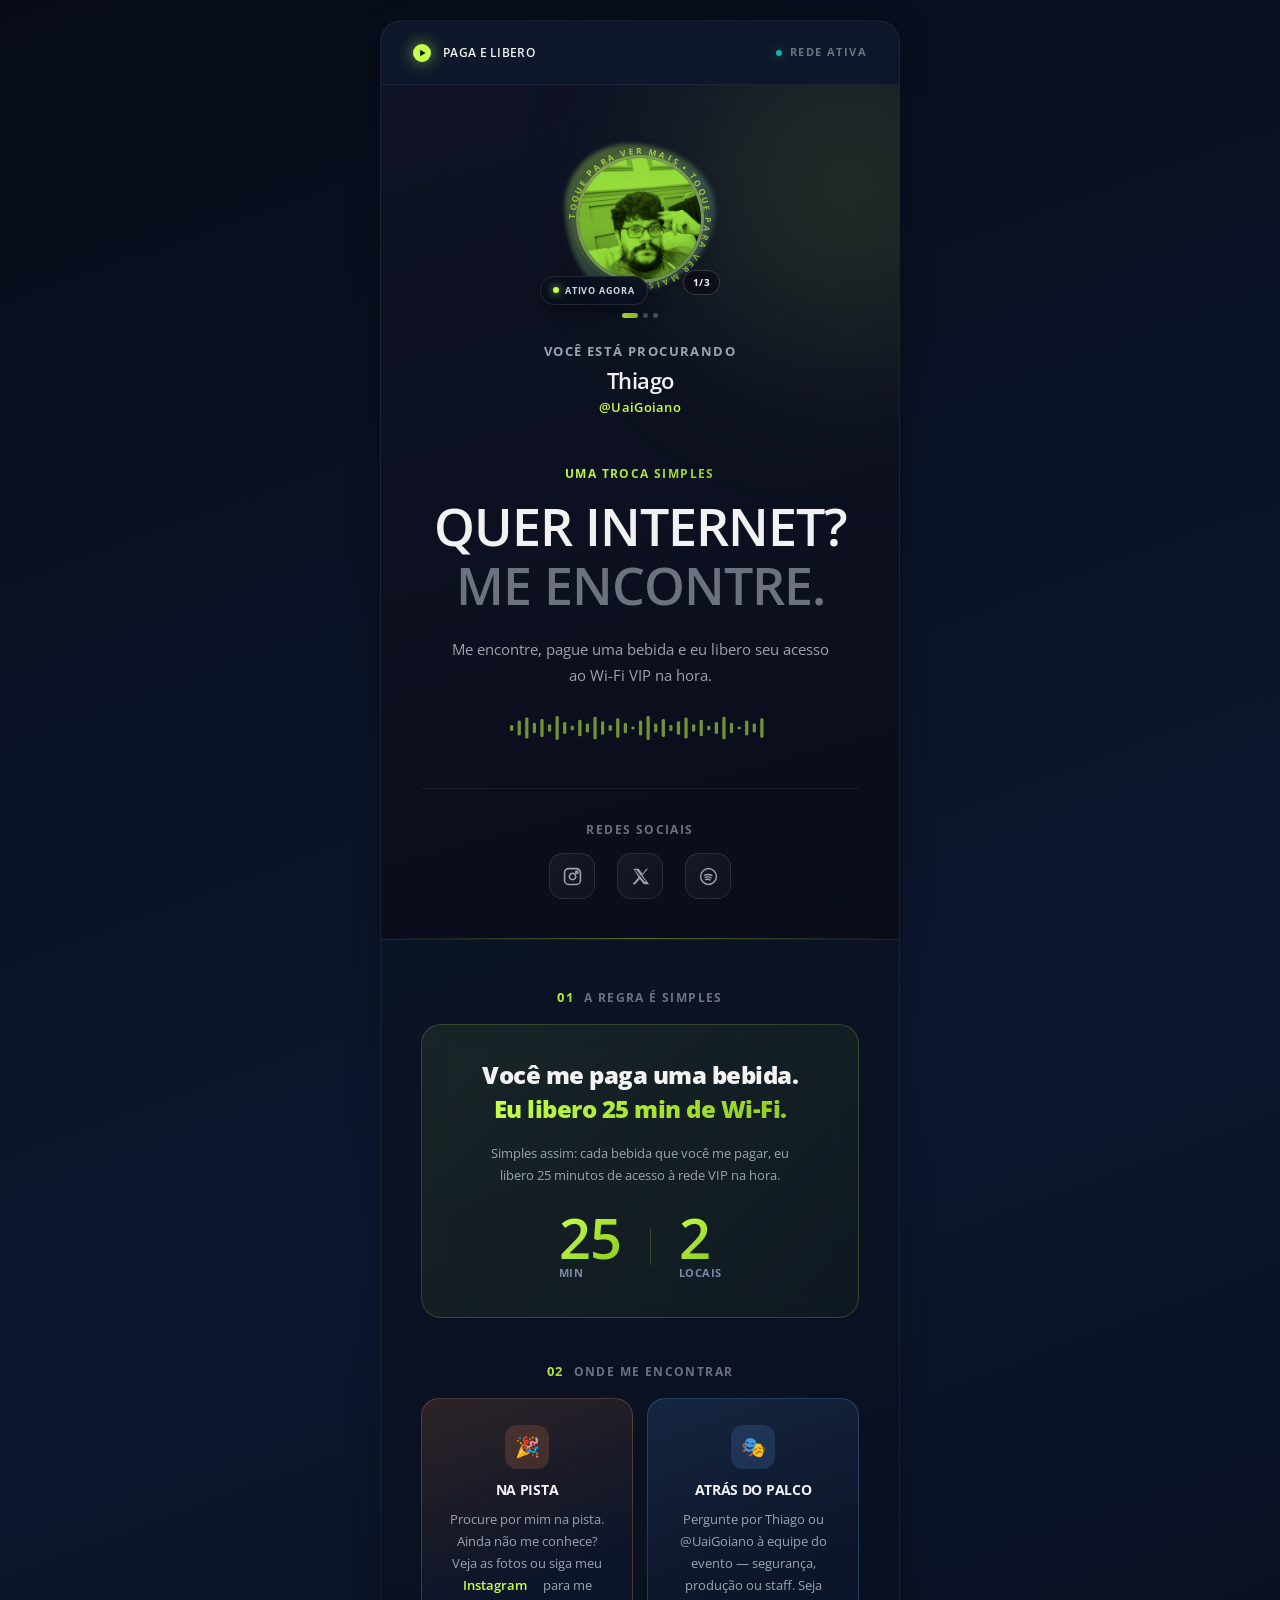
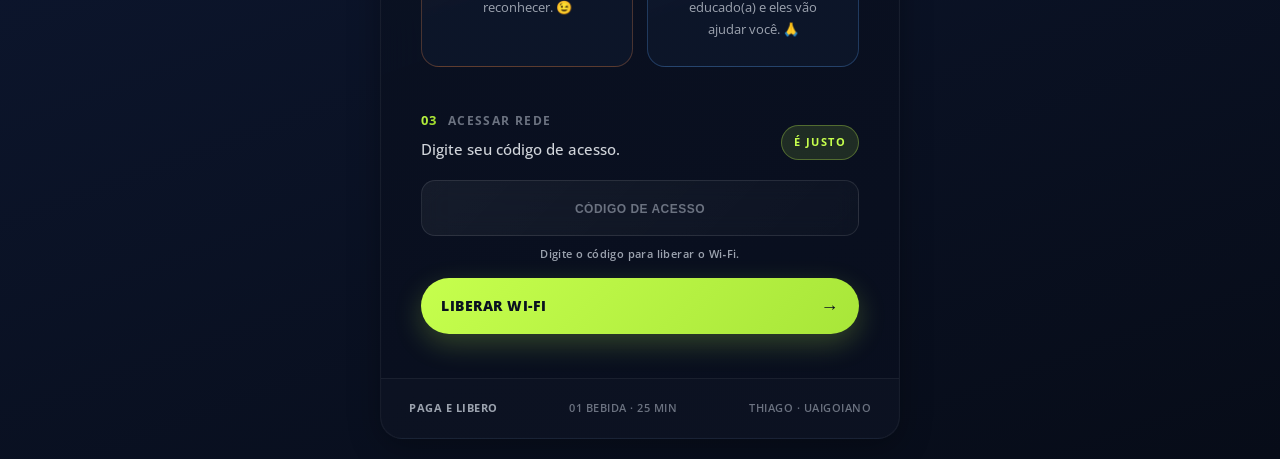
==== index.html @ 1529e458 "Initial DrinkForNet Wi-Fi release Portable captive portal landing page for public reuse." ====
<!DOCTYPE html>
<html lang="pt-BR">

<head>
    <meta charset="UTF-8">

    <meta
        name="viewport"
        content="width=device-width, initial-scale=1.0"
    >

    <meta
        name="theme-color"
        content="#080808"
    >

    <meta
        name="description"
        content="Página para encontrar Thiago, liberar Wi-Fi VIP e ver fotos e redes sociais."
    >

    <link rel="preconnect" href="https://api.fontshare.com">
    <link rel="preconnect" href="https://fonts.googleapis.com">

    <title>Wi-Fi VIP — Thiago</title>

    <link
        rel="stylesheet"
        href="style.css"
    >
</head>


<body>

    <main class="page">

        <section class="card">


            <!-- =================================================
                 TOP BAR
            ================================================== -->

            <header class="topbar">

                <div class="brand">

                    <svg class="brand-mark" viewBox="0 0 20 20" aria-hidden="true">
                        <circle cx="10" cy="10" r="10"></circle>
                        <path d="M8 6.5 L14 10 L8 13.5 Z"></path>
                    </svg>

                    <span>PAGA E LIBERO</span>

                </div>


                <div class="network-status">

                    <span class="status-dot"></span>

                    REDE ATIVA

                </div>

            </header>



            <!-- =================================================
                 HERO
            ================================================== -->

            <section class="hero">


                <!-- PROFILE -->

                <div class="profile">

                    <div class="profile-photo-wrap">

                        <div class="profile-avatar">

                            <div class="avatar-blob" aria-hidden="true"></div>

                            <svg class="spin-badge" viewBox="0 0 140 140" aria-hidden="true">
                                <defs>
                                    <path id="spinBadgePath" d="M 70,70 m -58,0 a 58,58 0 1,1 116,0 a 58,58 0 1,1 -116,0"></path>
                                </defs>
                                <text>
                                    <textPath href="#spinBadgePath" startOffset="0%">
                                        TOQUE PARA VER MAIS • TOQUE PARA VER MAIS •
                                    </textPath>
                                </text>
                            </svg>

                            <div class="live-badge">
                                <span class="live-dot"></span>
                                ATIVO AGORA
                            </div>

                            <button
                                type="button"
                                class="profile-button"
                                id="openGallery"
                                aria-label="Abrir fotos de Thiago"
                            >

                                <img
                                    src="minha-foto.jpg"
                                    alt="Thiago"
                                    class="profile-photo"
                                    width="128"
                                    height="128"
                                    fetchpriority="high"
                                    decoding="async"
                                >

                                <span class="photo-hint">+</span>

                            </button>

                            <span class="photo-badge" id="photoCounter">1/3</span>

                        </div>

                        <div class="photo-dots" id="photoDots"></div>

                    </div>

                    <div class="profile-info">

                        <div class="profile-eyebrow">
                            VOCÊ ESTÁ PROCURANDO
                        </div>

                        <div class="profile-name">
                            Thiago
                        </div>

                        <div class="profile-nickname">
                            @UaiGoiano
                        </div>

                    </div>

                </div>



                <!-- HERO LABEL -->

                <div class="hero-label">
                    UMA TROCA SIMPLES
                </div>



                <!-- HERO TITLE -->

                <h1>

                    Quer internet?

                    <span>Me encontre.</span>

                </h1>



                <!-- DESCRIPTION -->

                <p class="hero-description">

                    Me encontre, pague uma bebida
                    e eu libero seu acesso ao Wi-Fi VIP
                    na hora.

                </p>

                <!-- WAVEFORM -->

                <svg class="waveform" viewBox="0 0 240 32" preserveAspectRatio="none" aria-hidden="true">
                    <rect x="0" y="12" width="3" height="8" rx="1.5"></rect>
                    <rect x="7" y="6" width="3" height="20" rx="1.5"></rect>
                    <rect x="14" y="2" width="3" height="28" rx="1.5"></rect>
                    <rect x="21" y="9" width="3" height="14" rx="1.5"></rect>
                    <rect x="28" y="4" width="3" height="24" rx="1.5"></rect>
                    <rect x="35" y="11" width="3" height="10" rx="1.5"></rect>
                    <rect x="42" y="0" width="3" height="32" rx="1.5"></rect>
                    <rect x="49" y="8" width="3" height="16" rx="1.5"></rect>
                    <rect x="56" y="13" width="3" height="6" rx="1.5"></rect>
                    <rect x="63" y="5" width="3" height="22" rx="1.5"></rect>
                    <rect x="70" y="10" width="3" height="12" rx="1.5"></rect>
                    <rect x="77" y="1" width="3" height="30" rx="1.5"></rect>
                    <rect x="84" y="7" width="3" height="18" rx="1.5"></rect>
                    <rect x="91" y="12" width="3" height="8" rx="1.5"></rect>
                    <rect x="98" y="3" width="3" height="26" rx="1.5"></rect>
                    <rect x="105" y="9" width="3" height="14" rx="1.5"></rect>
                    <rect x="112" y="14" width="3" height="4" rx="1.5"></rect>
                    <rect x="119" y="6" width="3" height="20" rx="1.5"></rect>
                    <rect x="126" y="0" width="3" height="32" rx="1.5"></rect>
                    <rect x="133" y="10" width="3" height="12" rx="1.5"></rect>
                    <rect x="140" y="4" width="3" height="24" rx="1.5"></rect>
                    <rect x="147" y="12" width="3" height="8" rx="1.5"></rect>
                    <rect x="154" y="7" width="3" height="18" rx="1.5"></rect>
                    <rect x="161" y="2" width="3" height="28" rx="1.5"></rect>
                    <rect x="168" y="11" width="3" height="10" rx="1.5"></rect>
                    <rect x="175" y="5" width="3" height="22" rx="1.5"></rect>
                    <rect x="182" y="13" width="3" height="6" rx="1.5"></rect>
                    <rect x="189" y="8" width="3" height="16" rx="1.5"></rect>
                    <rect x="196" y="1" width="3" height="30" rx="1.5"></rect>
                    <rect x="203" y="9" width="3" height="14" rx="1.5"></rect>
                    <rect x="210" y="14" width="3" height="4" rx="1.5"></rect>
                    <rect x="217" y="6" width="3" height="20" rx="1.5"></rect>
                    <rect x="224" y="10" width="3" height="12" rx="1.5"></rect>
                    <rect x="231" y="3" width="3" height="26" rx="1.5"></rect>
                </svg>



                <!-- SOCIAL -->

                <div class="social-area">

                    <div class="social-title">
                        REDES SOCIAIS
                    </div>

                    <div class="social-links">

                        <!-- INSTAGRAM -->

                        <a
                            href="https://instagram.com/uaigoiano"
                            class="social-link"
                            target="_blank"
                            rel="noopener noreferrer"
                            aria-label="Siga-me no Instagram"
                        >

                            <svg class="social-icon instagram-icon" viewBox="0 0 24 24" fill="none" stroke="currentColor" stroke-width="2" stroke-linecap="round" stroke-linejoin="round">
                                <rect x="2" y="2" width="20" height="20" rx="5" ry="5"></rect>
                                <path d="M16 11.37A4 4 0 1 1 12.63 8 4 4 0 0 1 16 11.37z"></path>
                                <circle cx="17.5" cy="6.5" r="1.5"></circle>
                            </svg>

                        </a>

                        <!-- X / TWITTER -->

                        <a
                            href="https://x.com/uaigoiano"
                            class="social-link"
                            target="_blank"
                            rel="noopener noreferrer"
                            aria-label="Siga-me no X"
                        >

                            <svg class="social-icon x-icon" viewBox="0 0 24 24" fill="currentColor">
                                <path d="M18.244 2.25h3.308l-7.227 8.26 8.502 11.24h-6.627l-5.1-6.694-5.867 6.694h-3.306l7.73-8.835L2.882 2.25h6.791l4.789 6.335 5.082-6.335zM17.169 18.75h1.829L6.736 3.944H4.771l12.398 14.806z"></path>
                            </svg>

                        </a>

                        <!-- SPOTIFY -->

                        <a
                            href="https://open.spotify.com/user/mfdokoziencx1cd55rnlstufv?si=697fcc00c507499a"
                            class="social-link"
                            target="_blank"
                            rel="noopener noreferrer"
                            aria-label="Siga-me no Spotify"
                        >

                            <svg class="social-icon spotify-icon" viewBox="0 0 24 24" fill="none" stroke="currentColor" stroke-width="1.8" stroke-linecap="round">
                                <circle cx="12" cy="12" r="10"></circle>
                                <path d="M7.2 10.2c3-1 6.8-.9 9.1.4"></path>
                                <path d="M7.7 13.1c2.5-.8 5.6-.7 7.5.5"></path>
                                <path d="M8.3 15.9c1.9-.6 4.1-.5 5.7.4"></path>
                            </svg>

                        </a>

                    </div>

                </div>

            </section>



            <!-- =================================================
                 ACCESS CONTENT
            ================================================== -->

            <section class="content">


                <!-- =================================================
                     ACCESS PROMISE
                ================================================== -->

                <div class="section-block">

                    <div class="section-heading centered">
                        <span>01</span>
                        A REGRA É SIMPLES
                    </div>

                    <div class="access-promise">

                        <div class="access-copy-values">

                            <strong>
                                Você me paga uma bebida.
                            </strong>

                            <strong class="accent-text">
                                Eu libero 25 min de Wi-Fi.
                            </strong>

                        </div>

                        <p>
                            Simples assim: cada bebida que você
                            me pagar, eu libero 25 minutos de
                            acesso à rede VIP na hora.
                        </p>

                        <div class="access-stats">

                            <div class="access-time-chip">

                                <strong>
                                    25
                                </strong>

                                <span>
                                    MIN
                                </span>

                            </div>

                            <div class="access-stats-divider"></div>

                            <div class="access-time-chip">

                                <strong>
                                    2
                                </strong>

                                <span>
                                    LOCAIS
                                </span>

                            </div>

                        </div>

                    </div>

                </div>



                <!-- =================================================
                     LOCATION
                ================================================== -->

                <div class="section-block">

                    <div class="section-heading centered">
                        <span>02</span>
                        ONDE ME ENCONTRAR
                    </div>

                    <div class="locations">

                        <div class="location">

                            <div class="location-icon">
                                🎉
                            </div>

                            <div class="location-content">

                                <div class="location-title">
                                    NA PISTA
                                </div>

                                <div class="location-description">
                                    Procure por mim na pista. Ainda não me conhece? Veja as fotos ou siga meu <a href="https://instagram.com/uaigoiano" target="_blank" rel="noopener noreferrer" class="location-link">Instagram</a> para me reconhecer. 😉
                                </div>

                            </div>

                        </div>


                        <div class="location">

                            <div class="location-icon">
                                🎭
                            </div>

                            <div class="location-content">

                                <div class="location-title">
                                    ATRÁS DO PALCO
                                </div>

                                <div class="location-description">
                                    Pergunte por Thiago ou @UaiGoiano à equipe do evento — segurança, produção ou staff. Seja educado(a) e eles vão ajudar você. 🙏
                                </div>

                            </div>

                        </div>

                    </div>

                </div>



                <!-- =================================================
                     VOUCHER
                ================================================== -->

                <div class="voucher-section">


                    <div class="voucher-top">

                        <div>

                            <div class="section-heading">

                                <span>03</span>

                                ACESSAR REDE

                            </div>

                            <div class="voucher-title">
                                Digite seu código de acesso.
                            </div>

                        </div>


                        <span class="voucher-tag">
                            É JUSTO
                        </span>

                    </div>



                    <form
                        method="POST"
                        action="$authaction"
                        id="voucherForm"
                    >

                        <input
                            type="hidden"
                            name="tok"
                            value="$tok"
                        >

                        <input
                            type="hidden"
                            name="redir"
                            value="$redir"
                        >

                        <label
                            class="sr-only"
                            for="voucher"
                        >
                            Código de acesso
                        </label>

                        <input
                            type="text"
                            name="voucher"
                            id="voucher"
                            placeholder="CÓDIGO DE ACESSO"
                            required
                            autocomplete="off"
                            autocapitalize="characters"
                            spellcheck="false"
                            inputmode="text"
                            aria-describedby="voucherHelp"
                            aria-invalid="false"
                        >

                        <p
                            id="voucherHelp"
                            class="form-help"
                            aria-live="polite"
                        >
                            Digite o código para liberar o Wi‑Fi.
                        </p>

                        <button
                            type="submit"
                            id="submitButton"
                        >

                            <span>
                                LIBERAR WI-FI
                            </span>

                            <span class="button-arrow">
                                →
                            </span>

                        </button>

                    </form>

                </div>

            </section>



            <!-- =================================================
                 FOOTER
            ================================================== -->

            <footer class="footer">

                <span>
                    PAGA E LIBERO
                </span>

                <span>
                    01 BEBIDA · 25 MIN
                </span>

                <span>
                    THIAGO · UAIGOIANO
                </span>

            </footer>

        </section>

    </main>



    <!-- =====================================================
         GALLERY
    ====================================================== -->

    <div
        class="gallery"
        id="gallery"
        aria-hidden="true"
        aria-modal="true"
        role="dialog"
        aria-labelledby="galleryCaption"
    >

        <div
            class="gallery-backdrop"
            id="galleryBackdrop"
        ></div>


        <div class="gallery-content">

            <div class="gallery-glow" aria-hidden="true"></div>

            <button
                type="button"
                class="gallery-close"
                id="closeGallery"
                aria-label="Fechar galeria"
            >
                <svg viewBox="0 0 24 24" fill="none" stroke="currentColor" stroke-width="2" stroke-linecap="round">
                    <path d="M6 6 L18 18 M18 6 L6 18"></path>
                </svg>
            </button>


            <div
                class="gallery-counter"
                id="galleryCounter"
            >
                01 / 03
            </div>


            <img
                src="minha-foto.jpg"
                alt="Thiago"
                class="gallery-image"
                id="galleryImage"
                width="480"
                height="640"
                loading="lazy"
                decoding="async"
            >


            <button
                type="button"
                class="gallery-prev"
                id="galleryPrev"
                aria-label="Foto anterior"
            >
                <svg viewBox="0 0 24 24" fill="none" stroke="currentColor" stroke-width="2.2" stroke-linecap="round" stroke-linejoin="round">
                    <path d="M15 6 L9 12 L15 18"></path>
                </svg>
            </button>


            <button
                type="button"
                class="gallery-next"
                id="galleryNext"
                aria-label="Próxima foto"
            >
                <svg viewBox="0 0 24 24" fill="none" stroke="currentColor" stroke-width="2.2" stroke-linecap="round" stroke-linejoin="round">
                    <path d="M9 6 L15 12 L9 18"></path>
                </svg>
            </button>


            <div
                class="gallery-dots"
                id="galleryDots"
            ></div>


            <div class="gallery-caption" id="galleryCaption">
                É esse cara que você está procurando.
            </div>

        </div>

    </div>



    <script src="script.js"></script>

</body>

</html>
---- style.css ----
@import url('https://api.fontshare.com/v2/css?f[]=clash-display@400,500,600,700&display=swap');
@import url('https://fonts.googleapis.com/css2?family=Open+Sans:wght@400;500;600;700;800&display=swap');

/* =========================================================
   RESET & IMPORTS
========================================================= */

* {
    box-sizing: border-box;
    margin: 0;
    padding: 0;
}

html {
    background: #0a1120;
}

:focus-visible {
    outline: 2px solid #c6ff4d;
    outline-offset: 3px;
}

body {
    min-height: 100vh;
    padding: 20px;

    background:
        linear-gradient(
            135deg,
            #0a1120 0%,
            #111f3d 50%,
            #0a1120 100%
        );

    color: #f2f2f2;
    font-family: 'Open Sans', -apple-system, BlinkMacSystemFont, 'Segoe UI', sans-serif;
    font-size: 16px;
    line-height: 1.5;

    -webkit-font-smoothing: antialiased;
    -moz-osx-font-smoothing: grayscale;
    text-rendering: optimizeLegibility;
}


/* =========================================================
   PAGE LAYOUT
========================================================= */

.page {
    width: 100%;
    max-width: 520px;
    margin: 0 auto;
}

/* =========================================================
   CARD CONTAINER
========================================================= */

.card {
    position: relative;
    width: 100%;
    overflow: hidden;

    background: 
        linear-gradient(
            135deg,
            rgba(16, 26, 48, 0.85) 0%,
            rgba(11, 18, 36, 0.92) 100%
        );

    backdrop-filter: blur(20px);
    -webkit-backdrop-filter: blur(20px);

    border: 1px solid rgba(255, 255, 255, 0.08);
    border-radius: 24px;

    box-shadow:
        0 8px 32px rgba(0, 0, 0, 0.3),
        0 0 1px rgba(255, 255, 255, 0.1) inset;

    transition: all 0.4s cubic-bezier(0.165, 0.84, 0.44, 1);
}

.card:hover {
    border-color: rgba(255, 255, 255, 0.12);
    box-shadow:
        0 12px 48px rgba(0, 0, 0, 0.4),
        0 0 1px rgba(255, 255, 255, 0.15) inset;
}


/* =========================================================
   TOP BAR / HEADER
========================================================= */

.topbar {
    height: 64px;
    display: flex;
    align-items: center;
    justify-content: space-between;
    padding: 0 32px;

    border-bottom: 1px solid rgba(255, 255, 255, 0.06);
    background: rgba(255, 255, 255, 0.01);

    backdrop-filter: blur(10px);
}

.brand {
    display: flex;
    align-items: center;
    gap: 12px;

    color: #f2f2f2;
    font-size: 12px;
    font-weight: 700;
    letter-spacing: 0.5px;
    text-transform: uppercase;
}

.brand-mark {
    width: 18px;
    height: 18px;
    flex-shrink: 0;

    filter: drop-shadow(0 0 8px rgba(198, 255, 77, 0.6));

    animation: pulse-glow 2.5s ease-in-out infinite;
}

.brand-mark circle {
    fill: #c6ff4d;
}

.brand-mark path {
    fill: #0a1120;
}

@keyframes pulse-glow {
    0%, 100% { 
        filter: drop-shadow(0 0 6px rgba(198, 255, 77, 0.5));
    }
    50% { 
        filter: drop-shadow(0 0 12px rgba(198, 255, 77, 0.85));
    }
}

.network-status {
    display: flex;
    align-items: center;
    gap: 8px;

    color: #6b7280;
    font-size: 11px;
    font-weight: 600;
    letter-spacing: 0.5px;
    text-transform: uppercase;

    transition: color 0.3s ease;
}

.network-status:hover {
    color: #c6ff4d;
}

.status-dot {
    width: 6px;
    height: 6px;
    border-radius: 50%;

    background: linear-gradient(135deg, #10b981, #06b6d4);
    
    box-shadow: 0 0 12px rgba(16, 185, 129, 0.6);

    animation: status-pulse 1.5s ease-in-out infinite;
}

@keyframes status-pulse {
    0%, 100% { 
        transform: scale(1);
        opacity: 1;
    }
    50% { 
        transform: scale(1.2);
        opacity: 0.8;
    }
}


/* =========================================================
   HERO SECTION
========================================================= */

.hero {
    position: relative;
    display: flex;
    flex-direction: column;
    align-items: center;
    text-align: center;
    padding: 56px 40px 40px;
    overflow: hidden;

    border-bottom: 1px solid rgba(255, 255, 255, 0.06);
    background: 
        linear-gradient(
            165deg,
            rgba(20, 20, 35, 0.4) 0%,
            rgba(10, 10, 20, 0.6) 100%
        );
}

.hero::before {
    content: "";
    position: absolute;
    width: 400px;
    height: 400px;
    right: -150px;
    top: -100px;

    border-radius: 50%;
    background: 
        radial-gradient(
            circle,
            rgba(198, 255, 77, 0.15),
            transparent
        );

    filter: blur(80px);
    pointer-events: none;
    animation: float 8s ease-in-out infinite;
}

@keyframes float {
    0%, 100% { transform: translateY(0px); }
    50% { transform: translateY(30px); }
}

.hero::after {
    content: "";
    position: absolute;
    left: 0;
    right: 0;
    bottom: 0;
    height: 1px;

    background:
        linear-gradient(
            90deg,
            transparent,
            rgba(198, 255, 77, 0.4),
            transparent
        );
}


/* =========================================================
   PROFILE SECTION
========================================================= */

.profile {
    position: relative;
    z-index: 2;
    display: flex;
    flex-direction: column;
    align-items: center;
    justify-content: center;
    text-align: center;
    gap: 18px;
    margin-bottom: 40px;
}

.profile-photo-wrap {
    display: flex;
    flex-direction: column;
    align-items: center;
    gap: 12px;
}

.profile-button {
    position: relative;
    width: 128px;
    height: 128px;
    flex-shrink: 0;
    padding: 0;
    border: 0;
    border-radius: 50%;
    background: linear-gradient(135deg, rgba(255, 255, 255, 0.1), rgba(255, 255, 255, 0.05));
    cursor: pointer;
    overflow: hidden;

    transition: all 0.3s cubic-bezier(0.165, 0.84, 0.44, 1);
    backdrop-filter: blur(10px);
    border: 3px solid rgba(198, 255, 77, 0.35);
    box-shadow:
        0 0 0 4px rgba(198, 255, 77, 0.08),
        0 8px 24px rgba(0, 0, 0, 0.35);
}

.profile-button:hover {
    border-color: rgba(198, 255, 77, 0.7);
    box-shadow:
        0 0 0 4px rgba(198, 255, 77, 0.14),
        0 16px 40px rgba(198, 255, 77, 0.25);
    transform: translateY(-4px);
}

.profile-button:hover .photo-hint {
    opacity: 1;
    transform: scale(1.2);
}

.profile-photo {
    display: block;
    width: 100%;
    height: 100%;
    object-fit: cover;
    border-radius: 50%;

    filter: grayscale(1) sepia(0.55) hue-rotate(45deg) saturate(4.5) brightness(0.82) contrast(1.12);
    transition: filter 0.4s ease;
}

.profile-button:hover .profile-photo {
    filter: grayscale(1) sepia(0.55) hue-rotate(45deg) saturate(5.5) brightness(0.7) contrast(1.15);
}

.photo-hint {
    position: absolute;
    inset: 0;
    display: flex;
    align-items: center;
    justify-content: center;
    background: rgba(0, 0, 0, 0.5);
    color: #c6ff4d;
    font-size: 40px;
    font-weight: 200;
    opacity: 0;
    transition: all 0.3s cubic-bezier(0.165, 0.84, 0.44, 1);
    backdrop-filter: blur(4px);
    border-radius: 50%;
    z-index: 2;
}

.profile-avatar {
    position: relative;
    display: inline-flex;
}

.photo-badge {
    position: absolute;
    bottom: 2px;
    right: -2px;
    z-index: 3;

    padding: 4px 9px;
    border-radius: 999px;
    border: 1px solid rgba(255, 255, 255, 0.18);

    background: rgba(10, 10, 20, 0.72);
    backdrop-filter: blur(6px);

    color: #f2f2f2;
    font-size: 10px;
    font-weight: 700;
    letter-spacing: 0.3px;

    transition: all 0.3s cubic-bezier(0.165, 0.84, 0.44, 1);
}

.profile-button:hover .photo-badge {
    border-color: rgba(198, 255, 77, 0.6);
    background: rgba(198, 255, 77, 0.28);
}

.photo-dots {
    display: flex;
    gap: 5px;
    align-items: center;
    justify-content: center;
}

.photo-dot {
    width: 5px;
    height: 5px;
    border-radius: 50%;
    background: rgba(255, 255, 255, 0.25);
    transition: all 0.2s ease;
}

.photo-dot.active {
    width: 16px;
    background: linear-gradient(135deg, #c6ff4d, #8fcc1f);
    border-radius: 3px;
}

.profile-info {
    display: flex;
    flex-direction: column;
    align-items: center;
    gap: 5px;
}

.profile-eyebrow {
    color: #9ca3af;
    font-size: 13px;
    font-weight: 800;
    letter-spacing: 1.2px;
    text-transform: uppercase;
    text-wrap: balance;
}

.profile-name {
    color: #f2f2f2;
    font-size: 22px;
    font-weight: 800;
    letter-spacing: -0.5px;
    line-height: 1.2;
}

.profile-nickname {
    color: #c6ff4d;
    font-size: 13px;
    font-weight: 600;
    letter-spacing: 0.3px;
}


/* =========================================================
   HERO TYPOGRAPHY
========================================================= */

.hero-label {
    position: relative;
    z-index: 2;
    margin-bottom: 14px;

    background: linear-gradient(135deg, #c6ff4d, #8fcc1f);
    -webkit-background-clip: text;
    -webkit-text-fill-color: transparent;
    background-clip: text;

    font-size: 12px;
    font-weight: 700;
    letter-spacing: 1px;
    text-transform: uppercase;
}

h1 {
    position: relative;
    z-index: 2;
    max-width: 100%;

    margin-bottom: 20px;

    color: #f2f2f2;
    text-align: center;

    font-size: clamp(40px, 9vw, 52px);
    font-weight: 900;
    line-height: 1.05;
    letter-spacing: -1.5px;

    text-wrap: balance;
}

h1 span {
    display: block;
    color: #6b7280;
    
    margin-top: 8px;
    
    transition: color 0.4s ease;
}

h1:hover span {
    color: #c6ff4d;
}

.hero-description {
    position: relative;
    z-index: 2;
    max-width: 360px;
    margin: 0 auto;

    color: #9ca3af;
    text-align: center;

    font-size: 15px;
    font-weight: 400;
    line-height: 1.7;
    
    transition: color 0.3s ease;
}

.hero-description:hover {
    color: #d1d5db;
}


/* =========================================================
   SOCIAL SECTION
========================================================= */

.social-area {
    position: relative;
    z-index: 2;
    width: 100%;
    margin-top: 36px;
    padding-top: 28px;
    border-top: 1px solid rgba(255, 255, 255, 0.06);
    text-align: center;
}

.social-title {
    margin-bottom: 14px;
    color: #6b7280;
    font-size: 12px;
    font-weight: 600;
    letter-spacing: 1px;
    text-transform: uppercase;
}

.social-links {
    display: flex;
    align-items: center;
    justify-content: center;
    gap: 22px;
}

.social-link {
    width: 46px;
    height: 46px;
    flex-shrink: 0;
    display: flex;
    align-items: center;
    justify-content: center;

    border: 1px solid rgba(255, 255, 255, 0.1);
    border-radius: 50%;

    background: 
        linear-gradient(
            135deg,
            rgba(255, 255, 255, 0.05),
            rgba(255, 255, 255, 0.02)
        );

    backdrop-filter: blur(10px);

    color: #9ca3af;
    text-decoration: none;

    transition: all 0.3s cubic-bezier(0.165, 0.84, 0.44, 1);

    position: relative;
    overflow: hidden;
}

.social-link::before {
    content: "";
    position: absolute;
    inset: 0;
    background: linear-gradient(135deg, rgba(198, 255, 77, 0.2), rgba(143, 204, 31, 0.1));
    opacity: 0;
    transition: opacity 0.3s ease;
}

.social-link:hover {
    border-color: rgba(198, 255, 77, 0.5);
    transform: translateY(-4px);
    box-shadow: 0 10px 22px rgba(198, 255, 77, 0.25);
    color: #f2f2f2;
}

.social-link:hover::before {
    opacity: 1;
}

.social-icon,
.instagram-icon,
.x-icon,
.spotify-icon {
    width: 19px;
    height: 19px;
    display: flex;
    align-items: center;
    justify-content: center;
    flex-shrink: 0;
    z-index: 1;

    transition: transform 0.3s cubic-bezier(0.165, 0.84, 0.44, 1);
}

.social-link:hover .social-icon,
.social-link:hover .instagram-icon,
.social-link:hover .x-icon,
.social-link:hover .spotify-icon {
    transform: scale(1.15);
}

.social-text {
    display: none;
}

.social-arrow {
    display: none;
}


/* =========================================================
   CONTENT
========================================================= */

.content {
    padding: 40px 40px 36px;
    contain: content;
}

.section-block {
    max-width: 440px;
    margin: 0 auto 36px;
}

.section-block:last-child {
    margin-bottom: 0;
}

/* =========================================================
   ACCESS PROMISE
========================================================= */

.access-promise {
    position: relative;
    display: flex;
    flex-direction: column;
    align-items: center;
    text-align: center;
    gap: 14px;

    padding: 32px 28px;

    border: 1px solid rgba(198, 255, 77, 0.2);
    border-radius: 16px;

    background: 
        linear-gradient(
            135deg,
            rgba(198, 255, 77, 0.08) 0%,
            rgba(143, 204, 31, 0.04) 100%
        );

    backdrop-filter: blur(10px);

    box-shadow:
        0 0 1px rgba(198, 255, 77, 0.3) inset,
        0 8px 24px rgba(198, 255, 77, 0.1);

    transition: all 0.4s ease;
}

.access-promise:hover {
    border-color: rgba(198, 255, 77, 0.4);
    background: 
        linear-gradient(
            135deg,
            rgba(198, 255, 77, 0.12) 0%,
            rgba(143, 204, 31, 0.06) 100%
        );
    box-shadow:
        0 0 1px rgba(198, 255, 77, 0.5) inset,
        0 12px 40px rgba(198, 255, 77, 0.15);
}

.access-copy-values {
    display: flex;
    flex-direction: column;
    align-items: center;
    gap: 6px;
}

.access-copy-values strong {
    color: #f2f2f2;
    font-size: 24px;
    font-weight: 900;
    line-height: 1.2;
    letter-spacing: -0.5px;
    text-wrap: balance;
}

.access-copy-values .accent-text {
    background: linear-gradient(135deg, #c6ff4d, #8fcc1f);
    -webkit-background-clip: text;
    -webkit-text-fill-color: transparent;
    background-clip: text;
}

.access-promise > p {
    max-width: 300px;
    margin: 0 auto;
    color: #9ca3af;
    font-size: 13px;
    line-height: 1.7;
}

.access-time-chip {
    display: inline-flex;
    align-items: baseline;
    gap: 8px;
    margin-top: 4px;
    padding: 10px 20px;

    border: 1px solid rgba(198, 255, 77, 0.25);
    border-radius: 999px;

    background:
        linear-gradient(
            135deg,
            rgba(198, 255, 77, 0.14),
            rgba(143, 204, 31, 0.08)
        );
}

.access-time-chip strong {
    color: #f2f2f2;
    font-size: 22px;
    font-weight: 900;
    line-height: 1;
    letter-spacing: -0.5px;
}

.access-time-chip span {
    color: #c6ff4d;
    font-size: 11px;
    font-weight: 700;
    letter-spacing: 0.5px;
    text-transform: uppercase;
}


/* =========================================================
   SECTION HEADING
========================================================= */

.section-heading {
    display: flex;
    align-items: center;
    gap: 10px;
    margin-bottom: 16px;

    color: #6b7280;
    font-size: 12px;
    font-weight: 600;
    letter-spacing: 1px;
    text-transform: uppercase;
}

.section-heading.centered {
    justify-content: center;
}

.section-heading span {
    background: linear-gradient(135deg, #c6ff4d, #8fcc1f);
    -webkit-background-clip: text;
    -webkit-text-fill-color: transparent;
    background-clip: text;

    font-size: 13px;
    font-weight: 700;
}

/* =========================================================
   LOCATIONS
========================================================= */

.locations {
    display: grid;
    grid-template-columns: repeat(2, minmax(0, 1fr));
    gap: 12px;
    margin-bottom: 36px;
}

.location {
    position: relative;
    display: flex;
    flex-direction: column;
    align-items: center;
    text-align: center;
    gap: 6px;
    min-height: 180px;
    padding: 24px 20px;

    border: 1px solid rgba(255, 255, 255, 0.1);
    border-radius: 16px;

    background: 
        linear-gradient(
            135deg,
            rgba(255, 255, 255, 0.05),
            rgba(255, 255, 255, 0.02)
        );

    backdrop-filter: blur(10px);

    transition: all 0.3s cubic-bezier(0.165, 0.84, 0.44, 1);

    overflow: hidden;
}

.location::before {
    content: "";
    position: absolute;
    inset: 0;
    background: linear-gradient(135deg, rgba(198, 255, 77, 0.1), transparent);
    opacity: 0;
    transition: opacity 0.3s ease;
}

.location:hover {
    border-color: rgba(198, 255, 77, 0.4);
    background: 
        linear-gradient(
            135deg,
            rgba(198, 255, 77, 0.12),
            rgba(143, 204, 31, 0.05)
        );
    transform: translateY(-4px);
    box-shadow: 0 12px 32px rgba(198, 255, 77, 0.15);
}

.location:hover::before {
    opacity: 1;
}

.location-content {
    display: flex;
    flex-direction: column;
    align-items: center;
    gap: 8px;
}

.location-icon {
    width: 44px;
    height: 44px;
    display: flex;
    align-items: center;
    justify-content: center;

    border-radius: 12px;
    background: rgba(198, 255, 77, 0.12);

    color: #c6ff4d;
    font-size: 20px;

    transition: transform 0.3s ease;
}

.location:hover .location-icon {
    transform: scale(1.12);
}

.location-title {
    color: #f2f2f2;
    font-size: 14px;
    font-weight: 700;
    letter-spacing: -0.3px;
}

.location-description {
    color: #9ca3af;
    font-size: 13px;
    line-height: 1.7;
    max-width: 100%;
    text-align: center;
    text-wrap: pretty;
}

.location-link {
    color: #c6ff4d;
    text-decoration: none;
    font-weight: 600;
    position: relative;
    transition: all 0.3s ease;
    
    background: linear-gradient(135deg, transparent, transparent);
    background-size: 0% 2px;
    background-position: 0 100%;
    background-repeat: no-repeat;
}

.location-link:hover {
    color: #8fcc1f;
    background-size: 100% 2px;
    background-image: linear-gradient(135deg, #c6ff4d, #8fcc1f);
}

.location-link::after {
    content: " ↗";
    opacity: 0;
    transition: opacity 0.3s ease;
    font-size: 10px;
    margin-left: 2px;
}

.location-link:hover::after {
    opacity: 1;
}


/* =========================================================
   VOUCHER SECTION
========================================================= */

.voucher-section {
    max-width: 440px;
    margin: 0 auto;
    padding-top: 0;
}

.voucher-top {
    display: flex;
    align-items: flex-end;
    justify-content: space-between;
    gap: 16px;
    margin-bottom: 16px;
}

.voucher-top .section-heading {
    margin-bottom: 8px;
}

.voucher-title {
    color: #d1d5db;
    font-size: 15px;
    font-weight: 500;
    line-height: 1.4;
}

.voucher-tag {
    flex-shrink: 0;
    padding: 8px 12px;
    border: 1px solid rgba(198, 255, 77, 0.3);
    border-radius: 8px;

    background: 
        linear-gradient(
            135deg,
            rgba(198, 255, 77, 0.1),
            rgba(143, 204, 31, 0.05)
        );

    color: #c6ff4d;
    font-size: 11px;
    font-weight: 700;
    letter-spacing: 1px;
    text-transform: uppercase;

    transition: all 0.3s ease;
}

.voucher-tag:hover {
    border-color: rgba(198, 255, 77, 0.6);
    background: 
        linear-gradient(
            135deg,
            rgba(198, 255, 77, 0.2),
            rgba(143, 204, 31, 0.1)
        );
}

form {
    display: grid;
    grid-template-columns: 1fr;
    gap: 12px;
}

.form-help {
    min-height: 18px;
    margin: -4px 0 0;
    color: #9ca3af;
    font-size: 11px;
    font-weight: 600;
    letter-spacing: 0.4px;
    text-align: center;
    transition: color 0.2s ease;
}

.sr-only {
    position: absolute;
    width: 1px;
    height: 1px;
    padding: 0;
    margin: -1px;
    overflow: hidden;
    clip: rect(0, 0, 0, 0);
    white-space: nowrap;
    border: 0;
}

.form-help.error {
    color: #ff9f8f;
}

input[type="text"] {
    width: 100%;
    height: 56px;
    padding: 0 18px;

    border: 1px solid rgba(255, 255, 255, 0.1);
    border-radius: 12px;

    outline: none;

    background: 
        linear-gradient(
            135deg,
            rgba(255, 255, 255, 0.05),
            rgba(255, 255, 255, 0.02)
        );

    backdrop-filter: blur(10px);

    color: #f2f2f2;
    font-family: 'Inter', sans-serif;
    font-size: 15px;
    font-weight: 600;
    text-align: center;
    letter-spacing: 2px;
    text-transform: uppercase;

    transition: all 0.3s ease;
}

input[type="text"]::placeholder {
    color: #6b7280;
    font-size: 12px;
    font-weight: 600;
    letter-spacing: 0.5px;
}

input[type="text"]:focus {
    border-color: rgba(198, 255, 77, 0.6);
    background: 
        linear-gradient(
            135deg,
            rgba(198, 255, 77, 0.1),
            rgba(143, 204, 31, 0.05)
        );
    box-shadow: 
        0 0 20px rgba(198, 255, 77, 0.2),
        inset 0 0 1px rgba(198, 255, 77, 0.3);
}

input[type="text"][aria-invalid="true"] {
    border-color: rgba(255, 159, 143, 0.8);
    box-shadow: 0 0 0 4px rgba(255, 159, 143, 0.15);
}

button[type="submit"] {
    width: 100%;
    height: 56px;
    display: flex;
    align-items: center;
    justify-content: space-between;
    padding: 0 20px;

    border: 0;
    border-radius: 12px;

    background: 
        linear-gradient(
            135deg,
            #c6ff4d 0%,
            #8fcc1f 100%
        );

    color: #fff;
    font-family: 'Inter', sans-serif;
    font-size: 14px;
    font-weight: 700;
    letter-spacing: 0.5px;
    text-transform: uppercase;

    cursor: pointer;

    transition: all 0.3s cubic-bezier(0.165, 0.84, 0.44, 1);

    position: relative;
    overflow: hidden;

    box-shadow: 
        0 8px 24px rgba(198, 255, 77, 0.4),
        0 0 1px rgba(255, 255, 255, 0.2) inset;
}

button[type="submit"]::before {
    content: "";
    position: absolute;
    inset: 0;
    background: linear-gradient(
        135deg,
        transparent,
        rgba(255, 255, 255, 0.2),
        transparent
    );
    opacity: 0;
    transition: opacity 0.4s ease;
}

button[type="submit"]:hover {
    transform: translateY(-2px);
    box-shadow: 
        0 12px 40px rgba(198, 255, 77, 0.5),
        0 0 1px rgba(255, 255, 255, 0.3) inset;
}

button[type="submit"]:hover::before {
    opacity: 1;
    animation: shimmer 0.6s ease-in-out;
}

@keyframes shimmer {
    0% { transform: translateX(-100%); }
    100% { transform: translateX(100%); }
}

button[type="submit"]:active {
    transform: translateY(0px) scale(0.98);
}

button[type="submit"]:disabled {
    cursor: wait;
    opacity: 0.65;
    transform: none;
}

button[type="submit"].loading {
    cursor: wait;
}

.button-arrow {
    font-size: 18px;
    font-weight: 400;
    transition: transform 0.3s ease;
}

button[type="submit"]:hover .button-arrow {
    transform: translateX(4px);
}


/* =========================================================
   FOOTER
========================================================= */

.footer {
    min-height: 52px;
    display: flex;
    align-items: center;
    justify-content: space-between;
    gap: 10px;
    padding: 0 28px;
    flex-wrap: wrap;

    border-top: 1px solid rgba(255, 255, 255, 0.06);
    background: rgba(255, 255, 255, 0.01);

    color: #6b7280;
    font-size: 11px;
    font-weight: 600;
    letter-spacing: 0.5px;
    text-transform: uppercase;

    transition: all 0.3s ease;
}

.footer span:first-child {
    color: #9ca3af;
    font-weight: 700;
}

.footer:hover {
    color: #c6ff4d;
}

.footer span:first-child:hover {
    color: #f2f2f2;
}


/* =========================================================
   GALLERY MODAL
========================================================= */

.gallery {
    position: fixed;
    inset: 0;
    z-index: 1000;
    display: none;
    align-items: center;
    justify-content: center;
    padding: 20px;
}

.gallery.active {
    display: flex;
}

.gallery-backdrop {
    position: absolute;
    inset: 0;

    background: rgba(10, 10, 20, 0.85);
    backdrop-filter: blur(20px);
    -webkit-backdrop-filter: blur(20px);

    animation: fade-in 0.3s ease;
}

@keyframes fade-in {
    from { opacity: 0; }
    to { opacity: 1; }
}

.gallery-content {
    position: relative;
    z-index: 2;
    width: 100%;
    max-width: 480px;
    display: flex;
    align-items: center;
    justify-content: center;
    flex-direction: column;

    animation: slide-up 0.4s cubic-bezier(0.165, 0.84, 0.44, 1);
}

@keyframes slide-up {
    from {
        opacity: 0;
        transform: translateY(20px);
    }
    to {
        opacity: 1;
        transform: translateY(0);
    }
}

.gallery-image {
    position: relative;
    display: block;
    width: auto;
    max-width: 90vw;
    max-height: 75vh;
    object-fit: contain;

    border-radius: 20px;
    border: 1px solid rgba(198, 255, 77, 0.35);

    box-shadow:
        0 20px 60px rgba(0, 0, 0, 0.5),
        0 0 1px rgba(198, 255, 77, 0.5) inset;

    backdrop-filter: blur(10px);
    animation: zoom-in 0.4s cubic-bezier(0.165, 0.84, 0.44, 1);
}

.gallery-glow {
    position: absolute;
    top: 50%;
    left: 50%;
    width: 320px;
    height: 320px;
    transform: translate(-50%, -50%);
    z-index: -1;

    background: radial-gradient(circle, rgba(198, 255, 77, 0.25), transparent 70%);
    filter: blur(40px);
    pointer-events: none;
}

@keyframes zoom-in {
    from { transform: scale(0.95); opacity: 0; }
    to { transform: scale(1); opacity: 1; }
}

.gallery-close {
    position: absolute;
    top: -56px;
    right: 0;
    width: 44px;
    height: 44px;
    display: flex;
    align-items: center;
    justify-content: center;

    border: 1px solid rgba(198, 255, 77, 0.3);
    border-radius: 50%;

    background: rgba(10, 10, 20, 0.7);
    backdrop-filter: blur(10px);

    color: #f2f2f2;
    cursor: pointer;

    transition: all 0.3s cubic-bezier(0.165, 0.84, 0.44, 1);
}

.gallery-close svg {
    width: 18px;
    height: 18px;
}

.gallery-close:hover {
    border-color: #c6ff4d;
    background: #c6ff4d;
    color: #0a1120;
    transform: rotate(90deg);
}

.gallery-counter {
    position: absolute;
    top: -50px;
    left: 0;

    padding: 6px 14px;
    border-radius: 999px;
    border: 1px solid rgba(198, 255, 77, 0.25);
    background: rgba(198, 255, 77, 0.08);

    color: #c6ff4d;
    font-family: 'Open Sans', sans-serif;
    font-size: 11px;
    font-weight: 700;
    letter-spacing: 1px;
}

.gallery-prev,
.gallery-next {
    position: absolute;
    top: 50%;
    width: 48px;
    height: 48px;
    display: flex;
    align-items: center;
    justify-content: center;
    margin-top: -24px;

    border: 1px solid rgba(198, 255, 77, 0.35);
    border-radius: 50%;

    background: rgba(10, 10, 20, 0.75);
    backdrop-filter: blur(10px);

    color: #f2f2f2;
    cursor: pointer;

    transition: all 0.3s cubic-bezier(0.165, 0.84, 0.44, 1);
}

.gallery-prev svg,
.gallery-next svg {
    width: 20px;
    height: 20px;
}

.gallery-prev:hover,
.gallery-next:hover {
    border-color: #c6ff4d;
    background: #c6ff4d;
    color: #0a1120;
    transform: translateY(-50%) scale(1.08);
}

.gallery-prev:hover {
    transform: translateY(-50%) scale(1.08) translateX(-2px);
}

.gallery-next:hover {
    transform: translateY(-50%) scale(1.08) translateX(2px);
}

.gallery-prev {
    left: -60px;
}

.gallery-next {
    right: -60px;
}

.gallery-dots {
    display: flex;
    gap: 8px;
    margin-top: 24px;
}

.gallery-dot {
    width: 8px;
    height: 8px;
    padding: 0;
    border: 1px solid rgba(198, 255, 77, 0.3);
    border-radius: 50%;
    background: transparent;
    cursor: pointer;

    transition: all 0.3s ease;
}

.gallery-dot:hover {
    border-color: rgba(198, 255, 77, 0.6);
    background: rgba(198, 255, 77, 0.2);
}

.gallery-dot.active {
    width: 22px;
    border-radius: 4px;
    border-color: #c6ff4d;
    background: linear-gradient(135deg, #c6ff4d, #8fcc1f);
    box-shadow: 0 0 12px rgba(198, 255, 77, 0.6);
}

.gallery-caption {
    margin-top: 16px;
    color: #9ca3af;
    font-family: 'Open Sans', sans-serif;
    font-size: 13px;
    font-weight: 600;
    text-align: center;
}


/* =========================================================
   RESPONSIVE DESIGN - TABLET
========================================================= */

@media (max-width: 540px) {
    body {
        padding: 14px;
    }

    .topbar {
        height: 56px;
        padding: 0 24px;
    }

    .brand {
        font-size: 11px;
        gap: 10px;
    }

    .hero {
        padding: 40px 28px 32px;
    }

    .content {
        padding: 32px 28px 32px;
    }

    h1 {
        font-size: clamp(36px, 9vw, 48px);
        margin-bottom: 16px;
    }

    h1 span {
        margin-top: 6px;
    }

    .hero-description {
        font-size: 14px;
    }

    .profile {
        gap: 14px;
        margin-bottom: 32px;
    }

    .profile-photo {
        width: 104px;
        height: 104px;
    }

    .profile-button {
        width: 104px;
        height: 104px;
    }

    .profile-name {
        font-size: 18px;
    }

    .profile-nickname {
        font-size: 12px;
    }

    .social-links {
        gap: 16px;
    }

    .social-link {
        width: 42px;
        height: 42px;
    }

    .access-promise {
        gap: 12px;
        padding: 24px 20px;
    }

    .access-copy-values strong {
        font-size: 20px;
    }

    .access-time-chip strong {
        font-size: 19px;
    }

    .locations {
        gap: 10px;
    }

    .location {
        padding: 20px 16px;
        min-height: 160px;
    }

    .location-title {
        font-size: 13px;
    }

    .location-description {
        font-size: 12px;
    }

    .voucher-title {
        font-size: 14px;
    }

    input[type="text"] {
        height: 52px;
        font-size: 14px;
    }

    button[type="submit"] {
        height: 52px;
        font-size: 13px;
    }

    .footer {
        padding: 0 24px;
        font-size: 10px;
    }
}

/* =========================================================
   RESPONSIVE DESIGN - MOBILE
========================================================= */

@media (max-width: 430px) {
    body {
        padding: 10px;
    }

    .topbar {
        height: 52px;
        padding: 0 18px;
    }

    .brand {
        font-size: 10px;
        gap: 8px;
    }

    .brand-mark {
        width: 6px;
        height: 6px;
    }

    .hero {
        padding: 32px 20px 24px;
    }

    .content {
        padding: 24px 20px 24px;
    }

    h1 {
        font-size: clamp(32px, 8vw, 42px);
        margin-bottom: 14px;
        letter-spacing: -1.2px;
    }

    .hero-description {
        font-size: 13px;
    }

    .profile {
        gap: 12px;
        margin-bottom: 28px;
    }

    .profile-photo {
        width: 88px;
        height: 88px;
    }

    .profile-button {
        width: 88px;
        height: 88px;
    }

    .profile-name {
        font-size: 16px;
    }

    .profile-nickname {
        font-size: 11px;
    }

    .social-title {
        font-size: 10px;
    }

    .social-links {
        gap: 12px;
    }

    .social-link {
        width: 38px;
        height: 38px;
    }

    .social-icon,
    .instagram-icon,
    .x-icon,
    .spotify-icon {
        width: 16px;
        height: 16px;
    }

    .access-promise {
        gap: 10px;
        padding: 20px 16px;
    }

    .access-copy-values strong {
        font-size: 18px;
    }

    .access-promise > p {
        font-size: 12px;
    }

    .access-time-chip {
        padding: 8px 16px;
    }

    .access-time-chip strong {
        font-size: 17px;
    }

    .access-time-chip span {
        font-size: 10px;
    }

    .section-block {
        margin-bottom: 28px;
    }

    .section-heading {
        font-size: 11px;
        margin-bottom: 12px;
    }

    .locations {
        gap: 8px;
        grid-template-columns: 1fr;
    }

    .location {
        padding: 18px 14px;
        gap: 8px;
        min-height: 0;
    }

    .location-icon {
        width: 36px;
        height: 36px;
        font-size: 16px;
    }

    .location-title {
        font-size: 12px;
    }

    .location-description {
        font-size: 11px;
    }

    .voucher-top {
        gap: 12px;
        margin-bottom: 14px;
    }

    .voucher-title {
        font-size: 13px;
    }

    .voucher-tag {
        padding: 6px 10px;
        font-size: 10px;
    }

    input[type="text"] {
        height: 48px;
        font-size: 13px;
        padding: 0 14px;
        letter-spacing: 1.8px;
    }

    input[type="text"]::placeholder {
        font-size: 10px;
    }

    button[type="submit"] {
        height: 48px;
        font-size: 12px;
        padding: 0 14px;
    }

    .button-arrow {
        font-size: 16px;
    }

    .footer {
        padding: 0 18px;
        font-size: 9px;
        min-height: 48px;
        justify-content: center;
        padding-top: 10px;
        padding-bottom: 10px;
        text-align: center;
    }

    .gallery-prev {
        left: 8px;
    }

    .gallery-next {
        right: 8px;
    }

    .gallery-image {
        max-width: 85vw;
        max-height: 70vh;
    }

    .gallery-close {
        width: 40px;
        height: 40px;
        font-size: 24px;
    }
}

/* =========================================================
   RESPONSIVE DESIGN - SMALL MOBILE
========================================================= */

@media (prefers-reduced-motion: reduce) {
    *, *::before, *::after {
        animation-duration: 0.01ms !important;
        animation-iteration-count: 1 !important;
        transition-duration: 0.01ms !important;
        scroll-behavior: auto !important;
    }
}

@media (max-width: 360px) {
    body {
        padding: 8px;
    }

    .topbar {
        height: 48px;
        padding: 0 14px;
    }

    .brand {
        font-size: 9px;
    }

    .hero {
        padding: 28px 16px 20px;
    }

    .content {
        padding: 20px 16px 20px;
    }

    h1 {
        font-size: clamp(28px, 7vw, 36px);
        margin-bottom: 12px;
    }

    .hero-description {
        font-size: 12px;
        max-width: 100%;
    }

    .profile {
        gap: 10px;
        margin-bottom: 24px;
    }

    .profile-photo {
        width: 76px;
        height: 76px;
    }

    .profile-button {
        width: 76px;
        height: 76px;
    }

    .profile-name {
        font-size: 14px;
    }

    .profile-eyebrow,
    .social-text {
        display: none;
    }

    .social-links {
        gap: 8px;
    }

    .social-link {
        width: 34px;
        height: 34px;
    }

    .access-promise {
        gap: 8px;
        padding: 16px 12px;
    }

    .access-copy-values strong {
        font-size: 16px;
    }

    .access-time-chip strong {
        font-size: 15px;
    }

    .location {
        padding: 16px 12px;
        min-height: 0;
    }

    input[type="text"] {
        height: 44px;
        font-size: 12px;
    }

    button[type="submit"] {
        height: 44px;
        font-size: 11px;
    }

    .footer {
        font-size: 8px;
        padding: 0 12px;
    }
}

/* =========================================================
   VARIANT OVERRIDES — "SOUNDBOX"
   Baseado na referencia Figma enviada: navy profundo,
   lima vibrante, Clash Display + Open Sans, numeros grandes,
   badge circular giratorio, tiles coloridas por categoria.
========================================================= */

html { background: #070c18; }

body {
    background:
        linear-gradient(
            160deg,
            #070c18 0%,
            #0d1730 55%,
            #070c18 100%
        );
}

.card {
    background:
        linear-gradient(
            160deg,
            rgba(13, 22, 42, 0.92) 0%,
            rgba(9, 15, 30, 0.96) 100%
        );
    border-radius: 22px;
    border-color: rgba(255, 255, 255, 0.06);
}

h1,
.profile-name,
.voucher-title,
.access-copy-values strong,
.access-time-chip strong,
.location-title {
    font-family: 'Clash Display', 'Open Sans', sans-serif;
}

h1 {
    font-weight: 600;
    text-transform: uppercase;
    letter-spacing: -1px;
    line-height: 0.98;
}

.profile-name {
    font-weight: 600;
}

.brand {
    font-family: 'Clash Display', 'Open Sans', sans-serif;
    font-weight: 600;
    letter-spacing: 0.3px;
}

.hero-label,
.profile-eyebrow,
.section-heading,
.social-title,
.voucher-tag,
.network-status {
    font-family: 'Open Sans', sans-serif;
    font-weight: 700;
    letter-spacing: 1.4px;
}

/* Badge circular giratorio ao redor da foto */
.profile-avatar {
    padding: 14px;
}

.spin-badge {
    position: absolute;
    top: 0;
    left: 0;
    width: 100%;
    height: 100%;
    pointer-events: none;
    animation: spin-badge-rotate 14s linear infinite;
}

.spin-badge text {
    fill: rgba(198, 255, 77, 0.75);
    font-family: 'Open Sans', sans-serif;
    font-size: 7.6px;
    font-weight: 700;
    letter-spacing: 2.4px;
    text-transform: uppercase;
}

@keyframes spin-badge-rotate {
    from { transform: rotate(0deg); }
    to { transform: rotate(360deg); }
}

/* Cartao "01" vira bloco de estatistica: numero enorme */
.access-promise {
    border-radius: 20px;
    border-color: rgba(198, 255, 77, 0.18);
    box-shadow: none;
}

.access-promise:hover {
    box-shadow: none;
    border-color: rgba(198, 255, 77, 0.32);
}

.access-time-chip {
    flex-direction: column;
    gap: 0;
    padding: 0;
    border: none;
    background: none;
    margin-top: 8px;
}

.access-time-chip strong {
    font-size: 56px;
    font-weight: 600;
    line-height: 0.9;
    background: linear-gradient(135deg, #c6ff4d, #8fcc1f);
    -webkit-background-clip: text;
    -webkit-text-fill-color: transparent;
    background-clip: text;
}

.access-time-chip span {
    margin-top: 2px;
    color: #7c8aa8;
    font-family: 'Open Sans', sans-serif;
    font-weight: 700;
}

/* Tiles coloridas por categoria, ecoando o grid de generos */
.locations {
    gap: 12px;
}

.location {
    border-radius: 18px;
}

.location:nth-child(1) .location-icon {
    background: rgba(255, 145, 77, 0.16);
    color: #ff914d;
}

.location:nth-child(2) .location-icon {
    background: rgba(94, 169, 255, 0.16);
    color: #5ea9ff;
}

.location-icon {
    border-radius: 12px;
}

/* Botao CTA: pilula lima com texto escuro, no estilo "JOIN" / "SUBSCRIBE" */
button[type="submit"] {
    border-radius: 999px;
    background: linear-gradient(135deg, #c6ff4d, #a8e639);
    color: #0a1120;
    font-family: 'Open Sans', sans-serif;
    font-weight: 800;
    box-shadow: 0 10px 28px rgba(198, 255, 77, 0.22);
}

.voucher-tag {
    border-radius: 999px;
    background: rgba(198, 255, 77, 0.12);
    border-color: rgba(198, 255, 77, 0.3);
    color: #c6ff4d;
}

input[type="text"] {
    border-radius: 14px;
}

.social-link {
    border-radius: 14px;
}

.photo-badge {
    font-family: 'Open Sans', sans-serif;
}


/* =========================================================
   BLOB ORGÂNICO ATRÁS DA FOTO
========================================================= */

.avatar-blob {
    position: absolute;
    top: 50%;
    left: 50%;
    width: 150px;
    height: 150px;
    transform: translate(-50%, -50%) rotate(0deg);
    z-index: -1;

    background:
        linear-gradient(
            135deg,
            rgba(198, 255, 77, 0.35),
            rgba(94, 169, 255, 0.25)
        );

    border-radius: 42% 58% 63% 37% / 41% 44% 56% 59%;
    filter: blur(2px);

    animation: blob-morph 9s ease-in-out infinite;
}

@keyframes blob-morph {
    0%, 100% {
        border-radius: 42% 58% 63% 37% / 41% 44% 56% 59%;
        transform: translate(-50%, -50%) rotate(0deg);
    }
    50% {
        border-radius: 63% 37% 42% 58% / 56% 59% 41% 44%;
        transform: translate(-50%, -50%) rotate(12deg);
    }
}


/* =========================================================
   BADGE "ATIVO AGORA" FLUTUANTE
========================================================= */

.live-badge {
    position: absolute;
    bottom: -8px;
    left: -22px;
    z-index: 4;

    display: flex;
    align-items: center;
    gap: 6px;

    padding: 7px 12px;
    border-radius: 999px;
    border: 1px solid rgba(255, 255, 255, 0.1);

    background: rgba(9, 15, 30, 0.92);
    backdrop-filter: blur(10px);

    box-shadow: 0 8px 20px rgba(0, 0, 0, 0.4);

    color: #d1d5db;
    font-family: 'Open Sans', sans-serif;
    font-size: 9px;
    font-weight: 700;
    letter-spacing: 0.8px;
    white-space: nowrap;
}

.live-dot {
    width: 6px;
    height: 6px;
    border-radius: 50%;
    background: #c6ff4d;
    box-shadow: 0 0 8px rgba(198, 255, 77, 0.9);
    animation: status-pulse 1.5s ease-in-out infinite;
}

@media (max-width: 430px) {
    .live-badge {
        left: -14px;
        padding: 6px 10px;
        font-size: 8px;
    }
}


/* =========================================================
   WAVEFORM DECORATIVO
========================================================= */

.waveform {
    position: relative;
    z-index: 2;
    width: 100%;
    max-width: 260px;
    height: 24px;
    margin: 22px auto 0;
    opacity: 0.55;
}

.waveform rect {
    fill: #c6ff4d;
    animation: waveform-pulse 1.8s ease-in-out infinite;
}

.waveform rect:nth-child(3n) { animation-delay: 0.1s; }
.waveform rect:nth-child(4n) { animation-delay: 0.2s; }
.waveform rect:nth-child(5n) { animation-delay: 0.3s; }
.waveform rect:nth-child(7n) { animation-delay: 0.45s; }

@keyframes waveform-pulse {
    0%, 100% { transform: scaleY(0.7); }
    50% { transform: scaleY(1); }
}


/* =========================================================
   BLOCO DE ESTATÍSTICAS DUPLO
========================================================= */

.access-stats {
    display: flex;
    align-items: center;
    justify-content: center;
    gap: 24px;
    margin-top: 4px;
}

.access-stats-divider {
    width: 1px;
    height: 36px;
    background: rgba(198, 255, 77, 0.2);
}

.access-stats .access-time-chip {
    margin-top: 0;
}


/* =========================================================
   CARDS DE LOCAL — TILES COLORIDAS ESTILO GRID DE GÊNEROS
========================================================= */

.location:nth-child(1) {
    background:
        linear-gradient(
            160deg,
            rgba(255, 145, 77, 0.14) 0%,
            rgba(13, 22, 42, 0.92) 65%
        );
    border-color: rgba(255, 145, 77, 0.25);
}

.location:nth-child(1):hover {
    border-color: rgba(255, 145, 77, 0.5);
    box-shadow: 0 12px 32px rgba(255, 145, 77, 0.15);
}

.location:nth-child(2) {
    background:
        linear-gradient(
            160deg,
            rgba(94, 169, 255, 0.14) 0%,
            rgba(13, 22, 42, 0.92) 65%
        );
    border-color: rgba(94, 169, 255, 0.25);
}

.location:nth-child(2):hover {
    border-color: rgba(94, 169, 255, 0.5);
    box-shadow: 0 12px 32px rgba(94, 169, 255, 0.15);
}


/* =========================================================
   MAIS RESPIRO — espaçamento ampliado entre blocos,
   sem remover nenhum elemento
========================================================= */

.profile {
    gap: 24px;
    margin-bottom: 48px;
}

.profile-photo-wrap {
    gap: 16px;
}

.hero-label {
    margin-bottom: 18px;
}

h1 {
    margin-bottom: 26px;
}

.hero-description {
    max-width: 380px;
}

.waveform {
    margin: 28px auto 4px;
}

.social-area {
    margin-top: 44px;
    padding-top: 32px;
}

.content {
    padding: 48px 40px 44px;
}

.section-block {
    margin-bottom: 44px;
}

.access-promise {
    gap: 18px;
    padding: 36px 30px;
}

.access-stats {
    gap: 28px;
    margin-top: 8px;
}

.locations {
    gap: 14px;
}

.location {
    padding: 26px 22px;
    gap: 10px;
}

.voucher-top {
    margin-bottom: 20px;
}

form {
    gap: 14px;
}

.footer {
    min-height: 60px;
}

@media (max-width: 540px) {
    .profile {
        gap: 18px;
        margin-bottom: 38px;
    }

    .content {
        padding: 38px 28px 38px;
    }

    .section-block {
        margin-bottom: 38px;
    }
}

@media (max-width: 430px) {
    .profile {
        gap: 15px;
        margin-bottom: 32px;
    }

    .content {
        padding: 30px 20px 30px;
    }

    .section-block {
        margin-bottom: 32px;
    }
}
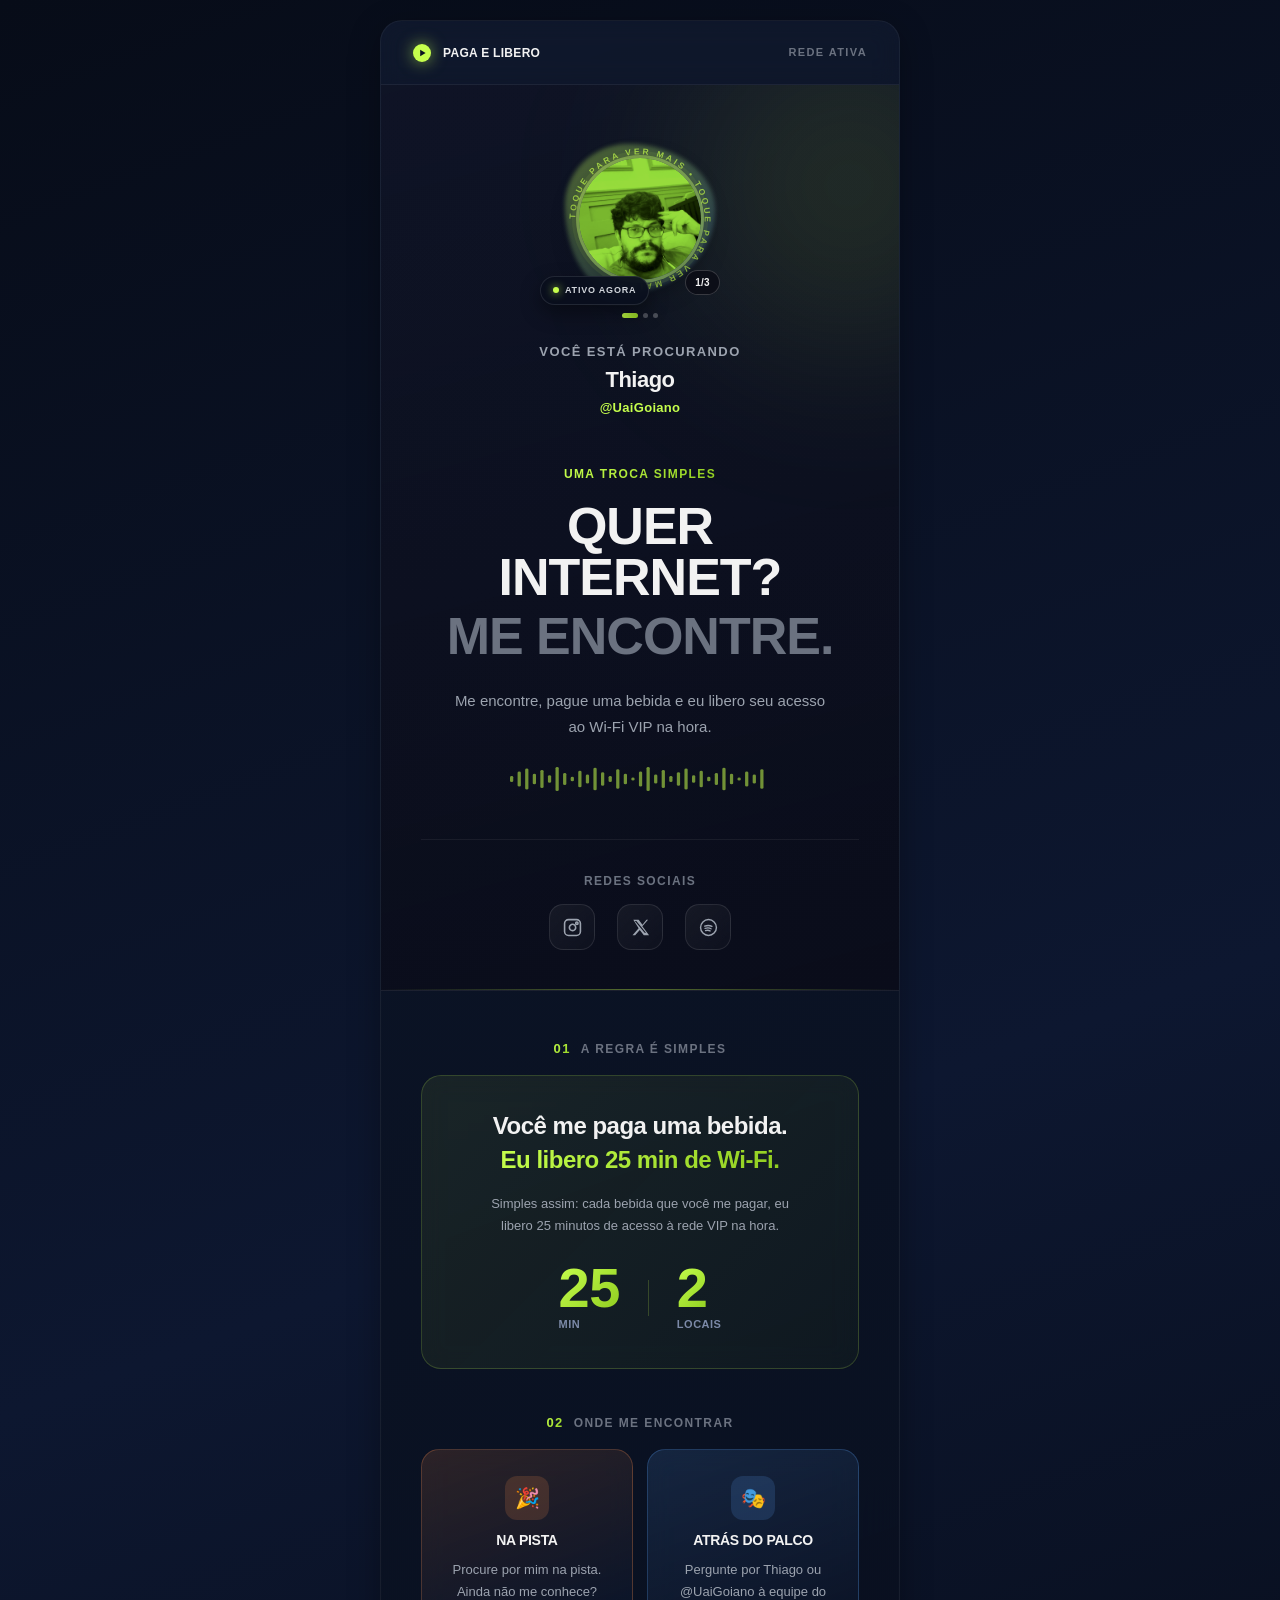
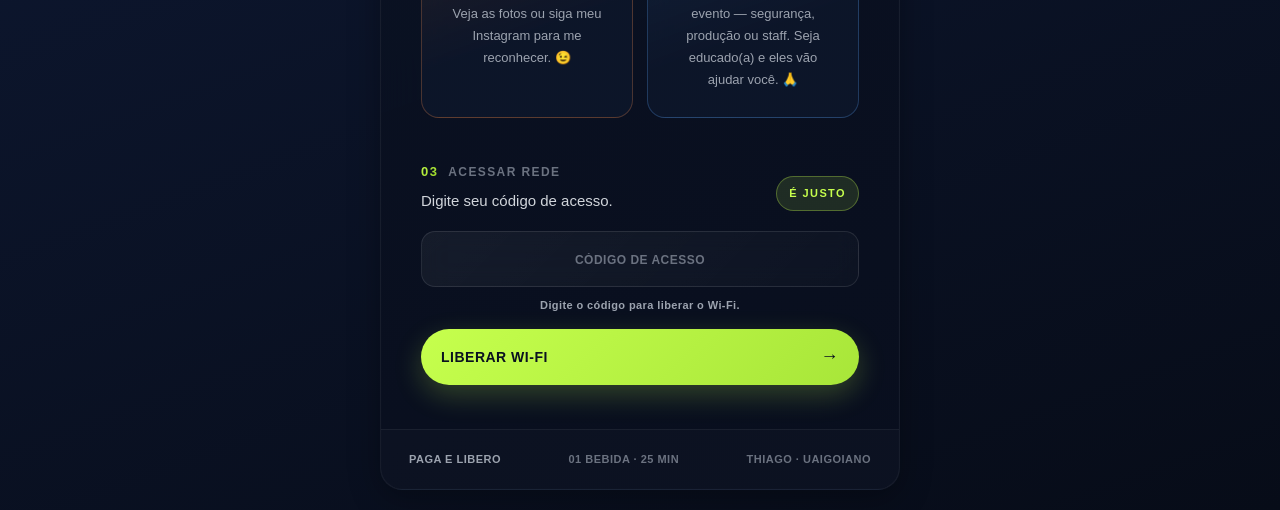
==== commit 40c24951: "Make DrinkForNet Wi-Fi reusable" ====
--- a/index.html
+++ b/index.html
@@ -651,6 +651,7 @@
 
 
 
+    <script src="config.js"></script>
     <script src="script.js"></script>
 
 </body>
--- a/style.css
+++ b/style.css
@@ -1,8 +1,5 @@
-@import url('https://api.fontshare.com/v2/css?f[]=clash-display@400,500,600,700&display=swap');
-@import url('https://fonts.googleapis.com/css2?family=Open+Sans:wght@400;500;600;700;800&display=swap');
-
-/* =========================================================
-   RESET & IMPORTS
+/* =========================================================
+   RESET
 ========================================================= */
 
 * {
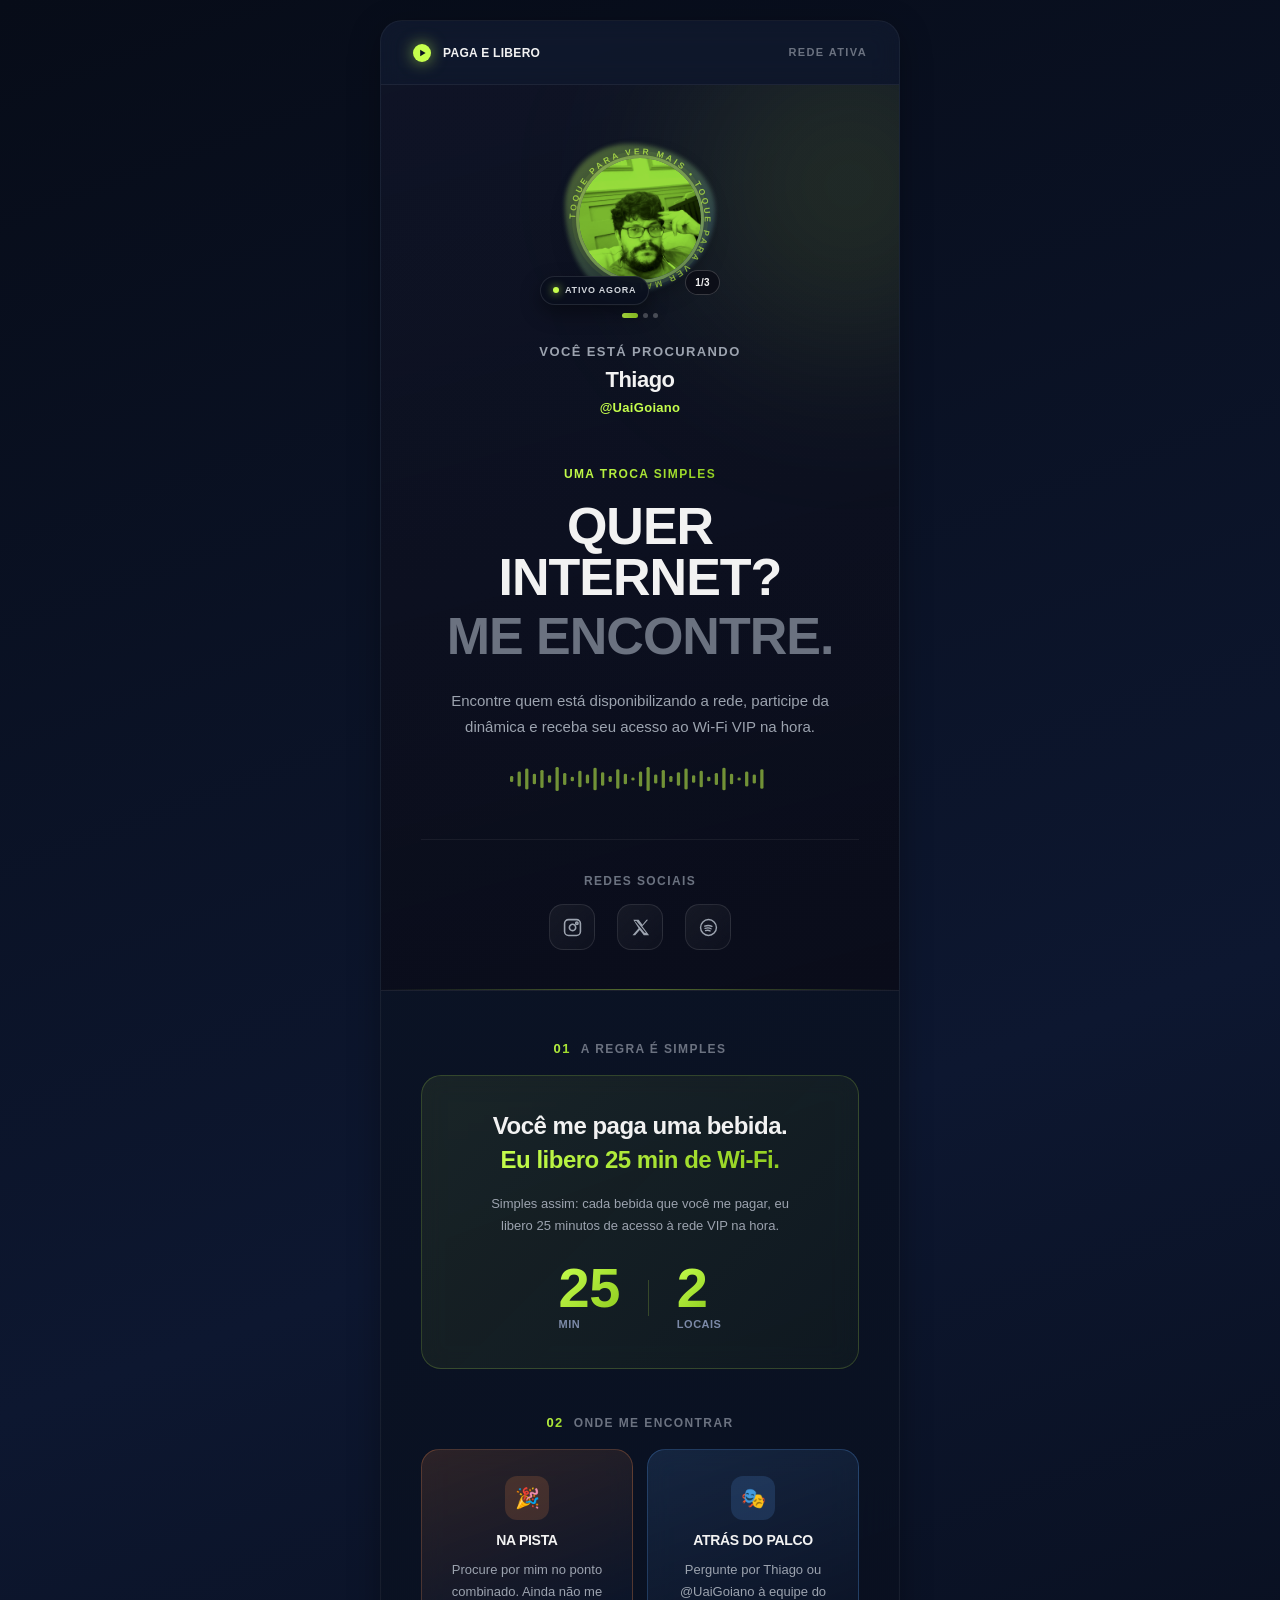
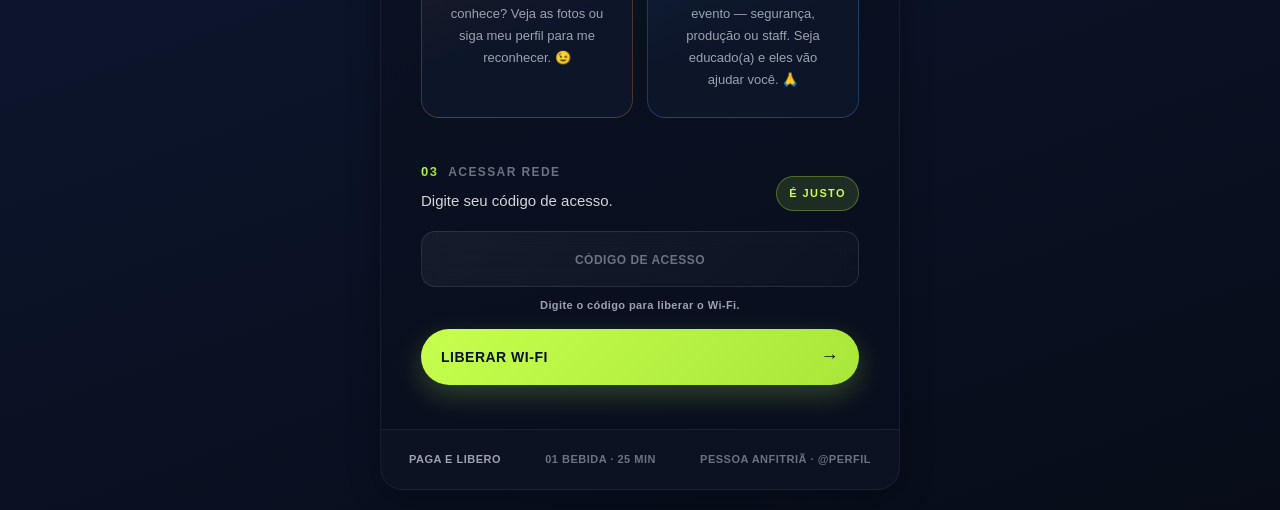
==== commit 9402d09c: "Generalize landing page host content" ====
--- a/index.html
+++ b/index.html
@@ -16,13 +16,13 @@
 
     <meta
         name="description"
-        content="Página para encontrar Thiago, liberar Wi-Fi VIP e ver fotos e redes sociais."
+        content="Página para encontrar quem disponibiliza a rede, liberar Wi-Fi VIP e ver fotos e redes sociais."
     >
 
     <link rel="preconnect" href="https://api.fontshare.com">
     <link rel="preconnect" href="https://fonts.googleapis.com">
 
-    <title>Wi-Fi VIP — Thiago</title>
+    <title>Wi-Fi VIP — Pessoa anfitriã</title>
 
     <link
         rel="stylesheet"
@@ -105,12 +105,12 @@
                                 type="button"
                                 class="profile-button"
                                 id="openGallery"
-                                aria-label="Abrir fotos de Thiago"
+                                aria-label="Abrir fotos de quem disponibiliza a rede"
                             >
 
                                 <img
                                     src="minha-foto.jpg"
-                                    alt="Thiago"
+                                    alt="Pessoa anfitriã"
                                     class="profile-photo"
                                     width="128"
                                     height="128"
@@ -137,11 +137,11 @@
                         </div>
 
                         <div class="profile-name">
-                            Thiago
+                            Pessoa anfitriã
                         </div>
 
                         <div class="profile-nickname">
-                            @UaiGoiano
+                            @perfil
                         </div>
 
                     </div>
@@ -392,7 +392,7 @@
                                 </div>
 
                                 <div class="location-description">
-                                    Procure por mim na pista. Ainda não me conhece? Veja as fotos ou siga meu <a href="https://instagram.com/uaigoiano" target="_blank" rel="noopener noreferrer" class="location-link">Instagram</a> para me reconhecer. 😉
+                                    Procure por mim no ponto combinado. Ainda não me conhece? Veja as fotos ou siga meu perfil para me reconhecer. 😉
                                 </div>
 
                             </div>
@@ -413,7 +413,7 @@
                                 </div>
 
                                 <div class="location-description">
-                                    Pergunte por Thiago ou @UaiGoiano à equipe do evento — segurança, produção ou staff. Seja educado(a) e eles vão ajudar você. 🙏
+                                    Pergunte por quem disponibiliza a rede à equipe do evento — segurança, produção ou staff. Seja educado(a) e eles vão ajudar você. 🙏
                                 </div>
 
                             </div>
@@ -545,7 +545,7 @@
                 </span>
 
                 <span>
-                    THIAGO · UAIGOIANO
+                    PESSOA ANFITRIÃ · @PERFIL
                 </span>
 
             </footer>
@@ -601,7 +601,7 @@
 
             <img
                 src="minha-foto.jpg"
-                alt="Thiago"
+                alt="Pessoa anfitriã"
                 class="gallery-image"
                 id="galleryImage"
                 width="480"
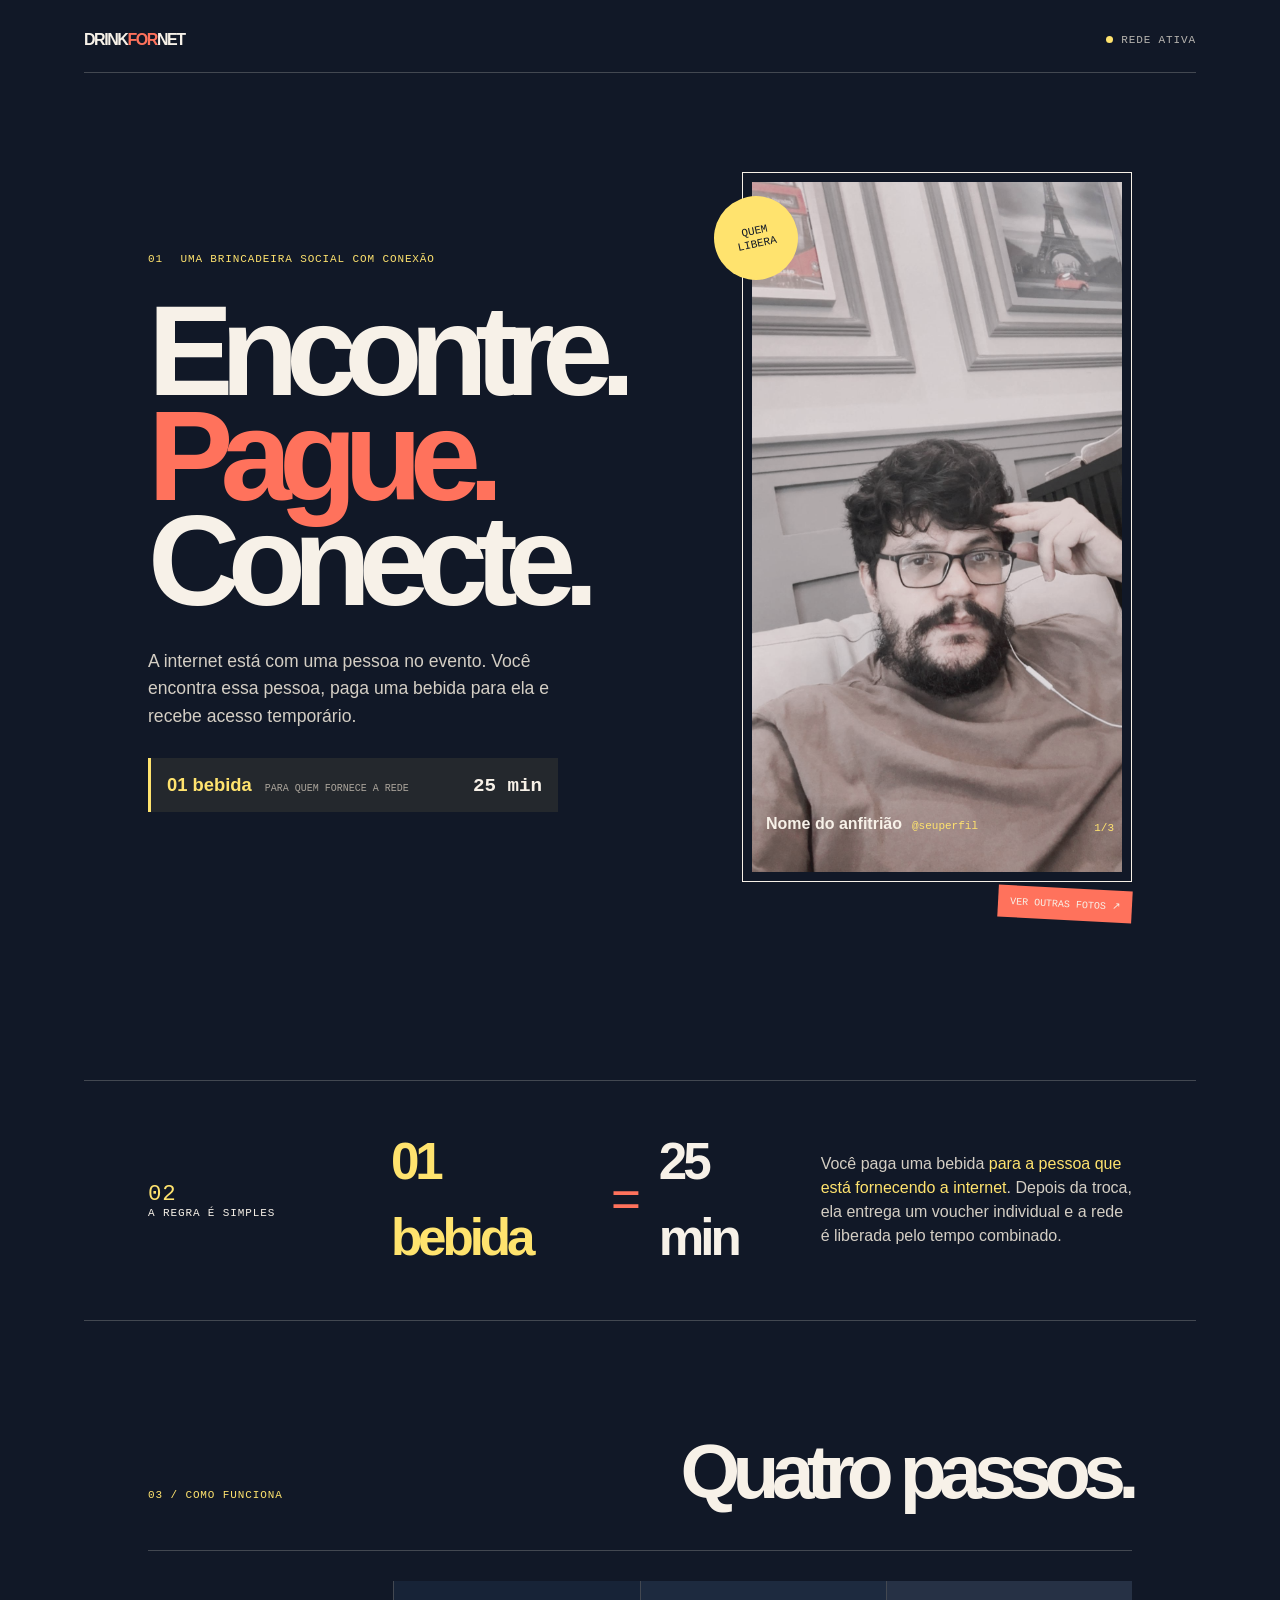
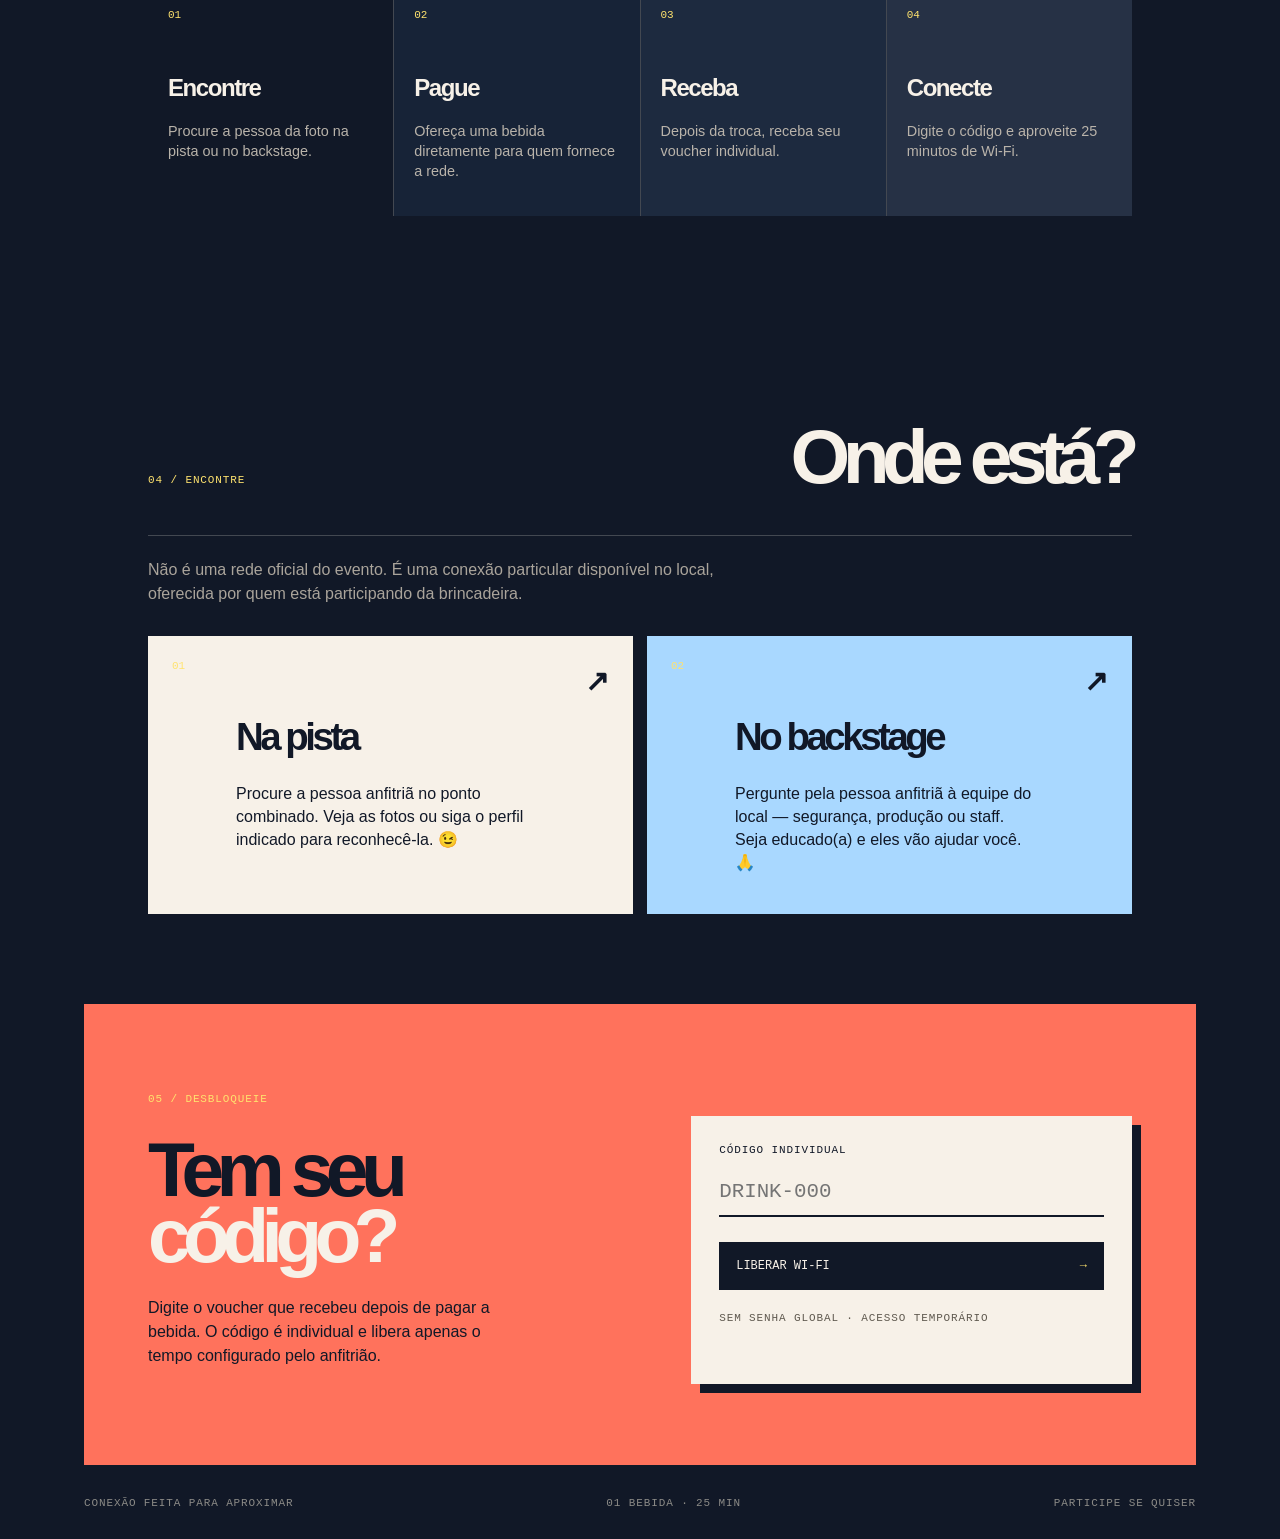
==== commit 5d614e3e: "Replace interface with responsive social Wi-Fi design" ====
--- a/index.html
+++ b/index.html
@@ -1,659 +1,113 @@
-<!DOCTYPE html>
+<!doctype html>
 <html lang="pt-BR">
-
 <head>
     <meta charset="UTF-8">
+    <meta name="viewport" content="width=device-width, initial-scale=1">
+    <meta name="theme-color" content="#111827">
+    <meta name="description" content="Página para encontrar quem disponibiliza a rede, participar da dinâmica e liberar Wi-Fi VIP.">
+    <title>Wi-Fi VIP — Pessoa anfitriã</title>
+    <link rel="stylesheet" href="style.css">
+</head>
+<body>
+    <main class="shell">
+        <header class="topbar">
+            <a class="logo" href="index.html" aria-label="DrinkForNet início">DRINK<span>FOR</span>NET</a>
+            <span class="network-status"><i></i><span>REDE ATIVA</span></span>
+        </header>
 
-    <meta
-        name="viewport"
-        content="width=device-width, initial-scale=1.0"
-    >
-
-    <meta
-        name="theme-color"
-        content="#080808"
-    >
-
-    <meta
-        name="description"
-        content="Página para encontrar quem disponibiliza a rede, liberar Wi-Fi VIP e ver fotos e redes sociais."
-    >
-
-    <link rel="preconnect" href="https://api.fontshare.com">
-    <link rel="preconnect" href="https://fonts.googleapis.com">
-
-    <title>Wi-Fi VIP — Pessoa anfitriã</title>
-
-    <link
-        rel="stylesheet"
-        href="style.css"
-    >
-</head>
-
-
-<body>
-
-    <main class="page">
-
-        <section class="card">
-
-
-            <!-- =================================================
-                 TOP BAR
-            ================================================== -->
-
-            <header class="topbar">
-
-                <div class="brand">
-
-                    <svg class="brand-mark" viewBox="0 0 20 20" aria-hidden="true">
-                        <circle cx="10" cy="10" r="10"></circle>
-                        <path d="M8 6.5 L14 10 L8 13.5 Z"></path>
-                    </svg>
-
-                    <span>PAGA E LIBERO</span>
-
+        <section class="hero">
+            <div class="hero-text">
+                <p class="kicker"><span>01</span> UMA BRINCADEIRA SOCIAL COM CONEXÃO</p>
+                <h1>Encontre.<br><span>Pague.</span><br>Conecte.</h1>
+                <p class="hero-description">A internet está com uma pessoa no evento. Você encontra essa pessoa, paga uma bebida para ela e recebe acesso temporário.</p>
+                <div class="quick-rule">
+                    <strong class="drink-rule">01 bebida</strong>
+                    <span>para quem fornece a rede</span>
+                    <strong class="access-rule">25 min</strong>
                 </div>
-
-
-                <div class="network-status">
-
-                    <span class="status-dot"></span>
-
-                    REDE ATIVA
-
+            </div>
+            <div class="portrait">
+                <div class="portrait-tag">QUEM<br>LIBERA</div>
+                <button class="portrait-button" id="openGallery" type="button" aria-label="Abrir fotos de quem disponibiliza a rede">
+                    <img id="profilePhoto" src="minha-foto.jpg" alt="Pessoa anfitriã" width="520" height="690" fetchpriority="high">
+                </button>
+                <div class="nameplate">
+                    <strong class="profile-name">Pessoa anfitriã</strong>
+                    <span class="profile-nickname">@perfil</span>
                 </div>
-
-            </header>
-
-
-
-            <!-- =================================================
-                 HERO
-            ================================================== -->
-
-            <section class="hero">
-
-
-                <!-- PROFILE -->
-
-                <div class="profile">
-
-                    <div class="profile-photo-wrap">
-
-                        <div class="profile-avatar">
-
-                            <div class="avatar-blob" aria-hidden="true"></div>
-
-                            <svg class="spin-badge" viewBox="0 0 140 140" aria-hidden="true">
-                                <defs>
-                                    <path id="spinBadgePath" d="M 70,70 m -58,0 a 58,58 0 1,1 116,0 a 58,58 0 1,1 -116,0"></path>
-                                </defs>
-                                <text>
-                                    <textPath href="#spinBadgePath" startOffset="0%">
-                                        TOQUE PARA VER MAIS • TOQUE PARA VER MAIS •
-                                    </textPath>
-                                </text>
-                            </svg>
-
-                            <div class="live-badge">
-                                <span class="live-dot"></span>
-                                ATIVO AGORA
-                            </div>
-
-                            <button
-                                type="button"
-                                class="profile-button"
-                                id="openGallery"
-                                aria-label="Abrir fotos de quem disponibiliza a rede"
-                            >
-
-                                <img
-                                    src="minha-foto.jpg"
-                                    alt="Pessoa anfitriã"
-                                    class="profile-photo"
-                                    width="128"
-                                    height="128"
-                                    fetchpriority="high"
-                                    decoding="async"
-                                >
-
-                                <span class="photo-hint">+</span>
-
-                            </button>
-
-                            <span class="photo-badge" id="photoCounter">1/3</span>
-
-                        </div>
-
-                        <div class="photo-dots" id="photoDots"></div>
-
-                    </div>
-
-                    <div class="profile-info">
-
-                        <div class="profile-eyebrow">
-                            VOCÊ ESTÁ PROCURANDO
-                        </div>
-
-                        <div class="profile-name">
-                            Pessoa anfitriã
-                        </div>
-
-                        <div class="profile-nickname">
-                            @perfil
-                        </div>
-
-                    </div>
-
-                </div>
-
-
-
-                <!-- HERO LABEL -->
-
-                <div class="hero-label">
-                    UMA TROCA SIMPLES
-                </div>
-
-
-
-                <!-- HERO TITLE -->
-
-                <h1>
-
-                    Quer internet?
-
-                    <span>Me encontre.</span>
-
-                </h1>
-
-
-
-                <!-- DESCRIPTION -->
-
-                <p class="hero-description">
-
-                    Me encontre, pague uma bebida
-                    e eu libero seu acesso ao Wi-Fi VIP
-                    na hora.
-
-                </p>
-
-                <!-- WAVEFORM -->
-
-                <svg class="waveform" viewBox="0 0 240 32" preserveAspectRatio="none" aria-hidden="true">
-                    <rect x="0" y="12" width="3" height="8" rx="1.5"></rect>
-                    <rect x="7" y="6" width="3" height="20" rx="1.5"></rect>
-                    <rect x="14" y="2" width="3" height="28" rx="1.5"></rect>
-                    <rect x="21" y="9" width="3" height="14" rx="1.5"></rect>
-                    <rect x="28" y="4" width="3" height="24" rx="1.5"></rect>
-                    <rect x="35" y="11" width="3" height="10" rx="1.5"></rect>
-                    <rect x="42" y="0" width="3" height="32" rx="1.5"></rect>
-                    <rect x="49" y="8" width="3" height="16" rx="1.5"></rect>
-                    <rect x="56" y="13" width="3" height="6" rx="1.5"></rect>
-                    <rect x="63" y="5" width="3" height="22" rx="1.5"></rect>
-                    <rect x="70" y="10" width="3" height="12" rx="1.5"></rect>
-                    <rect x="77" y="1" width="3" height="30" rx="1.5"></rect>
-                    <rect x="84" y="7" width="3" height="18" rx="1.5"></rect>
-                    <rect x="91" y="12" width="3" height="8" rx="1.5"></rect>
-                    <rect x="98" y="3" width="3" height="26" rx="1.5"></rect>
-                    <rect x="105" y="9" width="3" height="14" rx="1.5"></rect>
-                    <rect x="112" y="14" width="3" height="4" rx="1.5"></rect>
-                    <rect x="119" y="6" width="3" height="20" rx="1.5"></rect>
-                    <rect x="126" y="0" width="3" height="32" rx="1.5"></rect>
-                    <rect x="133" y="10" width="3" height="12" rx="1.5"></rect>
-                    <rect x="140" y="4" width="3" height="24" rx="1.5"></rect>
-                    <rect x="147" y="12" width="3" height="8" rx="1.5"></rect>
-                    <rect x="154" y="7" width="3" height="18" rx="1.5"></rect>
-                    <rect x="161" y="2" width="3" height="28" rx="1.5"></rect>
-                    <rect x="168" y="11" width="3" height="10" rx="1.5"></rect>
-                    <rect x="175" y="5" width="3" height="22" rx="1.5"></rect>
-                    <rect x="182" y="13" width="3" height="6" rx="1.5"></rect>
-                    <rect x="189" y="8" width="3" height="16" rx="1.5"></rect>
-                    <rect x="196" y="1" width="3" height="30" rx="1.5"></rect>
-                    <rect x="203" y="9" width="3" height="14" rx="1.5"></rect>
-                    <rect x="210" y="14" width="3" height="4" rx="1.5"></rect>
-                    <rect x="217" y="6" width="3" height="20" rx="1.5"></rect>
-                    <rect x="224" y="10" width="3" height="12" rx="1.5"></rect>
-                    <rect x="231" y="3" width="3" height="26" rx="1.5"></rect>
-                </svg>
-
-
-
-                <!-- SOCIAL -->
-
-                <div class="social-area">
-
-                    <div class="social-title">
-                        REDES SOCIAIS
-                    </div>
-
-                    <div class="social-links">
-
-                        <!-- INSTAGRAM -->
-
-                        <a
-                            href="https://instagram.com/uaigoiano"
-                            class="social-link"
-                            target="_blank"
-                            rel="noopener noreferrer"
-                            aria-label="Siga-me no Instagram"
-                        >
-
-                            <svg class="social-icon instagram-icon" viewBox="0 0 24 24" fill="none" stroke="currentColor" stroke-width="2" stroke-linecap="round" stroke-linejoin="round">
-                                <rect x="2" y="2" width="20" height="20" rx="5" ry="5"></rect>
-                                <path d="M16 11.37A4 4 0 1 1 12.63 8 4 4 0 0 1 16 11.37z"></path>
-                                <circle cx="17.5" cy="6.5" r="1.5"></circle>
-                            </svg>
-
-                        </a>
-
-                        <!-- X / TWITTER -->
-
-                        <a
-                            href="https://x.com/uaigoiano"
-                            class="social-link"
-                            target="_blank"
-                            rel="noopener noreferrer"
-                            aria-label="Siga-me no X"
-                        >
-
-                            <svg class="social-icon x-icon" viewBox="0 0 24 24" fill="currentColor">
-                                <path d="M18.244 2.25h3.308l-7.227 8.26 8.502 11.24h-6.627l-5.1-6.694-5.867 6.694h-3.306l7.73-8.835L2.882 2.25h6.791l4.789 6.335 5.082-6.335zM17.169 18.75h1.829L6.736 3.944H4.771l12.398 14.806z"></path>
-                            </svg>
-
-                        </a>
-
-                        <!-- SPOTIFY -->
-
-                        <a
-                            href="https://open.spotify.com/user/mfdokoziencx1cd55rnlstufv?si=697fcc00c507499a"
-                            class="social-link"
-                            target="_blank"
-                            rel="noopener noreferrer"
-                            aria-label="Siga-me no Spotify"
-                        >
-
-                            <svg class="social-icon spotify-icon" viewBox="0 0 24 24" fill="none" stroke="currentColor" stroke-width="1.8" stroke-linecap="round">
-                                <circle cx="12" cy="12" r="10"></circle>
-                                <path d="M7.2 10.2c3-1 6.8-.9 9.1.4"></path>
-                                <path d="M7.7 13.1c2.5-.8 5.6-.7 7.5.5"></path>
-                                <path d="M8.3 15.9c1.9-.6 4.1-.5 5.7.4"></path>
-                            </svg>
-
-                        </a>
-
-                    </div>
-
-                </div>
-
-            </section>
-
-
-
-            <!-- =================================================
-                 ACCESS CONTENT
-            ================================================== -->
-
-            <section class="content">
-
-
-                <!-- =================================================
-                     ACCESS PROMISE
-                ================================================== -->
-
-                <div class="section-block">
-
-                    <div class="section-heading centered">
-                        <span>01</span>
-                        A REGRA É SIMPLES
-                    </div>
-
-                    <div class="access-promise">
-
-                        <div class="access-copy-values">
-
-                            <strong>
-                                Você me paga uma bebida.
-                            </strong>
-
-                            <strong class="accent-text">
-                                Eu libero 25 min de Wi-Fi.
-                            </strong>
-
-                        </div>
-
-                        <p>
-                            Simples assim: cada bebida que você
-                            me pagar, eu libero 25 minutos de
-                            acesso à rede VIP na hora.
-                        </p>
-
-                        <div class="access-stats">
-
-                            <div class="access-time-chip">
-
-                                <strong>
-                                    25
-                                </strong>
-
-                                <span>
-                                    MIN
-                                </span>
-
-                            </div>
-
-                            <div class="access-stats-divider"></div>
-
-                            <div class="access-time-chip">
-
-                                <strong>
-                                    2
-                                </strong>
-
-                                <span>
-                                    LOCAIS
-                                </span>
-
-                            </div>
-
-                        </div>
-
-                    </div>
-
-                </div>
-
-
-
-                <!-- =================================================
-                     LOCATION
-                ================================================== -->
-
-                <div class="section-block">
-
-                    <div class="section-heading centered">
-                        <span>02</span>
-                        ONDE ME ENCONTRAR
-                    </div>
-
-                    <div class="locations">
-
-                        <div class="location">
-
-                            <div class="location-icon">
-                                🎉
-                            </div>
-
-                            <div class="location-content">
-
-                                <div class="location-title">
-                                    NA PISTA
-                                </div>
-
-                                <div class="location-description">
-                                    Procure por mim no ponto combinado. Ainda não me conhece? Veja as fotos ou siga meu perfil para me reconhecer. 😉
-                                </div>
-
-                            </div>
-
-                        </div>
-
-
-                        <div class="location">
-
-                            <div class="location-icon">
-                                🎭
-                            </div>
-
-                            <div class="location-content">
-
-                                <div class="location-title">
-                                    ATRÁS DO PALCO
-                                </div>
-
-                                <div class="location-description">
-                                    Pergunte por quem disponibiliza a rede à equipe do evento — segurança, produção ou staff. Seja educado(a) e eles vão ajudar você. 🙏
-                                </div>
-
-                            </div>
-
-                        </div>
-
-                    </div>
-
-                </div>
-
-
-
-                <!-- =================================================
-                     VOUCHER
-                ================================================== -->
-
-                <div class="voucher-section">
-
-
-                    <div class="voucher-top">
-
-                        <div>
-
-                            <div class="section-heading">
-
-                                <span>03</span>
-
-                                ACESSAR REDE
-
-                            </div>
-
-                            <div class="voucher-title">
-                                Digite seu código de acesso.
-                            </div>
-
-                        </div>
-
-
-                        <span class="voucher-tag">
-                            É JUSTO
-                        </span>
-
-                    </div>
-
-
-
-                    <form
-                        method="POST"
-                        action="$authaction"
-                        id="voucherForm"
-                    >
-
-                        <input
-                            type="hidden"
-                            name="tok"
-                            value="$tok"
-                        >
-
-                        <input
-                            type="hidden"
-                            name="redir"
-                            value="$redir"
-                        >
-
-                        <label
-                            class="sr-only"
-                            for="voucher"
-                        >
-                            Código de acesso
-                        </label>
-
-                        <input
-                            type="text"
-                            name="voucher"
-                            id="voucher"
-                            placeholder="CÓDIGO DE ACESSO"
-                            required
-                            autocomplete="off"
-                            autocapitalize="characters"
-                            spellcheck="false"
-                            inputmode="text"
-                            aria-describedby="voucherHelp"
-                            aria-invalid="false"
-                        >
-
-                        <p
-                            id="voucherHelp"
-                            class="form-help"
-                            aria-live="polite"
-                        >
-                            Digite o código para liberar o Wi‑Fi.
-                        </p>
-
-                        <button
-                            type="submit"
-                            id="submitButton"
-                        >
-
-                            <span>
-                                LIBERAR WI-FI
-                            </span>
-
-                            <span class="button-arrow">
-                                →
-                            </span>
-
-                        </button>
-
-                    </form>
-
-                </div>
-
-            </section>
-
-
-
-            <!-- =================================================
-                 FOOTER
-            ================================================== -->
-
-            <footer class="footer">
-
-                <span>
-                    PAGA E LIBERO
-                </span>
-
-                <span>
-                    01 BEBIDA · 25 MIN
-                </span>
-
-                <span>
-                    PESSOA ANFITRIÃ · @PERFIL
-                </span>
-
-            </footer>
-
+                <span class="photo-counter" id="photoCounter">1/3</span>
+                <button class="gallery-trigger" type="button" aria-label="Ver outras fotos" id="galleryHint">VER OUTRAS FOTOS ↗</button>
+            </div>
+            <nav class="social-links" aria-label="Redes sociais da pessoa anfitriã">
+                <a class="social-link" href="" target="_blank" rel="noopener noreferrer" aria-label="Instagram">
+                    <svg viewBox="0 0 24 24" aria-hidden="true"><rect x="3" y="3" width="18" height="18" rx="5"></rect><circle cx="12" cy="12" r="4"></circle><circle cx="17.5" cy="6.5" r="1"></circle></svg><span>Instagram</span>
+                </a>
+                <a class="social-link" href="" target="_blank" rel="noopener noreferrer" aria-label="X">
+                    <svg viewBox="0 0 24 24" aria-hidden="true"><path d="M5 4 19 20M19 4 5 20"></path></svg><span>X</span>
+                </a>
+                <a class="social-link" href="" target="_blank" rel="noopener noreferrer" aria-label="Spotify">
+                    <svg viewBox="0 0 24 24" aria-hidden="true"><circle cx="12" cy="12" r="9"></circle><path d="M7 10.2c3.4-1 6.8-.7 10 .8M7.5 13.2c2.8-.7 5.6-.4 8.2.8M8.5 16c2.2-.4 4.3-.2 6.2.6"></path></svg><span>Spotify</span>
+                </a>
+            </nav>
         </section>
 
+        <section class="rule">
+            <div class="rule-label"><span>02</span><br>A REGRA É SIMPLES</div>
+            <div class="rule-main"><strong class="drink-rule">01 bebida</strong><span>=</span><strong><span class="access-minutes">25</span> min</strong></div>
+            <p>Você paga uma bebida <em>para a pessoa que está fornecendo a internet</em>. Depois da troca, ela entrega um voucher individual e a rede é liberada pelo tempo combinado.</p>
+        </section>
+
+        <section class="how-it-works">
+            <div class="section-head"><span>03 / COMO FUNCIONA</span><h2>Quatro passos.</h2></div>
+            <div class="steps">
+                <article><b>01</b><h3>Encontre</h3><p>Procure a pessoa da foto na pista ou no backstage.</p></article>
+                <article><b>02</b><h3>Pague</h3><p>Ofereça uma bebida diretamente para quem fornece a rede.</p></article>
+                <article><b>03</b><h3>Receba</h3><p>Depois da troca, receba seu voucher individual.</p></article>
+                <article><b>04</b><h3>Conecte</h3><p>Digite o código e aproveite <span class="access-minutes">25</span> minutos de Wi-Fi.</p></article>
+            </div>
+        </section>
+
+        <section class="find">
+            <div class="section-head"><span>04 / ENCONTRE</span><h2>Onde está?</h2></div>
+            <p class="find-intro">Não é uma rede oficial do evento. É uma conexão particular disponível no local, oferecida por quem está participando da brincadeira.</p>
+            <div class="places">
+                <article class="place"><span class="place-number">01</span><div><h3>Na pista</h3><p class="location-on-floor">Procure a pessoa entre a galera. Use a foto e o perfil para reconhecer.</p></div><b>↗</b></article>
+                <article class="place place-alt"><span class="place-number">02</span><div><h3>No backstage</h3><p class="location-backstage">Pergunte à produção, ao staff ou à segurança pela pessoa anfitriã da rede.</p></div><b>↗</b></article>
+            </div>
+        </section>
+
+        <section class="voucher">
+            <div class="voucher-intro"><span>05 / DESBLOQUEIE</span><h2>Tem seu<br><em>código?</em></h2><p>Digite o voucher que recebeu depois de pagar a bebida. O código é individual e libera apenas o tempo configurado pelo anfitrião.</p></div>
+            <form method="POST" action="$authaction" id="voucherForm" aria-label="Liberar acesso Wi-Fi">
+                <input type="hidden" name="tok" value="$tok">
+                <input type="hidden" name="redir" value="$redir">
+                <label for="voucher">Código individual</label>
+                <input type="text" name="voucher" id="voucher" placeholder="DRINK-000" required autocomplete="one-time-code" autocapitalize="characters" spellcheck="false" aria-describedby="voucherHelp" aria-invalid="false">
+                <button type="submit" id="submitButton">LIBERAR WI-FI <span aria-hidden="true">→</span></button>
+                <small id="voucherHelp">Sem senha global · acesso temporário</small>
+                <p class="voucher-state" id="voucherState" role="status" aria-live="polite"></p>
+            </form>
+        </section>
+
+        <footer><span>conexão feita para aproximar</span><span class="footer-offer">01 BEBIDA · 25 MIN</span><span>participe se quiser</span></footer>
     </main>
 
-
-
-    <!-- =====================================================
-         GALLERY
-    ====================================================== -->
-
-    <div
-        class="gallery"
-        id="gallery"
-        aria-hidden="true"
-        aria-modal="true"
-        role="dialog"
-        aria-labelledby="galleryCaption"
-    >
-
-        <div
-            class="gallery-backdrop"
-            id="galleryBackdrop"
-        ></div>
-
-
-        <div class="gallery-content">
-
-            <div class="gallery-glow" aria-hidden="true"></div>
-
-            <button
-                type="button"
-                class="gallery-close"
-                id="closeGallery"
-                aria-label="Fechar galeria"
-            >
-                <svg viewBox="0 0 24 24" fill="none" stroke="currentColor" stroke-width="2" stroke-linecap="round">
-                    <path d="M6 6 L18 18 M18 6 L6 18"></path>
-                </svg>
-            </button>
-
-
-            <div
-                class="gallery-counter"
-                id="galleryCounter"
-            >
-                01 / 03
+    <div class="gallery" id="gallery" aria-hidden="true" aria-modal="true" role="dialog" aria-labelledby="galleryTitle">
+        <div class="gallery-backdrop" id="galleryBackdrop"></div>
+        <div class="gallery-panel">
+            <button class="gallery-close" id="closeGallery" type="button" aria-label="Fechar galeria">×</button>
+            <p class="kicker">A PESSOA DA REDE</p>
+            <h2 id="galleryTitle">Mais fotos.</h2>
+            <img class="gallery-image" id="galleryImage" src="minha-foto.jpg" alt="Pessoa anfitriã — foto 1" width="520" height="690">
+            <div class="gallery-controls">
+                <button id="galleryPrev" type="button" aria-label="Foto anterior">←</button>
+                <span id="galleryCounter">01 / 03</span>
+                <button id="galleryNext" type="button" aria-label="Próxima foto">→</button>
             </div>
-
-
-            <img
-                src="minha-foto.jpg"
-                alt="Pessoa anfitriã"
-                class="gallery-image"
-                id="galleryImage"
-                width="480"
-                height="640"
-                loading="lazy"
-                decoding="async"
-            >
-
-
-            <button
-                type="button"
-                class="gallery-prev"
-                id="galleryPrev"
-                aria-label="Foto anterior"
-            >
-                <svg viewBox="0 0 24 24" fill="none" stroke="currentColor" stroke-width="2.2" stroke-linecap="round" stroke-linejoin="round">
-                    <path d="M15 6 L9 12 L15 18"></path>
-                </svg>
-            </button>
-
-
-            <button
-                type="button"
-                class="gallery-next"
-                id="galleryNext"
-                aria-label="Próxima foto"
-            >
-                <svg viewBox="0 0 24 24" fill="none" stroke="currentColor" stroke-width="2.2" stroke-linecap="round" stroke-linejoin="round">
-                    <path d="M9 6 L15 12 L9 18"></path>
-                </svg>
-            </button>
-
-
-            <div
-                class="gallery-dots"
-                id="galleryDots"
-            ></div>
-
-
-            <div class="gallery-caption" id="galleryCaption">
-                É esse cara que você está procurando.
-            </div>
-
+            <div class="gallery-dots" id="galleryDots"></div>
         </div>
-
     </div>
-
-
-
     <script src="config.js"></script>
     <script src="script.js"></script>
-
 </body>
-
-</html>+</html>
--- a/style.css
+++ b/style.css
@@ -1,2337 +1,3 @@
-/* =========================================================
-   RESET
-========================================================= */
-
-* {
-    box-sizing: border-box;
-    margin: 0;
-    padding: 0;
-}
-
-html {
-    background: #0a1120;
-}
-
-:focus-visible {
-    outline: 2px solid #c6ff4d;
-    outline-offset: 3px;
-}
-
-body {
-    min-height: 100vh;
-    padding: 20px;
-
-    background:
-        linear-gradient(
-            135deg,
-            #0a1120 0%,
-            #111f3d 50%,
-            #0a1120 100%
-        );
-
-    color: #f2f2f2;
-    font-family: 'Open Sans', -apple-system, BlinkMacSystemFont, 'Segoe UI', sans-serif;
-    font-size: 16px;
-    line-height: 1.5;
-
-    -webkit-font-smoothing: antialiased;
-    -moz-osx-font-smoothing: grayscale;
-    text-rendering: optimizeLegibility;
-}
-
-
-/* =========================================================
-   PAGE LAYOUT
-========================================================= */
-
-.page {
-    width: 100%;
-    max-width: 520px;
-    margin: 0 auto;
-}
-
-/* =========================================================
-   CARD CONTAINER
-========================================================= */
-
-.card {
-    position: relative;
-    width: 100%;
-    overflow: hidden;
-
-    background: 
-        linear-gradient(
-            135deg,
-            rgba(16, 26, 48, 0.85) 0%,
-            rgba(11, 18, 36, 0.92) 100%
-        );
-
-    backdrop-filter: blur(20px);
-    -webkit-backdrop-filter: blur(20px);
-
-    border: 1px solid rgba(255, 255, 255, 0.08);
-    border-radius: 24px;
-
-    box-shadow:
-        0 8px 32px rgba(0, 0, 0, 0.3),
-        0 0 1px rgba(255, 255, 255, 0.1) inset;
-
-    transition: all 0.4s cubic-bezier(0.165, 0.84, 0.44, 1);
-}
-
-.card:hover {
-    border-color: rgba(255, 255, 255, 0.12);
-    box-shadow:
-        0 12px 48px rgba(0, 0, 0, 0.4),
-        0 0 1px rgba(255, 255, 255, 0.15) inset;
-}
-
-
-/* =========================================================
-   TOP BAR / HEADER
-========================================================= */
-
-.topbar {
-    height: 64px;
-    display: flex;
-    align-items: center;
-    justify-content: space-between;
-    padding: 0 32px;
-
-    border-bottom: 1px solid rgba(255, 255, 255, 0.06);
-    background: rgba(255, 255, 255, 0.01);
-
-    backdrop-filter: blur(10px);
-}
-
-.brand {
-    display: flex;
-    align-items: center;
-    gap: 12px;
-
-    color: #f2f2f2;
-    font-size: 12px;
-    font-weight: 700;
-    letter-spacing: 0.5px;
-    text-transform: uppercase;
-}
-
-.brand-mark {
-    width: 18px;
-    height: 18px;
-    flex-shrink: 0;
-
-    filter: drop-shadow(0 0 8px rgba(198, 255, 77, 0.6));
-
-    animation: pulse-glow 2.5s ease-in-out infinite;
-}
-
-.brand-mark circle {
-    fill: #c6ff4d;
-}
-
-.brand-mark path {
-    fill: #0a1120;
-}
-
-@keyframes pulse-glow {
-    0%, 100% { 
-        filter: drop-shadow(0 0 6px rgba(198, 255, 77, 0.5));
-    }
-    50% { 
-        filter: drop-shadow(0 0 12px rgba(198, 255, 77, 0.85));
-    }
-}
-
-.network-status {
-    display: flex;
-    align-items: center;
-    gap: 8px;
-
-    color: #6b7280;
-    font-size: 11px;
-    font-weight: 600;
-    letter-spacing: 0.5px;
-    text-transform: uppercase;
-
-    transition: color 0.3s ease;
-}
-
-.network-status:hover {
-    color: #c6ff4d;
-}
-
-.status-dot {
-    width: 6px;
-    height: 6px;
-    border-radius: 50%;
-
-    background: linear-gradient(135deg, #10b981, #06b6d4);
-    
-    box-shadow: 0 0 12px rgba(16, 185, 129, 0.6);
-
-    animation: status-pulse 1.5s ease-in-out infinite;
-}
-
-@keyframes status-pulse {
-    0%, 100% { 
-        transform: scale(1);
-        opacity: 1;
-    }
-    50% { 
-        transform: scale(1.2);
-        opacity: 0.8;
-    }
-}
-
-
-/* =========================================================
-   HERO SECTION
-========================================================= */
-
-.hero {
-    position: relative;
-    display: flex;
-    flex-direction: column;
-    align-items: center;
-    text-align: center;
-    padding: 56px 40px 40px;
-    overflow: hidden;
-
-    border-bottom: 1px solid rgba(255, 255, 255, 0.06);
-    background: 
-        linear-gradient(
-            165deg,
-            rgba(20, 20, 35, 0.4) 0%,
-            rgba(10, 10, 20, 0.6) 100%
-        );
-}
-
-.hero::before {
-    content: "";
-    position: absolute;
-    width: 400px;
-    height: 400px;
-    right: -150px;
-    top: -100px;
-
-    border-radius: 50%;
-    background: 
-        radial-gradient(
-            circle,
-            rgba(198, 255, 77, 0.15),
-            transparent
-        );
-
-    filter: blur(80px);
-    pointer-events: none;
-    animation: float 8s ease-in-out infinite;
-}
-
-@keyframes float {
-    0%, 100% { transform: translateY(0px); }
-    50% { transform: translateY(30px); }
-}
-
-.hero::after {
-    content: "";
-    position: absolute;
-    left: 0;
-    right: 0;
-    bottom: 0;
-    height: 1px;
-
-    background:
-        linear-gradient(
-            90deg,
-            transparent,
-            rgba(198, 255, 77, 0.4),
-            transparent
-        );
-}
-
-
-/* =========================================================
-   PROFILE SECTION
-========================================================= */
-
-.profile {
-    position: relative;
-    z-index: 2;
-    display: flex;
-    flex-direction: column;
-    align-items: center;
-    justify-content: center;
-    text-align: center;
-    gap: 18px;
-    margin-bottom: 40px;
-}
-
-.profile-photo-wrap {
-    display: flex;
-    flex-direction: column;
-    align-items: center;
-    gap: 12px;
-}
-
-.profile-button {
-    position: relative;
-    width: 128px;
-    height: 128px;
-    flex-shrink: 0;
-    padding: 0;
-    border: 0;
-    border-radius: 50%;
-    background: linear-gradient(135deg, rgba(255, 255, 255, 0.1), rgba(255, 255, 255, 0.05));
-    cursor: pointer;
-    overflow: hidden;
-
-    transition: all 0.3s cubic-bezier(0.165, 0.84, 0.44, 1);
-    backdrop-filter: blur(10px);
-    border: 3px solid rgba(198, 255, 77, 0.35);
-    box-shadow:
-        0 0 0 4px rgba(198, 255, 77, 0.08),
-        0 8px 24px rgba(0, 0, 0, 0.35);
-}
-
-.profile-button:hover {
-    border-color: rgba(198, 255, 77, 0.7);
-    box-shadow:
-        0 0 0 4px rgba(198, 255, 77, 0.14),
-        0 16px 40px rgba(198, 255, 77, 0.25);
-    transform: translateY(-4px);
-}
-
-.profile-button:hover .photo-hint {
-    opacity: 1;
-    transform: scale(1.2);
-}
-
-.profile-photo {
-    display: block;
-    width: 100%;
-    height: 100%;
-    object-fit: cover;
-    border-radius: 50%;
-
-    filter: grayscale(1) sepia(0.55) hue-rotate(45deg) saturate(4.5) brightness(0.82) contrast(1.12);
-    transition: filter 0.4s ease;
-}
-
-.profile-button:hover .profile-photo {
-    filter: grayscale(1) sepia(0.55) hue-rotate(45deg) saturate(5.5) brightness(0.7) contrast(1.15);
-}
-
-.photo-hint {
-    position: absolute;
-    inset: 0;
-    display: flex;
-    align-items: center;
-    justify-content: center;
-    background: rgba(0, 0, 0, 0.5);
-    color: #c6ff4d;
-    font-size: 40px;
-    font-weight: 200;
-    opacity: 0;
-    transition: all 0.3s cubic-bezier(0.165, 0.84, 0.44, 1);
-    backdrop-filter: blur(4px);
-    border-radius: 50%;
-    z-index: 2;
-}
-
-.profile-avatar {
-    position: relative;
-    display: inline-flex;
-}
-
-.photo-badge {
-    position: absolute;
-    bottom: 2px;
-    right: -2px;
-    z-index: 3;
-
-    padding: 4px 9px;
-    border-radius: 999px;
-    border: 1px solid rgba(255, 255, 255, 0.18);
-
-    background: rgba(10, 10, 20, 0.72);
-    backdrop-filter: blur(6px);
-
-    color: #f2f2f2;
-    font-size: 10px;
-    font-weight: 700;
-    letter-spacing: 0.3px;
-
-    transition: all 0.3s cubic-bezier(0.165, 0.84, 0.44, 1);
-}
-
-.profile-button:hover .photo-badge {
-    border-color: rgba(198, 255, 77, 0.6);
-    background: rgba(198, 255, 77, 0.28);
-}
-
-.photo-dots {
-    display: flex;
-    gap: 5px;
-    align-items: center;
-    justify-content: center;
-}
-
-.photo-dot {
-    width: 5px;
-    height: 5px;
-    border-radius: 50%;
-    background: rgba(255, 255, 255, 0.25);
-    transition: all 0.2s ease;
-}
-
-.photo-dot.active {
-    width: 16px;
-    background: linear-gradient(135deg, #c6ff4d, #8fcc1f);
-    border-radius: 3px;
-}
-
-.profile-info {
-    display: flex;
-    flex-direction: column;
-    align-items: center;
-    gap: 5px;
-}
-
-.profile-eyebrow {
-    color: #9ca3af;
-    font-size: 13px;
-    font-weight: 800;
-    letter-spacing: 1.2px;
-    text-transform: uppercase;
-    text-wrap: balance;
-}
-
-.profile-name {
-    color: #f2f2f2;
-    font-size: 22px;
-    font-weight: 800;
-    letter-spacing: -0.5px;
-    line-height: 1.2;
-}
-
-.profile-nickname {
-    color: #c6ff4d;
-    font-size: 13px;
-    font-weight: 600;
-    letter-spacing: 0.3px;
-}
-
-
-/* =========================================================
-   HERO TYPOGRAPHY
-========================================================= */
-
-.hero-label {
-    position: relative;
-    z-index: 2;
-    margin-bottom: 14px;
-
-    background: linear-gradient(135deg, #c6ff4d, #8fcc1f);
-    -webkit-background-clip: text;
-    -webkit-text-fill-color: transparent;
-    background-clip: text;
-
-    font-size: 12px;
-    font-weight: 700;
-    letter-spacing: 1px;
-    text-transform: uppercase;
-}
-
-h1 {
-    position: relative;
-    z-index: 2;
-    max-width: 100%;
-
-    margin-bottom: 20px;
-
-    color: #f2f2f2;
-    text-align: center;
-
-    font-size: clamp(40px, 9vw, 52px);
-    font-weight: 900;
-    line-height: 1.05;
-    letter-spacing: -1.5px;
-
-    text-wrap: balance;
-}
-
-h1 span {
-    display: block;
-    color: #6b7280;
-    
-    margin-top: 8px;
-    
-    transition: color 0.4s ease;
-}
-
-h1:hover span {
-    color: #c6ff4d;
-}
-
-.hero-description {
-    position: relative;
-    z-index: 2;
-    max-width: 360px;
-    margin: 0 auto;
-
-    color: #9ca3af;
-    text-align: center;
-
-    font-size: 15px;
-    font-weight: 400;
-    line-height: 1.7;
-    
-    transition: color 0.3s ease;
-}
-
-.hero-description:hover {
-    color: #d1d5db;
-}
-
-
-/* =========================================================
-   SOCIAL SECTION
-========================================================= */
-
-.social-area {
-    position: relative;
-    z-index: 2;
-    width: 100%;
-    margin-top: 36px;
-    padding-top: 28px;
-    border-top: 1px solid rgba(255, 255, 255, 0.06);
-    text-align: center;
-}
-
-.social-title {
-    margin-bottom: 14px;
-    color: #6b7280;
-    font-size: 12px;
-    font-weight: 600;
-    letter-spacing: 1px;
-    text-transform: uppercase;
-}
-
-.social-links {
-    display: flex;
-    align-items: center;
-    justify-content: center;
-    gap: 22px;
-}
-
-.social-link {
-    width: 46px;
-    height: 46px;
-    flex-shrink: 0;
-    display: flex;
-    align-items: center;
-    justify-content: center;
-
-    border: 1px solid rgba(255, 255, 255, 0.1);
-    border-radius: 50%;
-
-    background: 
-        linear-gradient(
-            135deg,
-            rgba(255, 255, 255, 0.05),
-            rgba(255, 255, 255, 0.02)
-        );
-
-    backdrop-filter: blur(10px);
-
-    color: #9ca3af;
-    text-decoration: none;
-
-    transition: all 0.3s cubic-bezier(0.165, 0.84, 0.44, 1);
-
-    position: relative;
-    overflow: hidden;
-}
-
-.social-link::before {
-    content: "";
-    position: absolute;
-    inset: 0;
-    background: linear-gradient(135deg, rgba(198, 255, 77, 0.2), rgba(143, 204, 31, 0.1));
-    opacity: 0;
-    transition: opacity 0.3s ease;
-}
-
-.social-link:hover {
-    border-color: rgba(198, 255, 77, 0.5);
-    transform: translateY(-4px);
-    box-shadow: 0 10px 22px rgba(198, 255, 77, 0.25);
-    color: #f2f2f2;
-}
-
-.social-link:hover::before {
-    opacity: 1;
-}
-
-.social-icon,
-.instagram-icon,
-.x-icon,
-.spotify-icon {
-    width: 19px;
-    height: 19px;
-    display: flex;
-    align-items: center;
-    justify-content: center;
-    flex-shrink: 0;
-    z-index: 1;
-
-    transition: transform 0.3s cubic-bezier(0.165, 0.84, 0.44, 1);
-}
-
-.social-link:hover .social-icon,
-.social-link:hover .instagram-icon,
-.social-link:hover .x-icon,
-.social-link:hover .spotify-icon {
-    transform: scale(1.15);
-}
-
-.social-text {
-    display: none;
-}
-
-.social-arrow {
-    display: none;
-}
-
-
-/* =========================================================
-   CONTENT
-========================================================= */
-
-.content {
-    padding: 40px 40px 36px;
-    contain: content;
-}
-
-.section-block {
-    max-width: 440px;
-    margin: 0 auto 36px;
-}
-
-.section-block:last-child {
-    margin-bottom: 0;
-}
-
-/* =========================================================
-   ACCESS PROMISE
-========================================================= */
-
-.access-promise {
-    position: relative;
-    display: flex;
-    flex-direction: column;
-    align-items: center;
-    text-align: center;
-    gap: 14px;
-
-    padding: 32px 28px;
-
-    border: 1px solid rgba(198, 255, 77, 0.2);
-    border-radius: 16px;
-
-    background: 
-        linear-gradient(
-            135deg,
-            rgba(198, 255, 77, 0.08) 0%,
-            rgba(143, 204, 31, 0.04) 100%
-        );
-
-    backdrop-filter: blur(10px);
-
-    box-shadow:
-        0 0 1px rgba(198, 255, 77, 0.3) inset,
-        0 8px 24px rgba(198, 255, 77, 0.1);
-
-    transition: all 0.4s ease;
-}
-
-.access-promise:hover {
-    border-color: rgba(198, 255, 77, 0.4);
-    background: 
-        linear-gradient(
-            135deg,
-            rgba(198, 255, 77, 0.12) 0%,
-            rgba(143, 204, 31, 0.06) 100%
-        );
-    box-shadow:
-        0 0 1px rgba(198, 255, 77, 0.5) inset,
-        0 12px 40px rgba(198, 255, 77, 0.15);
-}
-
-.access-copy-values {
-    display: flex;
-    flex-direction: column;
-    align-items: center;
-    gap: 6px;
-}
-
-.access-copy-values strong {
-    color: #f2f2f2;
-    font-size: 24px;
-    font-weight: 900;
-    line-height: 1.2;
-    letter-spacing: -0.5px;
-    text-wrap: balance;
-}
-
-.access-copy-values .accent-text {
-    background: linear-gradient(135deg, #c6ff4d, #8fcc1f);
-    -webkit-background-clip: text;
-    -webkit-text-fill-color: transparent;
-    background-clip: text;
-}
-
-.access-promise > p {
-    max-width: 300px;
-    margin: 0 auto;
-    color: #9ca3af;
-    font-size: 13px;
-    line-height: 1.7;
-}
-
-.access-time-chip {
-    display: inline-flex;
-    align-items: baseline;
-    gap: 8px;
-    margin-top: 4px;
-    padding: 10px 20px;
-
-    border: 1px solid rgba(198, 255, 77, 0.25);
-    border-radius: 999px;
-
-    background:
-        linear-gradient(
-            135deg,
-            rgba(198, 255, 77, 0.14),
-            rgba(143, 204, 31, 0.08)
-        );
-}
-
-.access-time-chip strong {
-    color: #f2f2f2;
-    font-size: 22px;
-    font-weight: 900;
-    line-height: 1;
-    letter-spacing: -0.5px;
-}
-
-.access-time-chip span {
-    color: #c6ff4d;
-    font-size: 11px;
-    font-weight: 700;
-    letter-spacing: 0.5px;
-    text-transform: uppercase;
-}
-
-
-/* =========================================================
-   SECTION HEADING
-========================================================= */
-
-.section-heading {
-    display: flex;
-    align-items: center;
-    gap: 10px;
-    margin-bottom: 16px;
-
-    color: #6b7280;
-    font-size: 12px;
-    font-weight: 600;
-    letter-spacing: 1px;
-    text-transform: uppercase;
-}
-
-.section-heading.centered {
-    justify-content: center;
-}
-
-.section-heading span {
-    background: linear-gradient(135deg, #c6ff4d, #8fcc1f);
-    -webkit-background-clip: text;
-    -webkit-text-fill-color: transparent;
-    background-clip: text;
-
-    font-size: 13px;
-    font-weight: 700;
-}
-
-/* =========================================================
-   LOCATIONS
-========================================================= */
-
-.locations {
-    display: grid;
-    grid-template-columns: repeat(2, minmax(0, 1fr));
-    gap: 12px;
-    margin-bottom: 36px;
-}
-
-.location {
-    position: relative;
-    display: flex;
-    flex-direction: column;
-    align-items: center;
-    text-align: center;
-    gap: 6px;
-    min-height: 180px;
-    padding: 24px 20px;
-
-    border: 1px solid rgba(255, 255, 255, 0.1);
-    border-radius: 16px;
-
-    background: 
-        linear-gradient(
-            135deg,
-            rgba(255, 255, 255, 0.05),
-            rgba(255, 255, 255, 0.02)
-        );
-
-    backdrop-filter: blur(10px);
-
-    transition: all 0.3s cubic-bezier(0.165, 0.84, 0.44, 1);
-
-    overflow: hidden;
-}
-
-.location::before {
-    content: "";
-    position: absolute;
-    inset: 0;
-    background: linear-gradient(135deg, rgba(198, 255, 77, 0.1), transparent);
-    opacity: 0;
-    transition: opacity 0.3s ease;
-}
-
-.location:hover {
-    border-color: rgba(198, 255, 77, 0.4);
-    background: 
-        linear-gradient(
-            135deg,
-            rgba(198, 255, 77, 0.12),
-            rgba(143, 204, 31, 0.05)
-        );
-    transform: translateY(-4px);
-    box-shadow: 0 12px 32px rgba(198, 255, 77, 0.15);
-}
-
-.location:hover::before {
-    opacity: 1;
-}
-
-.location-content {
-    display: flex;
-    flex-direction: column;
-    align-items: center;
-    gap: 8px;
-}
-
-.location-icon {
-    width: 44px;
-    height: 44px;
-    display: flex;
-    align-items: center;
-    justify-content: center;
-
-    border-radius: 12px;
-    background: rgba(198, 255, 77, 0.12);
-
-    color: #c6ff4d;
-    font-size: 20px;
-
-    transition: transform 0.3s ease;
-}
-
-.location:hover .location-icon {
-    transform: scale(1.12);
-}
-
-.location-title {
-    color: #f2f2f2;
-    font-size: 14px;
-    font-weight: 700;
-    letter-spacing: -0.3px;
-}
-
-.location-description {
-    color: #9ca3af;
-    font-size: 13px;
-    line-height: 1.7;
-    max-width: 100%;
-    text-align: center;
-    text-wrap: pretty;
-}
-
-.location-link {
-    color: #c6ff4d;
-    text-decoration: none;
-    font-weight: 600;
-    position: relative;
-    transition: all 0.3s ease;
-    
-    background: linear-gradient(135deg, transparent, transparent);
-    background-size: 0% 2px;
-    background-position: 0 100%;
-    background-repeat: no-repeat;
-}
-
-.location-link:hover {
-    color: #8fcc1f;
-    background-size: 100% 2px;
-    background-image: linear-gradient(135deg, #c6ff4d, #8fcc1f);
-}
-
-.location-link::after {
-    content: " ↗";
-    opacity: 0;
-    transition: opacity 0.3s ease;
-    font-size: 10px;
-    margin-left: 2px;
-}
-
-.location-link:hover::after {
-    opacity: 1;
-}
-
-
-/* =========================================================
-   VOUCHER SECTION
-========================================================= */
-
-.voucher-section {
-    max-width: 440px;
-    margin: 0 auto;
-    padding-top: 0;
-}
-
-.voucher-top {
-    display: flex;
-    align-items: flex-end;
-    justify-content: space-between;
-    gap: 16px;
-    margin-bottom: 16px;
-}
-
-.voucher-top .section-heading {
-    margin-bottom: 8px;
-}
-
-.voucher-title {
-    color: #d1d5db;
-    font-size: 15px;
-    font-weight: 500;
-    line-height: 1.4;
-}
-
-.voucher-tag {
-    flex-shrink: 0;
-    padding: 8px 12px;
-    border: 1px solid rgba(198, 255, 77, 0.3);
-    border-radius: 8px;
-
-    background: 
-        linear-gradient(
-            135deg,
-            rgba(198, 255, 77, 0.1),
-            rgba(143, 204, 31, 0.05)
-        );
-
-    color: #c6ff4d;
-    font-size: 11px;
-    font-weight: 700;
-    letter-spacing: 1px;
-    text-transform: uppercase;
-
-    transition: all 0.3s ease;
-}
-
-.voucher-tag:hover {
-    border-color: rgba(198, 255, 77, 0.6);
-    background: 
-        linear-gradient(
-            135deg,
-            rgba(198, 255, 77, 0.2),
-            rgba(143, 204, 31, 0.1)
-        );
-}
-
-form {
-    display: grid;
-    grid-template-columns: 1fr;
-    gap: 12px;
-}
-
-.form-help {
-    min-height: 18px;
-    margin: -4px 0 0;
-    color: #9ca3af;
-    font-size: 11px;
-    font-weight: 600;
-    letter-spacing: 0.4px;
-    text-align: center;
-    transition: color 0.2s ease;
-}
-
-.sr-only {
-    position: absolute;
-    width: 1px;
-    height: 1px;
-    padding: 0;
-    margin: -1px;
-    overflow: hidden;
-    clip: rect(0, 0, 0, 0);
-    white-space: nowrap;
-    border: 0;
-}
-
-.form-help.error {
-    color: #ff9f8f;
-}
-
-input[type="text"] {
-    width: 100%;
-    height: 56px;
-    padding: 0 18px;
-
-    border: 1px solid rgba(255, 255, 255, 0.1);
-    border-radius: 12px;
-
-    outline: none;
-
-    background: 
-        linear-gradient(
-            135deg,
-            rgba(255, 255, 255, 0.05),
-            rgba(255, 255, 255, 0.02)
-        );
-
-    backdrop-filter: blur(10px);
-
-    color: #f2f2f2;
-    font-family: 'Inter', sans-serif;
-    font-size: 15px;
-    font-weight: 600;
-    text-align: center;
-    letter-spacing: 2px;
-    text-transform: uppercase;
-
-    transition: all 0.3s ease;
-}
-
-input[type="text"]::placeholder {
-    color: #6b7280;
-    font-size: 12px;
-    font-weight: 600;
-    letter-spacing: 0.5px;
-}
-
-input[type="text"]:focus {
-    border-color: rgba(198, 255, 77, 0.6);
-    background: 
-        linear-gradient(
-            135deg,
-            rgba(198, 255, 77, 0.1),
-            rgba(143, 204, 31, 0.05)
-        );
-    box-shadow: 
-        0 0 20px rgba(198, 255, 77, 0.2),
-        inset 0 0 1px rgba(198, 255, 77, 0.3);
-}
-
-input[type="text"][aria-invalid="true"] {
-    border-color: rgba(255, 159, 143, 0.8);
-    box-shadow: 0 0 0 4px rgba(255, 159, 143, 0.15);
-}
-
-button[type="submit"] {
-    width: 100%;
-    height: 56px;
-    display: flex;
-    align-items: center;
-    justify-content: space-between;
-    padding: 0 20px;
-
-    border: 0;
-    border-radius: 12px;
-
-    background: 
-        linear-gradient(
-            135deg,
-            #c6ff4d 0%,
-            #8fcc1f 100%
-        );
-
-    color: #fff;
-    font-family: 'Inter', sans-serif;
-    font-size: 14px;
-    font-weight: 700;
-    letter-spacing: 0.5px;
-    text-transform: uppercase;
-
-    cursor: pointer;
-
-    transition: all 0.3s cubic-bezier(0.165, 0.84, 0.44, 1);
-
-    position: relative;
-    overflow: hidden;
-
-    box-shadow: 
-        0 8px 24px rgba(198, 255, 77, 0.4),
-        0 0 1px rgba(255, 255, 255, 0.2) inset;
-}
-
-button[type="submit"]::before {
-    content: "";
-    position: absolute;
-    inset: 0;
-    background: linear-gradient(
-        135deg,
-        transparent,
-        rgba(255, 255, 255, 0.2),
-        transparent
-    );
-    opacity: 0;
-    transition: opacity 0.4s ease;
-}
-
-button[type="submit"]:hover {
-    transform: translateY(-2px);
-    box-shadow: 
-        0 12px 40px rgba(198, 255, 77, 0.5),
-        0 0 1px rgba(255, 255, 255, 0.3) inset;
-}
-
-button[type="submit"]:hover::before {
-    opacity: 1;
-    animation: shimmer 0.6s ease-in-out;
-}
-
-@keyframes shimmer {
-    0% { transform: translateX(-100%); }
-    100% { transform: translateX(100%); }
-}
-
-button[type="submit"]:active {
-    transform: translateY(0px) scale(0.98);
-}
-
-button[type="submit"]:disabled {
-    cursor: wait;
-    opacity: 0.65;
-    transform: none;
-}
-
-button[type="submit"].loading {
-    cursor: wait;
-}
-
-.button-arrow {
-    font-size: 18px;
-    font-weight: 400;
-    transition: transform 0.3s ease;
-}
-
-button[type="submit"]:hover .button-arrow {
-    transform: translateX(4px);
-}
-
-
-/* =========================================================
-   FOOTER
-========================================================= */
-
-.footer {
-    min-height: 52px;
-    display: flex;
-    align-items: center;
-    justify-content: space-between;
-    gap: 10px;
-    padding: 0 28px;
-    flex-wrap: wrap;
-
-    border-top: 1px solid rgba(255, 255, 255, 0.06);
-    background: rgba(255, 255, 255, 0.01);
-
-    color: #6b7280;
-    font-size: 11px;
-    font-weight: 600;
-    letter-spacing: 0.5px;
-    text-transform: uppercase;
-
-    transition: all 0.3s ease;
-}
-
-.footer span:first-child {
-    color: #9ca3af;
-    font-weight: 700;
-}
-
-.footer:hover {
-    color: #c6ff4d;
-}
-
-.footer span:first-child:hover {
-    color: #f2f2f2;
-}
-
-
-/* =========================================================
-   GALLERY MODAL
-========================================================= */
-
-.gallery {
-    position: fixed;
-    inset: 0;
-    z-index: 1000;
-    display: none;
-    align-items: center;
-    justify-content: center;
-    padding: 20px;
-}
-
-.gallery.active {
-    display: flex;
-}
-
-.gallery-backdrop {
-    position: absolute;
-    inset: 0;
-
-    background: rgba(10, 10, 20, 0.85);
-    backdrop-filter: blur(20px);
-    -webkit-backdrop-filter: blur(20px);
-
-    animation: fade-in 0.3s ease;
-}
-
-@keyframes fade-in {
-    from { opacity: 0; }
-    to { opacity: 1; }
-}
-
-.gallery-content {
-    position: relative;
-    z-index: 2;
-    width: 100%;
-    max-width: 480px;
-    display: flex;
-    align-items: center;
-    justify-content: center;
-    flex-direction: column;
-
-    animation: slide-up 0.4s cubic-bezier(0.165, 0.84, 0.44, 1);
-}
-
-@keyframes slide-up {
-    from {
-        opacity: 0;
-        transform: translateY(20px);
-    }
-    to {
-        opacity: 1;
-        transform: translateY(0);
-    }
-}
-
-.gallery-image {
-    position: relative;
-    display: block;
-    width: auto;
-    max-width: 90vw;
-    max-height: 75vh;
-    object-fit: contain;
-
-    border-radius: 20px;
-    border: 1px solid rgba(198, 255, 77, 0.35);
-
-    box-shadow:
-        0 20px 60px rgba(0, 0, 0, 0.5),
-        0 0 1px rgba(198, 255, 77, 0.5) inset;
-
-    backdrop-filter: blur(10px);
-    animation: zoom-in 0.4s cubic-bezier(0.165, 0.84, 0.44, 1);
-}
-
-.gallery-glow {
-    position: absolute;
-    top: 50%;
-    left: 50%;
-    width: 320px;
-    height: 320px;
-    transform: translate(-50%, -50%);
-    z-index: -1;
-
-    background: radial-gradient(circle, rgba(198, 255, 77, 0.25), transparent 70%);
-    filter: blur(40px);
-    pointer-events: none;
-}
-
-@keyframes zoom-in {
-    from { transform: scale(0.95); opacity: 0; }
-    to { transform: scale(1); opacity: 1; }
-}
-
-.gallery-close {
-    position: absolute;
-    top: -56px;
-    right: 0;
-    width: 44px;
-    height: 44px;
-    display: flex;
-    align-items: center;
-    justify-content: center;
-
-    border: 1px solid rgba(198, 255, 77, 0.3);
-    border-radius: 50%;
-
-    background: rgba(10, 10, 20, 0.7);
-    backdrop-filter: blur(10px);
-
-    color: #f2f2f2;
-    cursor: pointer;
-
-    transition: all 0.3s cubic-bezier(0.165, 0.84, 0.44, 1);
-}
-
-.gallery-close svg {
-    width: 18px;
-    height: 18px;
-}
-
-.gallery-close:hover {
-    border-color: #c6ff4d;
-    background: #c6ff4d;
-    color: #0a1120;
-    transform: rotate(90deg);
-}
-
-.gallery-counter {
-    position: absolute;
-    top: -50px;
-    left: 0;
-
-    padding: 6px 14px;
-    border-radius: 999px;
-    border: 1px solid rgba(198, 255, 77, 0.25);
-    background: rgba(198, 255, 77, 0.08);
-
-    color: #c6ff4d;
-    font-family: 'Open Sans', sans-serif;
-    font-size: 11px;
-    font-weight: 700;
-    letter-spacing: 1px;
-}
-
-.gallery-prev,
-.gallery-next {
-    position: absolute;
-    top: 50%;
-    width: 48px;
-    height: 48px;
-    display: flex;
-    align-items: center;
-    justify-content: center;
-    margin-top: -24px;
-
-    border: 1px solid rgba(198, 255, 77, 0.35);
-    border-radius: 50%;
-
-    background: rgba(10, 10, 20, 0.75);
-    backdrop-filter: blur(10px);
-
-    color: #f2f2f2;
-    cursor: pointer;
-
-    transition: all 0.3s cubic-bezier(0.165, 0.84, 0.44, 1);
-}
-
-.gallery-prev svg,
-.gallery-next svg {
-    width: 20px;
-    height: 20px;
-}
-
-.gallery-prev:hover,
-.gallery-next:hover {
-    border-color: #c6ff4d;
-    background: #c6ff4d;
-    color: #0a1120;
-    transform: translateY(-50%) scale(1.08);
-}
-
-.gallery-prev:hover {
-    transform: translateY(-50%) scale(1.08) translateX(-2px);
-}
-
-.gallery-next:hover {
-    transform: translateY(-50%) scale(1.08) translateX(2px);
-}
-
-.gallery-prev {
-    left: -60px;
-}
-
-.gallery-next {
-    right: -60px;
-}
-
-.gallery-dots {
-    display: flex;
-    gap: 8px;
-    margin-top: 24px;
-}
-
-.gallery-dot {
-    width: 8px;
-    height: 8px;
-    padding: 0;
-    border: 1px solid rgba(198, 255, 77, 0.3);
-    border-radius: 50%;
-    background: transparent;
-    cursor: pointer;
-
-    transition: all 0.3s ease;
-}
-
-.gallery-dot:hover {
-    border-color: rgba(198, 255, 77, 0.6);
-    background: rgba(198, 255, 77, 0.2);
-}
-
-.gallery-dot.active {
-    width: 22px;
-    border-radius: 4px;
-    border-color: #c6ff4d;
-    background: linear-gradient(135deg, #c6ff4d, #8fcc1f);
-    box-shadow: 0 0 12px rgba(198, 255, 77, 0.6);
-}
-
-.gallery-caption {
-    margin-top: 16px;
-    color: #9ca3af;
-    font-family: 'Open Sans', sans-serif;
-    font-size: 13px;
-    font-weight: 600;
-    text-align: center;
-}
-
-
-/* =========================================================
-   RESPONSIVE DESIGN - TABLET
-========================================================= */
-
-@media (max-width: 540px) {
-    body {
-        padding: 14px;
-    }
-
-    .topbar {
-        height: 56px;
-        padding: 0 24px;
-    }
-
-    .brand {
-        font-size: 11px;
-        gap: 10px;
-    }
-
-    .hero {
-        padding: 40px 28px 32px;
-    }
-
-    .content {
-        padding: 32px 28px 32px;
-    }
-
-    h1 {
-        font-size: clamp(36px, 9vw, 48px);
-        margin-bottom: 16px;
-    }
-
-    h1 span {
-        margin-top: 6px;
-    }
-
-    .hero-description {
-        font-size: 14px;
-    }
-
-    .profile {
-        gap: 14px;
-        margin-bottom: 32px;
-    }
-
-    .profile-photo {
-        width: 104px;
-        height: 104px;
-    }
-
-    .profile-button {
-        width: 104px;
-        height: 104px;
-    }
-
-    .profile-name {
-        font-size: 18px;
-    }
-
-    .profile-nickname {
-        font-size: 12px;
-    }
-
-    .social-links {
-        gap: 16px;
-    }
-
-    .social-link {
-        width: 42px;
-        height: 42px;
-    }
-
-    .access-promise {
-        gap: 12px;
-        padding: 24px 20px;
-    }
-
-    .access-copy-values strong {
-        font-size: 20px;
-    }
-
-    .access-time-chip strong {
-        font-size: 19px;
-    }
-
-    .locations {
-        gap: 10px;
-    }
-
-    .location {
-        padding: 20px 16px;
-        min-height: 160px;
-    }
-
-    .location-title {
-        font-size: 13px;
-    }
-
-    .location-description {
-        font-size: 12px;
-    }
-
-    .voucher-title {
-        font-size: 14px;
-    }
-
-    input[type="text"] {
-        height: 52px;
-        font-size: 14px;
-    }
-
-    button[type="submit"] {
-        height: 52px;
-        font-size: 13px;
-    }
-
-    .footer {
-        padding: 0 24px;
-        font-size: 10px;
-    }
-}
-
-/* =========================================================
-   RESPONSIVE DESIGN - MOBILE
-========================================================= */
-
-@media (max-width: 430px) {
-    body {
-        padding: 10px;
-    }
-
-    .topbar {
-        height: 52px;
-        padding: 0 18px;
-    }
-
-    .brand {
-        font-size: 10px;
-        gap: 8px;
-    }
-
-    .brand-mark {
-        width: 6px;
-        height: 6px;
-    }
-
-    .hero {
-        padding: 32px 20px 24px;
-    }
-
-    .content {
-        padding: 24px 20px 24px;
-    }
-
-    h1 {
-        font-size: clamp(32px, 8vw, 42px);
-        margin-bottom: 14px;
-        letter-spacing: -1.2px;
-    }
-
-    .hero-description {
-        font-size: 13px;
-    }
-
-    .profile {
-        gap: 12px;
-        margin-bottom: 28px;
-    }
-
-    .profile-photo {
-        width: 88px;
-        height: 88px;
-    }
-
-    .profile-button {
-        width: 88px;
-        height: 88px;
-    }
-
-    .profile-name {
-        font-size: 16px;
-    }
-
-    .profile-nickname {
-        font-size: 11px;
-    }
-
-    .social-title {
-        font-size: 10px;
-    }
-
-    .social-links {
-        gap: 12px;
-    }
-
-    .social-link {
-        width: 38px;
-        height: 38px;
-    }
-
-    .social-icon,
-    .instagram-icon,
-    .x-icon,
-    .spotify-icon {
-        width: 16px;
-        height: 16px;
-    }
-
-    .access-promise {
-        gap: 10px;
-        padding: 20px 16px;
-    }
-
-    .access-copy-values strong {
-        font-size: 18px;
-    }
-
-    .access-promise > p {
-        font-size: 12px;
-    }
-
-    .access-time-chip {
-        padding: 8px 16px;
-    }
-
-    .access-time-chip strong {
-        font-size: 17px;
-    }
-
-    .access-time-chip span {
-        font-size: 10px;
-    }
-
-    .section-block {
-        margin-bottom: 28px;
-    }
-
-    .section-heading {
-        font-size: 11px;
-        margin-bottom: 12px;
-    }
-
-    .locations {
-        gap: 8px;
-        grid-template-columns: 1fr;
-    }
-
-    .location {
-        padding: 18px 14px;
-        gap: 8px;
-        min-height: 0;
-    }
-
-    .location-icon {
-        width: 36px;
-        height: 36px;
-        font-size: 16px;
-    }
-
-    .location-title {
-        font-size: 12px;
-    }
-
-    .location-description {
-        font-size: 11px;
-    }
-
-    .voucher-top {
-        gap: 12px;
-        margin-bottom: 14px;
-    }
-
-    .voucher-title {
-        font-size: 13px;
-    }
-
-    .voucher-tag {
-        padding: 6px 10px;
-        font-size: 10px;
-    }
-
-    input[type="text"] {
-        height: 48px;
-        font-size: 13px;
-        padding: 0 14px;
-        letter-spacing: 1.8px;
-    }
-
-    input[type="text"]::placeholder {
-        font-size: 10px;
-    }
-
-    button[type="submit"] {
-        height: 48px;
-        font-size: 12px;
-        padding: 0 14px;
-    }
-
-    .button-arrow {
-        font-size: 16px;
-    }
-
-    .footer {
-        padding: 0 18px;
-        font-size: 9px;
-        min-height: 48px;
-        justify-content: center;
-        padding-top: 10px;
-        padding-bottom: 10px;
-        text-align: center;
-    }
-
-    .gallery-prev {
-        left: 8px;
-    }
-
-    .gallery-next {
-        right: 8px;
-    }
-
-    .gallery-image {
-        max-width: 85vw;
-        max-height: 70vh;
-    }
-
-    .gallery-close {
-        width: 40px;
-        height: 40px;
-        font-size: 24px;
-    }
-}
-
-/* =========================================================
-   RESPONSIVE DESIGN - SMALL MOBILE
-========================================================= */
-
-@media (prefers-reduced-motion: reduce) {
-    *, *::before, *::after {
-        animation-duration: 0.01ms !important;
-        animation-iteration-count: 1 !important;
-        transition-duration: 0.01ms !important;
-        scroll-behavior: auto !important;
-    }
-}
-
-@media (max-width: 360px) {
-    body {
-        padding: 8px;
-    }
-
-    .topbar {
-        height: 48px;
-        padding: 0 14px;
-    }
-
-    .brand {
-        font-size: 9px;
-    }
-
-    .hero {
-        padding: 28px 16px 20px;
-    }
-
-    .content {
-        padding: 20px 16px 20px;
-    }
-
-    h1 {
-        font-size: clamp(28px, 7vw, 36px);
-        margin-bottom: 12px;
-    }
-
-    .hero-description {
-        font-size: 12px;
-        max-width: 100%;
-    }
-
-    .profile {
-        gap: 10px;
-        margin-bottom: 24px;
-    }
-
-    .profile-photo {
-        width: 76px;
-        height: 76px;
-    }
-
-    .profile-button {
-        width: 76px;
-        height: 76px;
-    }
-
-    .profile-name {
-        font-size: 14px;
-    }
-
-    .profile-eyebrow,
-    .social-text {
-        display: none;
-    }
-
-    .social-links {
-        gap: 8px;
-    }
-
-    .social-link {
-        width: 34px;
-        height: 34px;
-    }
-
-    .access-promise {
-        gap: 8px;
-        padding: 16px 12px;
-    }
-
-    .access-copy-values strong {
-        font-size: 16px;
-    }
-
-    .access-time-chip strong {
-        font-size: 15px;
-    }
-
-    .location {
-        padding: 16px 12px;
-        min-height: 0;
-    }
-
-    input[type="text"] {
-        height: 44px;
-        font-size: 12px;
-    }
-
-    button[type="submit"] {
-        height: 44px;
-        font-size: 11px;
-    }
-
-    .footer {
-        font-size: 8px;
-        padding: 0 12px;
-    }
-}
-
-/* =========================================================
-   VARIANT OVERRIDES — "SOUNDBOX"
-   Baseado na referencia Figma enviada: navy profundo,
-   lima vibrante, Clash Display + Open Sans, numeros grandes,
-   badge circular giratorio, tiles coloridas por categoria.
-========================================================= */
-
-html { background: #070c18; }
-
-body {
-    background:
-        linear-gradient(
-            160deg,
-            #070c18 0%,
-            #0d1730 55%,
-            #070c18 100%
-        );
-}
-
-.card {
-    background:
-        linear-gradient(
-            160deg,
-            rgba(13, 22, 42, 0.92) 0%,
-            rgba(9, 15, 30, 0.96) 100%
-        );
-    border-radius: 22px;
-    border-color: rgba(255, 255, 255, 0.06);
-}
-
-h1,
-.profile-name,
-.voucher-title,
-.access-copy-values strong,
-.access-time-chip strong,
-.location-title {
-    font-family: 'Clash Display', 'Open Sans', sans-serif;
-}
-
-h1 {
-    font-weight: 600;
-    text-transform: uppercase;
-    letter-spacing: -1px;
-    line-height: 0.98;
-}
-
-.profile-name {
-    font-weight: 600;
-}
-
-.brand {
-    font-family: 'Clash Display', 'Open Sans', sans-serif;
-    font-weight: 600;
-    letter-spacing: 0.3px;
-}
-
-.hero-label,
-.profile-eyebrow,
-.section-heading,
-.social-title,
-.voucher-tag,
-.network-status {
-    font-family: 'Open Sans', sans-serif;
-    font-weight: 700;
-    letter-spacing: 1.4px;
-}
-
-/* Badge circular giratorio ao redor da foto */
-.profile-avatar {
-    padding: 14px;
-}
-
-.spin-badge {
-    position: absolute;
-    top: 0;
-    left: 0;
-    width: 100%;
-    height: 100%;
-    pointer-events: none;
-    animation: spin-badge-rotate 14s linear infinite;
-}
-
-.spin-badge text {
-    fill: rgba(198, 255, 77, 0.75);
-    font-family: 'Open Sans', sans-serif;
-    font-size: 7.6px;
-    font-weight: 700;
-    letter-spacing: 2.4px;
-    text-transform: uppercase;
-}
-
-@keyframes spin-badge-rotate {
-    from { transform: rotate(0deg); }
-    to { transform: rotate(360deg); }
-}
-
-/* Cartao "01" vira bloco de estatistica: numero enorme */
-.access-promise {
-    border-radius: 20px;
-    border-color: rgba(198, 255, 77, 0.18);
-    box-shadow: none;
-}
-
-.access-promise:hover {
-    box-shadow: none;
-    border-color: rgba(198, 255, 77, 0.32);
-}
-
-.access-time-chip {
-    flex-direction: column;
-    gap: 0;
-    padding: 0;
-    border: none;
-    background: none;
-    margin-top: 8px;
-}
-
-.access-time-chip strong {
-    font-size: 56px;
-    font-weight: 600;
-    line-height: 0.9;
-    background: linear-gradient(135deg, #c6ff4d, #8fcc1f);
-    -webkit-background-clip: text;
-    -webkit-text-fill-color: transparent;
-    background-clip: text;
-}
-
-.access-time-chip span {
-    margin-top: 2px;
-    color: #7c8aa8;
-    font-family: 'Open Sans', sans-serif;
-    font-weight: 700;
-}
-
-/* Tiles coloridas por categoria, ecoando o grid de generos */
-.locations {
-    gap: 12px;
-}
-
-.location {
-    border-radius: 18px;
-}
-
-.location:nth-child(1) .location-icon {
-    background: rgba(255, 145, 77, 0.16);
-    color: #ff914d;
-}
-
-.location:nth-child(2) .location-icon {
-    background: rgba(94, 169, 255, 0.16);
-    color: #5ea9ff;
-}
-
-.location-icon {
-    border-radius: 12px;
-}
-
-/* Botao CTA: pilula lima com texto escuro, no estilo "JOIN" / "SUBSCRIBE" */
-button[type="submit"] {
-    border-radius: 999px;
-    background: linear-gradient(135deg, #c6ff4d, #a8e639);
-    color: #0a1120;
-    font-family: 'Open Sans', sans-serif;
-    font-weight: 800;
-    box-shadow: 0 10px 28px rgba(198, 255, 77, 0.22);
-}
-
-.voucher-tag {
-    border-radius: 999px;
-    background: rgba(198, 255, 77, 0.12);
-    border-color: rgba(198, 255, 77, 0.3);
-    color: #c6ff4d;
-}
-
-input[type="text"] {
-    border-radius: 14px;
-}
-
-.social-link {
-    border-radius: 14px;
-}
-
-.photo-badge {
-    font-family: 'Open Sans', sans-serif;
-}
-
-
-/* =========================================================
-   BLOB ORGÂNICO ATRÁS DA FOTO
-========================================================= */
-
-.avatar-blob {
-    position: absolute;
-    top: 50%;
-    left: 50%;
-    width: 150px;
-    height: 150px;
-    transform: translate(-50%, -50%) rotate(0deg);
-    z-index: -1;
-
-    background:
-        linear-gradient(
-            135deg,
-            rgba(198, 255, 77, 0.35),
-            rgba(94, 169, 255, 0.25)
-        );
-
-    border-radius: 42% 58% 63% 37% / 41% 44% 56% 59%;
-    filter: blur(2px);
-
-    animation: blob-morph 9s ease-in-out infinite;
-}
-
-@keyframes blob-morph {
-    0%, 100% {
-        border-radius: 42% 58% 63% 37% / 41% 44% 56% 59%;
-        transform: translate(-50%, -50%) rotate(0deg);
-    }
-    50% {
-        border-radius: 63% 37% 42% 58% / 56% 59% 41% 44%;
-        transform: translate(-50%, -50%) rotate(12deg);
-    }
-}
-
-
-/* =========================================================
-   BADGE "ATIVO AGORA" FLUTUANTE
-========================================================= */
-
-.live-badge {
-    position: absolute;
-    bottom: -8px;
-    left: -22px;
-    z-index: 4;
-
-    display: flex;
-    align-items: center;
-    gap: 6px;
-
-    padding: 7px 12px;
-    border-radius: 999px;
-    border: 1px solid rgba(255, 255, 255, 0.1);
-
-    background: rgba(9, 15, 30, 0.92);
-    backdrop-filter: blur(10px);
-
-    box-shadow: 0 8px 20px rgba(0, 0, 0, 0.4);
-
-    color: #d1d5db;
-    font-family: 'Open Sans', sans-serif;
-    font-size: 9px;
-    font-weight: 700;
-    letter-spacing: 0.8px;
-    white-space: nowrap;
-}
-
-.live-dot {
-    width: 6px;
-    height: 6px;
-    border-radius: 50%;
-    background: #c6ff4d;
-    box-shadow: 0 0 8px rgba(198, 255, 77, 0.9);
-    animation: status-pulse 1.5s ease-in-out infinite;
-}
-
-@media (max-width: 430px) {
-    .live-badge {
-        left: -14px;
-        padding: 6px 10px;
-        font-size: 8px;
-    }
-}
-
-
-/* =========================================================
-   WAVEFORM DECORATIVO
-========================================================= */
-
-.waveform {
-    position: relative;
-    z-index: 2;
-    width: 100%;
-    max-width: 260px;
-    height: 24px;
-    margin: 22px auto 0;
-    opacity: 0.55;
-}
-
-.waveform rect {
-    fill: #c6ff4d;
-    animation: waveform-pulse 1.8s ease-in-out infinite;
-}
-
-.waveform rect:nth-child(3n) { animation-delay: 0.1s; }
-.waveform rect:nth-child(4n) { animation-delay: 0.2s; }
-.waveform rect:nth-child(5n) { animation-delay: 0.3s; }
-.waveform rect:nth-child(7n) { animation-delay: 0.45s; }
-
-@keyframes waveform-pulse {
-    0%, 100% { transform: scaleY(0.7); }
-    50% { transform: scaleY(1); }
-}
-
-
-/* =========================================================
-   BLOCO DE ESTATÍSTICAS DUPLO
-========================================================= */
-
-.access-stats {
-    display: flex;
-    align-items: center;
-    justify-content: center;
-    gap: 24px;
-    margin-top: 4px;
-}
-
-.access-stats-divider {
-    width: 1px;
-    height: 36px;
-    background: rgba(198, 255, 77, 0.2);
-}
-
-.access-stats .access-time-chip {
-    margin-top: 0;
-}
-
-
-/* =========================================================
-   CARDS DE LOCAL — TILES COLORIDAS ESTILO GRID DE GÊNEROS
-========================================================= */
-
-.location:nth-child(1) {
-    background:
-        linear-gradient(
-            160deg,
-            rgba(255, 145, 77, 0.14) 0%,
-            rgba(13, 22, 42, 0.92) 65%
-        );
-    border-color: rgba(255, 145, 77, 0.25);
-}
-
-.location:nth-child(1):hover {
-    border-color: rgba(255, 145, 77, 0.5);
-    box-shadow: 0 12px 32px rgba(255, 145, 77, 0.15);
-}
-
-.location:nth-child(2) {
-    background:
-        linear-gradient(
-            160deg,
-            rgba(94, 169, 255, 0.14) 0%,
-            rgba(13, 22, 42, 0.92) 65%
-        );
-    border-color: rgba(94, 169, 255, 0.25);
-}
-
-.location:nth-child(2):hover {
-    border-color: rgba(94, 169, 255, 0.5);
-    box-shadow: 0 12px 32px rgba(94, 169, 255, 0.15);
-}
-
-
-/* =========================================================
-   MAIS RESPIRO — espaçamento ampliado entre blocos,
-   sem remover nenhum elemento
-========================================================= */
-
-.profile {
-    gap: 24px;
-    margin-bottom: 48px;
-}
-
-.profile-photo-wrap {
-    gap: 16px;
-}
-
-.hero-label {
-    margin-bottom: 18px;
-}
-
-h1 {
-    margin-bottom: 26px;
-}
-
-.hero-description {
-    max-width: 380px;
-}
-
-.waveform {
-    margin: 28px auto 4px;
-}
-
-.social-area {
-    margin-top: 44px;
-    padding-top: 32px;
-}
-
-.content {
-    padding: 48px 40px 44px;
-}
-
-.section-block {
-    margin-bottom: 44px;
-}
-
-.access-promise {
-    gap: 18px;
-    padding: 36px 30px;
-}
-
-.access-stats {
-    gap: 28px;
-    margin-top: 8px;
-}
-
-.locations {
-    gap: 14px;
-}
-
-.location {
-    padding: 26px 22px;
-    gap: 10px;
-}
-
-.voucher-top {
-    margin-bottom: 20px;
-}
-
-form {
-    gap: 14px;
-}
-
-.footer {
-    min-height: 60px;
-}
-
-@media (max-width: 540px) {
-    .profile {
-        gap: 18px;
-        margin-bottom: 38px;
-    }
-
-    .content {
-        padding: 38px 28px 38px;
-    }
-
-    .section-block {
-        margin-bottom: 38px;
-    }
-}
-
-@media (max-width: 430px) {
-    .profile {
-        gap: 15px;
-        margin-bottom: 32px;
-    }
-
-    .content {
-        padding: 30px 20px 30px;
-    }
-
-    .section-block {
-        margin-bottom: 32px;
-    }
-}+:root{--night:#111827;--cream:#f7f1e8;--pink:#ff725c;--yellow:#ffe36e;--blue:#a9d8ff;--muted:#aaa49b;--line:rgba(247,241,232,.22)}
+*{box-sizing:border-box}html{background:var(--night)}body{margin:0;background:var(--night);color:var(--cream);font-family:Arial,"Segoe UI",sans-serif;line-height:1.5;-webkit-font-smoothing:antialiased}.shell{max-width:1240px;margin:auto;padding:28px 5vw 30px}.topbar{display:flex;justify-content:space-between;align-items:center;border-bottom:1px solid var(--line);padding-bottom:20px}.logo{color:var(--cream);text-decoration:none;font-weight:800;letter-spacing:-.09em}.logo span{color:var(--pink)}.network-status,.kicker,.section-head span,.voucher-intro>span,footer,.social-links a,.rule-label,.voucher form label,.voucher form small,.voucher-state{font:11px Consolas,"Courier New",monospace;letter-spacing:.08em;text-transform:uppercase}.network-status{color:#b8b5b0}.network-status i{display:inline-block;width:7px;height:7px;background:var(--yellow);border-radius:50%;margin-right:8px}.hero{display:grid;grid-template-columns:1.1fr .9fr;gap:7vw;align-items:center;padding:11vh 5vw 12vh}.kicker{color:var(--yellow)}.kicker span{margin-right:10px}h1{font-size:clamp(4rem,10vw,9rem);line-height:.82;letter-spacing:-.1em;margin:34px 0}.hero h1 span,h2 em{color:var(--pink);font-style:normal}.hero-description{max-width:420px;font-size:1.1rem;line-height:1.55;color:#d4cec4}.quick-rule{display:flex;align-items:baseline;gap:13px;max-width:410px;border-left:3px solid var(--yellow);margin-top:28px;padding:13px 16px;background:rgba(255,227,110,.08)}.quick-rule .drink-rule{color:var(--yellow);font-size:1.15rem}.quick-rule span{color:var(--muted);font:10px Consolas,monospace;text-transform:uppercase}.quick-rule .access-rule{margin-left:auto;color:var(--cream);font:700 1.2rem Consolas,monospace}.portrait{position:relative;max-width:390px;justify-self:end}.portrait-button{display:block;width:100%;padding:9px;border:1px solid var(--cream);background:transparent;cursor:pointer}.portrait-button img{display:block;width:100%;aspect-ratio:3/4;object-fit:cover;filter:grayscale(.5)}.portrait-tag{position:absolute;z-index:1;top:24px;left:-28px;width:84px;height:84px;display:grid;place-content:center;background:var(--yellow);color:var(--night);border-radius:50%;font:11px Consolas,monospace;line-height:1.15;text-align:center;transform:rotate(-12deg)}.nameplate{position:absolute;bottom:46px;left:24px;display:flex;gap:10px;align-items:baseline}.nameplate strong{color:var(--cream)}.nameplate .profile-nickname{font:11px Consolas,monospace;color:var(--yellow)}.photo-counter{position:absolute;right:18px;bottom:48px;color:var(--yellow);font:11px Consolas,monospace}.gallery-trigger{position:absolute;right:0;bottom:-38px;border:0;padding:10px 12px;color:var(--cream);background:var(--pink);font:10px Consolas,monospace;text-transform:uppercase;cursor:pointer;transform:rotate(3deg)}.social-links{display:flex;gap:9px;grid-column:2;justify-content:flex-end;margin-top:-5vw}.social-links a{display:flex;align-items:center;gap:7px;border:1px solid var(--line);padding:8px 10px;color:var(--cream);text-decoration:none}.social-links a:hover,.social-links a:focus-visible{border-color:var(--yellow);color:var(--yellow)}.social-links svg{width:14px;height:14px;fill:none;stroke:currentColor;stroke-width:1.6}.social-links svg path{stroke-linecap:round}.rule{display:grid;grid-template-columns:.7fr 1.3fr 1fr;gap:25px;align-items:center;border-top:1px solid var(--line);border-bottom:1px solid var(--line);padding:43px 5vw}.rule-label span{color:var(--yellow);font-size:1.4rem}.rule-main{display:flex;align-items:center;gap:22px;font-size:clamp(2rem,4vw,4rem);letter-spacing:-.08em}.rule-main .drink-rule{color:var(--yellow)}.rule-main>span{color:var(--pink)}.rule p{line-height:1.5;color:#d4cec4;margin:0}.rule p em{color:var(--yellow);font-style:normal}.how-it-works,.find{padding:10vh 5vw}.section-head{display:flex;justify-content:space-between;align-items:baseline;border-bottom:1px solid var(--line);padding-bottom:18px}.section-head span,.voucher-intro>span{color:var(--yellow)}h2{font-size:clamp(3rem,6vw,6rem);line-height:.85;letter-spacing:-.1em;margin:28px 0}.steps{display:grid;grid-template-columns:repeat(4,1fr);gap:1px;margin-top:30px;background:var(--line)}.steps article{min-height:190px;padding:20px;background:var(--night)}.steps article:nth-child(2){background:#172337}.steps article:nth-child(3){background:#1d2a3f}.steps article:nth-child(4){background:#263145}.steps b,.place-number{color:var(--yellow);font:11px Consolas,monospace}.steps h3{font-size:1.5rem;letter-spacing:-.06em;margin:45px 0 10px}.steps p{color:#b9b3aa;line-height:1.4;font-size:.9rem}.find-intro{max-width:570px;color:var(--muted);line-height:1.5;margin:22px 0 30px}.places{display:grid;grid-template-columns:1fr 1fr;gap:14px}.place{display:grid;grid-template-columns:50px 1fr 30px;gap:14px;min-height:230px;padding:24px;background:var(--cream);color:var(--night)}.place-alt{background:var(--blue)}.place h3{font-size:2.4rem;letter-spacing:-.09em;margin:48px 0 14px}.place p{max-width:300px;line-height:1.45}.place>b{font-size:1.8rem;justify-self:end}.voucher{display:grid;grid-template-columns:1fr 1fr;gap:8vw;align-items:end;background:var(--pink);color:var(--night);padding:9vh 5vw}.voucher h2 em{color:var(--cream)}.voucher-intro p{max-width:380px;line-height:1.5}.voucher form{background:var(--cream);padding:28px;box-shadow:9px 9px 0 var(--night)}.voucher form label{display:block;margin-bottom:12px}.voucher form input{width:100%;border:0;border-bottom:2px solid var(--night);background:transparent;padding:12px 0;color:var(--night);font:1.3rem Consolas,monospace;outline:0}.voucher form input:focus{border-color:var(--pink)}.voucher form button{display:block;width:100%;border:0;background:var(--night);color:var(--cream);padding:17px;margin:25px 0 14px;font:12px Consolas,monospace;text-align:left;cursor:pointer}.voucher form button:hover,.voucher form button:focus-visible{background:#263145}.voucher form button span{float:right;color:var(--yellow)}.voucher form small{color:#5f594f}.voucher-state{min-height:16px;margin:12px 0 0;color:#b64a3b}.voucher-state.is-ready{color:#3b7e4d}footer{display:flex;justify-content:space-between;color:#8c8b87;padding-top:32px}.gallery{position:fixed;z-index:10;inset:0;display:none;place-items:center;padding:24px}.gallery.is-open{display:grid}.gallery-backdrop{position:absolute;inset:0;background:rgba(10,15,25,.88)}.gallery-panel{position:relative;z-index:1;width:min(560px,100%);padding:32px;background:var(--cream);color:var(--night);box-shadow:12px 12px 0 var(--yellow)}.gallery-panel h2{margin:18px 0 22px}.gallery-close{position:absolute;right:15px;top:15px;border:0;padding:4px 10px;background:transparent;color:var(--night);font-size:1.8rem;cursor:pointer}.gallery-close:hover,.gallery-close:focus-visible{background:var(--pink)}.gallery-image{display:block;width:100%;max-height:60vh;object-fit:cover}.gallery-controls{display:flex;justify-content:space-between;align-items:center;margin-top:14px;font:11px Consolas,monospace}.gallery-controls button{border:0;background:var(--night);color:var(--cream);padding:10px 14px;cursor:pointer}.gallery-dots{display:flex;justify-content:center;gap:8px;margin-top:16px}.gallery-dot{width:9px;height:9px;border:1px solid var(--night);border-radius:50%;background:transparent;cursor:pointer}.gallery-dot.is-active{background:var(--pink)}.gallery-open{overflow:hidden}:focus-visible{outline:2px solid var(--yellow);outline-offset:3px}@media(max-width:700px){.shell{padding:20px 20px 26px}.network-status{display:none}.hero{display:flex;flex-direction:column;align-items:stretch;gap:48px;padding:9vh 0 10vh}.portrait{width:82%;align-self:center}.portrait-tag{left:-16px}h1{font-size:clamp(4.2rem,20vw,7rem)}.hero-description{font-size:1rem}.quick-rule{align-items:flex-start;flex-wrap:wrap;gap:7px 10px}.quick-rule .access-rule{margin-left:0;flex-basis:100%}.social-links{justify-content:flex-start;flex-wrap:wrap;margin-top:0}.rule,.voucher{grid-template-columns:1fr;gap:28px;padding:48px 24px;margin:0 -20px}.rule-main{justify-content:space-between;font-size:2.5rem}.places{grid-template-columns:1fr}.place{min-height:190px}.place h3{margin-top:35px}.how-it-works,.find{padding:9vh 0}.steps{grid-template-columns:1fr 1fr}.steps article{min-height:160px}.steps h3{margin-top:30px;font-size:1.3rem}.voucher form{box-shadow:7px 7px 0 var(--night)}footer{gap:18px;flex-direction:column}.gallery-panel{padding:24px 18px}.gallery-image{max-height:58vh}}
+@media(prefers-reduced-motion:reduce){*{scroll-behavior:auto!important;transition:none!important}}
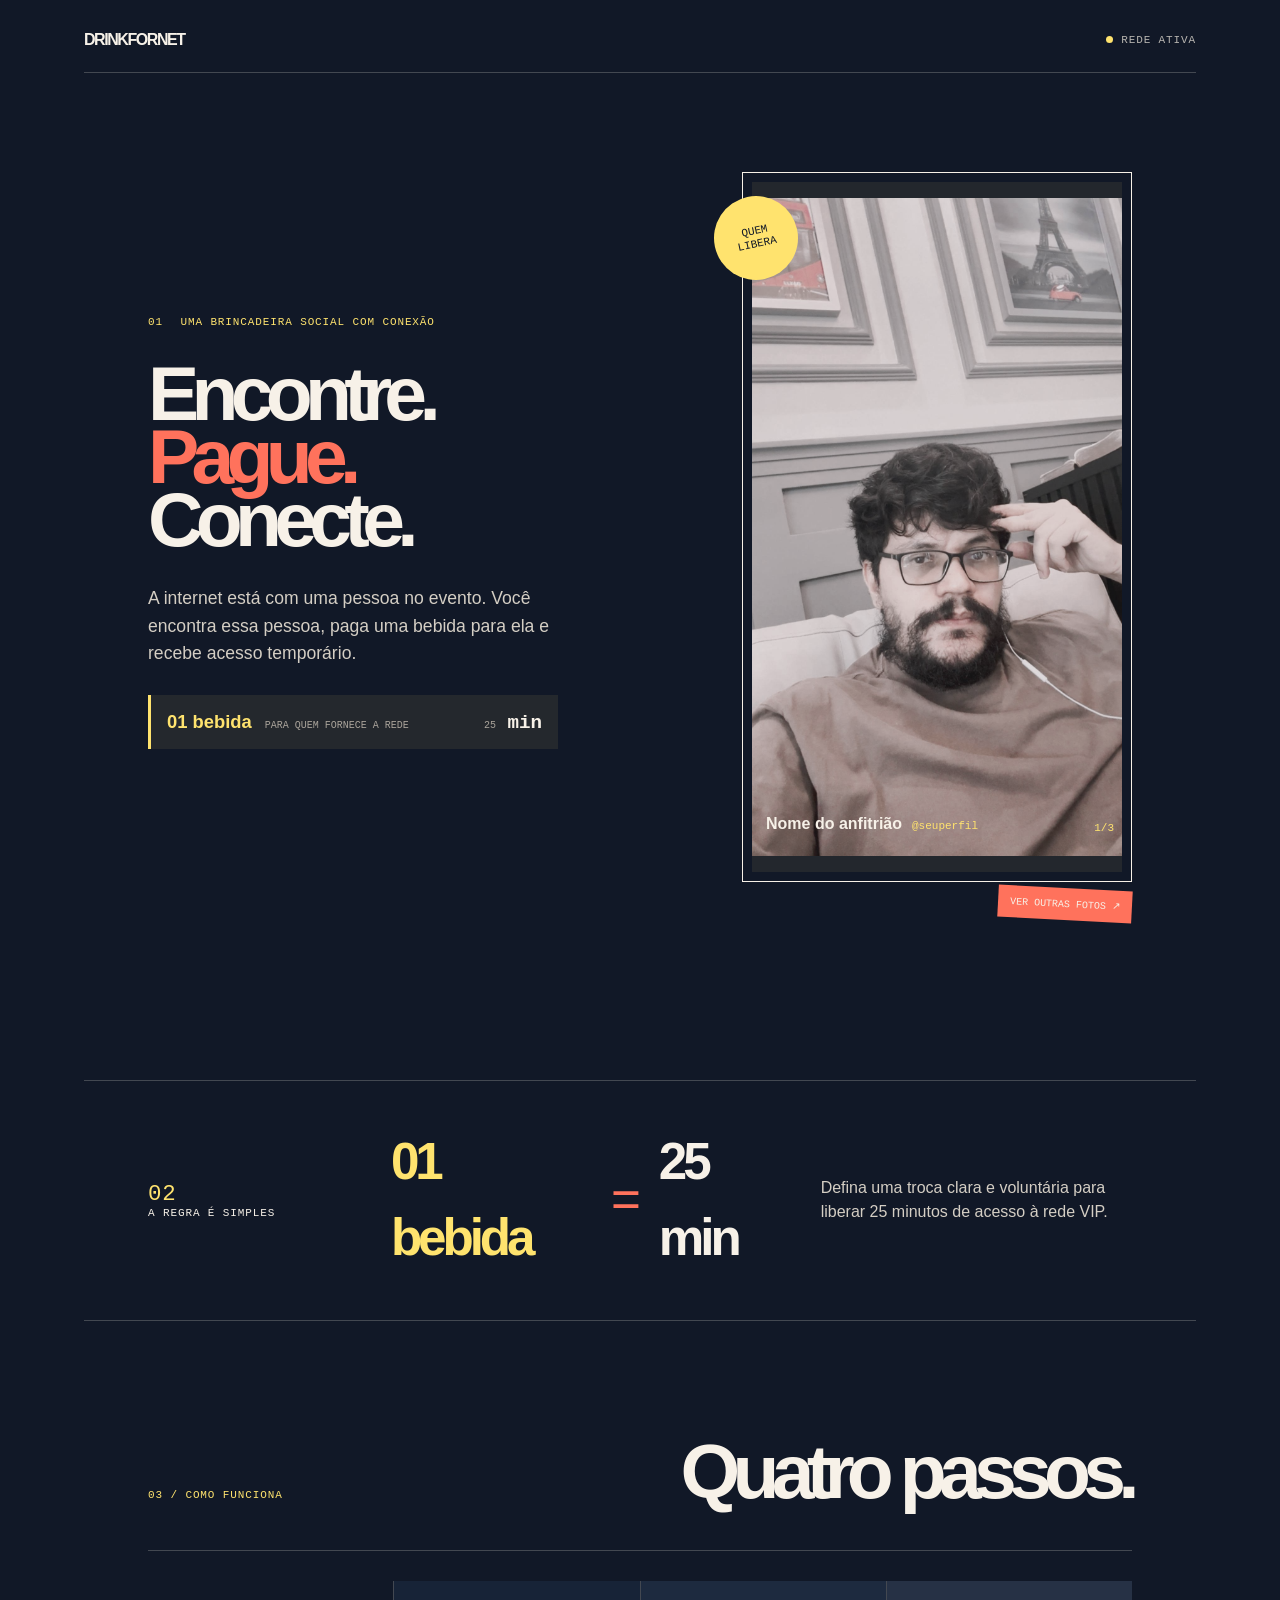
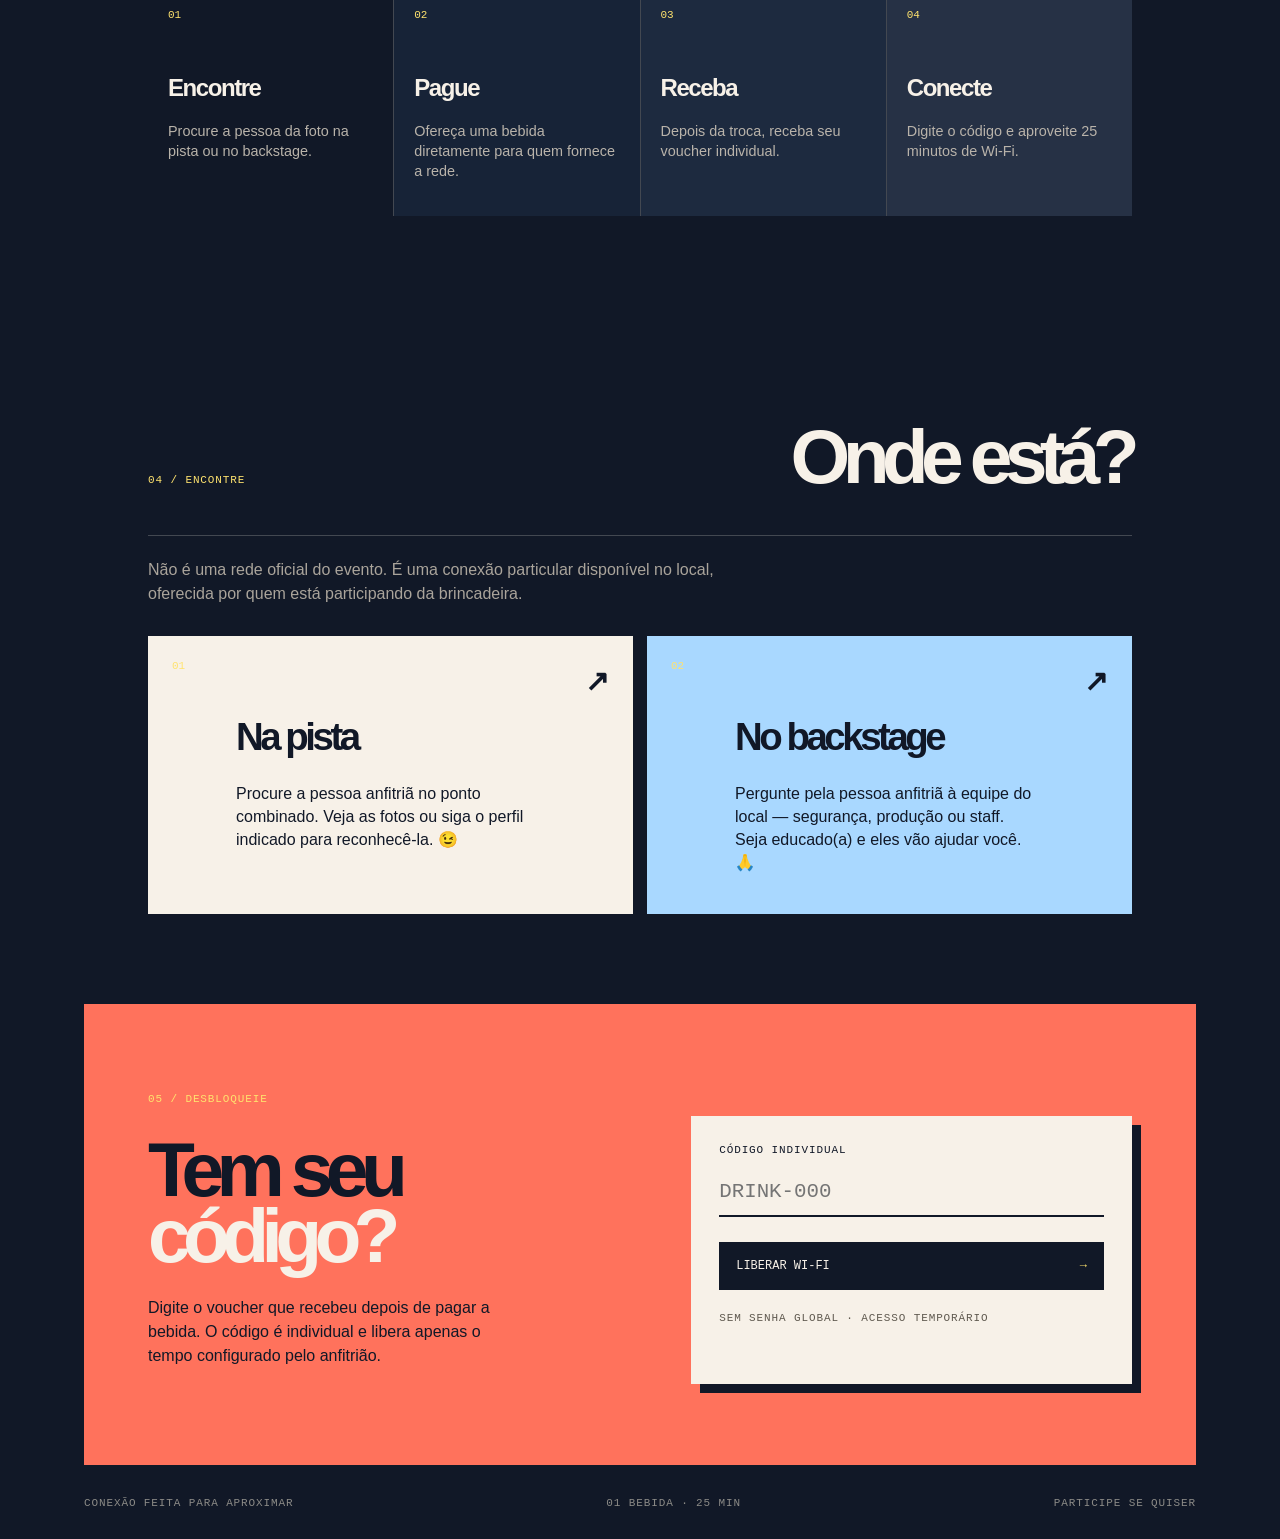
==== commit 6281c8f2: "Prepare OpenWrt voucher MVP Add Lua voucher and session core, mobile admin panel, deployment adapter" ====
--- a/index.html
+++ b/index.html
@@ -11,19 +11,19 @@
 <body>
     <main class="shell">
         <header class="topbar">
-            <a class="logo" href="index.html" aria-label="DrinkForNet início">DRINK<span>FOR</span>NET</a>
-            <span class="network-status"><i></i><span>REDE ATIVA</span></span>
+            <a class="logo" href="index.html" aria-label="DrinkForNet início"><span class="brand-name">DRINKFORNET</span></a>
+            <span class="network-status"><i></i><span class="network-label">REDE ATIVA</span></span>
         </header>
 
         <section class="hero">
             <div class="hero-text">
-                <p class="kicker"><span>01</span> UMA BRINCADEIRA SOCIAL COM CONEXÃO</p>
+                <p class="kicker"><span>01</span> <span class="hero-label">UMA BRINCADEIRA SOCIAL COM CONEXÃO</span></p>
                 <h1>Encontre.<br><span>Pague.</span><br>Conecte.</h1>
                 <p class="hero-description">A internet está com uma pessoa no evento. Você encontra essa pessoa, paga uma bebida para ela e recebe acesso temporário.</p>
                 <div class="quick-rule">
                     <strong class="drink-rule">01 bebida</strong>
                     <span>para quem fornece a rede</span>
-                    <strong class="access-rule">25 min</strong>
+                    <strong class="access-rule"><span class="access-minutes">25</span> min</strong>
                 </div>
             </div>
             <div class="portrait">
@@ -54,7 +54,7 @@
         <section class="rule">
             <div class="rule-label"><span>02</span><br>A REGRA É SIMPLES</div>
             <div class="rule-main"><strong class="drink-rule">01 bebida</strong><span>=</span><strong><span class="access-minutes">25</span> min</strong></div>
-            <p>Você paga uma bebida <em>para a pessoa que está fornecendo a internet</em>. Depois da troca, ela entrega um voucher individual e a rede é liberada pelo tempo combinado.</p>
+            <p class="rule-description">Você paga uma bebida <em>para a pessoa que está fornecendo a internet</em>. Depois da troca, ela entrega um voucher individual e a rede é liberada pelo tempo combinado.</p>
         </section>
 
         <section class="how-it-works">
@@ -98,6 +98,7 @@
             <button class="gallery-close" id="closeGallery" type="button" aria-label="Fechar galeria">×</button>
             <p class="kicker">A PESSOA DA REDE</p>
             <h2 id="galleryTitle">Mais fotos.</h2>
+            <p class="gallery-caption"></p>
             <img class="gallery-image" id="galleryImage" src="minha-foto.jpg" alt="Pessoa anfitriã — foto 1" width="520" height="690">
             <div class="gallery-controls">
                 <button id="galleryPrev" type="button" aria-label="Foto anterior">←</button>
--- a/style.css
+++ b/style.css
@@ -1,3 +1,11 @@
 :root{--night:#111827;--cream:#f7f1e8;--pink:#ff725c;--yellow:#ffe36e;--blue:#a9d8ff;--muted:#aaa49b;--line:rgba(247,241,232,.22)}
-*{box-sizing:border-box}html{background:var(--night)}body{margin:0;background:var(--night);color:var(--cream);font-family:Arial,"Segoe UI",sans-serif;line-height:1.5;-webkit-font-smoothing:antialiased}.shell{max-width:1240px;margin:auto;padding:28px 5vw 30px}.topbar{display:flex;justify-content:space-between;align-items:center;border-bottom:1px solid var(--line);padding-bottom:20px}.logo{color:var(--cream);text-decoration:none;font-weight:800;letter-spacing:-.09em}.logo span{color:var(--pink)}.network-status,.kicker,.section-head span,.voucher-intro>span,footer,.social-links a,.rule-label,.voucher form label,.voucher form small,.voucher-state{font:11px Consolas,"Courier New",monospace;letter-spacing:.08em;text-transform:uppercase}.network-status{color:#b8b5b0}.network-status i{display:inline-block;width:7px;height:7px;background:var(--yellow);border-radius:50%;margin-right:8px}.hero{display:grid;grid-template-columns:1.1fr .9fr;gap:7vw;align-items:center;padding:11vh 5vw 12vh}.kicker{color:var(--yellow)}.kicker span{margin-right:10px}h1{font-size:clamp(4rem,10vw,9rem);line-height:.82;letter-spacing:-.1em;margin:34px 0}.hero h1 span,h2 em{color:var(--pink);font-style:normal}.hero-description{max-width:420px;font-size:1.1rem;line-height:1.55;color:#d4cec4}.quick-rule{display:flex;align-items:baseline;gap:13px;max-width:410px;border-left:3px solid var(--yellow);margin-top:28px;padding:13px 16px;background:rgba(255,227,110,.08)}.quick-rule .drink-rule{color:var(--yellow);font-size:1.15rem}.quick-rule span{color:var(--muted);font:10px Consolas,monospace;text-transform:uppercase}.quick-rule .access-rule{margin-left:auto;color:var(--cream);font:700 1.2rem Consolas,monospace}.portrait{position:relative;max-width:390px;justify-self:end}.portrait-button{display:block;width:100%;padding:9px;border:1px solid var(--cream);background:transparent;cursor:pointer}.portrait-button img{display:block;width:100%;aspect-ratio:3/4;object-fit:cover;filter:grayscale(.5)}.portrait-tag{position:absolute;z-index:1;top:24px;left:-28px;width:84px;height:84px;display:grid;place-content:center;background:var(--yellow);color:var(--night);border-radius:50%;font:11px Consolas,monospace;line-height:1.15;text-align:center;transform:rotate(-12deg)}.nameplate{position:absolute;bottom:46px;left:24px;display:flex;gap:10px;align-items:baseline}.nameplate strong{color:var(--cream)}.nameplate .profile-nickname{font:11px Consolas,monospace;color:var(--yellow)}.photo-counter{position:absolute;right:18px;bottom:48px;color:var(--yellow);font:11px Consolas,monospace}.gallery-trigger{position:absolute;right:0;bottom:-38px;border:0;padding:10px 12px;color:var(--cream);background:var(--pink);font:10px Consolas,monospace;text-transform:uppercase;cursor:pointer;transform:rotate(3deg)}.social-links{display:flex;gap:9px;grid-column:2;justify-content:flex-end;margin-top:-5vw}.social-links a{display:flex;align-items:center;gap:7px;border:1px solid var(--line);padding:8px 10px;color:var(--cream);text-decoration:none}.social-links a:hover,.social-links a:focus-visible{border-color:var(--yellow);color:var(--yellow)}.social-links svg{width:14px;height:14px;fill:none;stroke:currentColor;stroke-width:1.6}.social-links svg path{stroke-linecap:round}.rule{display:grid;grid-template-columns:.7fr 1.3fr 1fr;gap:25px;align-items:center;border-top:1px solid var(--line);border-bottom:1px solid var(--line);padding:43px 5vw}.rule-label span{color:var(--yellow);font-size:1.4rem}.rule-main{display:flex;align-items:center;gap:22px;font-size:clamp(2rem,4vw,4rem);letter-spacing:-.08em}.rule-main .drink-rule{color:var(--yellow)}.rule-main>span{color:var(--pink)}.rule p{line-height:1.5;color:#d4cec4;margin:0}.rule p em{color:var(--yellow);font-style:normal}.how-it-works,.find{padding:10vh 5vw}.section-head{display:flex;justify-content:space-between;align-items:baseline;border-bottom:1px solid var(--line);padding-bottom:18px}.section-head span,.voucher-intro>span{color:var(--yellow)}h2{font-size:clamp(3rem,6vw,6rem);line-height:.85;letter-spacing:-.1em;margin:28px 0}.steps{display:grid;grid-template-columns:repeat(4,1fr);gap:1px;margin-top:30px;background:var(--line)}.steps article{min-height:190px;padding:20px;background:var(--night)}.steps article:nth-child(2){background:#172337}.steps article:nth-child(3){background:#1d2a3f}.steps article:nth-child(4){background:#263145}.steps b,.place-number{color:var(--yellow);font:11px Consolas,monospace}.steps h3{font-size:1.5rem;letter-spacing:-.06em;margin:45px 0 10px}.steps p{color:#b9b3aa;line-height:1.4;font-size:.9rem}.find-intro{max-width:570px;color:var(--muted);line-height:1.5;margin:22px 0 30px}.places{display:grid;grid-template-columns:1fr 1fr;gap:14px}.place{display:grid;grid-template-columns:50px 1fr 30px;gap:14px;min-height:230px;padding:24px;background:var(--cream);color:var(--night)}.place-alt{background:var(--blue)}.place h3{font-size:2.4rem;letter-spacing:-.09em;margin:48px 0 14px}.place p{max-width:300px;line-height:1.45}.place>b{font-size:1.8rem;justify-self:end}.voucher{display:grid;grid-template-columns:1fr 1fr;gap:8vw;align-items:end;background:var(--pink);color:var(--night);padding:9vh 5vw}.voucher h2 em{color:var(--cream)}.voucher-intro p{max-width:380px;line-height:1.5}.voucher form{background:var(--cream);padding:28px;box-shadow:9px 9px 0 var(--night)}.voucher form label{display:block;margin-bottom:12px}.voucher form input{width:100%;border:0;border-bottom:2px solid var(--night);background:transparent;padding:12px 0;color:var(--night);font:1.3rem Consolas,monospace;outline:0}.voucher form input:focus{border-color:var(--pink)}.voucher form button{display:block;width:100%;border:0;background:var(--night);color:var(--cream);padding:17px;margin:25px 0 14px;font:12px Consolas,monospace;text-align:left;cursor:pointer}.voucher form button:hover,.voucher form button:focus-visible{background:#263145}.voucher form button span{float:right;color:var(--yellow)}.voucher form small{color:#5f594f}.voucher-state{min-height:16px;margin:12px 0 0;color:#b64a3b}.voucher-state.is-ready{color:#3b7e4d}footer{display:flex;justify-content:space-between;color:#8c8b87;padding-top:32px}.gallery{position:fixed;z-index:10;inset:0;display:none;place-items:center;padding:24px}.gallery.is-open{display:grid}.gallery-backdrop{position:absolute;inset:0;background:rgba(10,15,25,.88)}.gallery-panel{position:relative;z-index:1;width:min(560px,100%);padding:32px;background:var(--cream);color:var(--night);box-shadow:12px 12px 0 var(--yellow)}.gallery-panel h2{margin:18px 0 22px}.gallery-close{position:absolute;right:15px;top:15px;border:0;padding:4px 10px;background:transparent;color:var(--night);font-size:1.8rem;cursor:pointer}.gallery-close:hover,.gallery-close:focus-visible{background:var(--pink)}.gallery-image{display:block;width:100%;max-height:60vh;object-fit:cover}.gallery-controls{display:flex;justify-content:space-between;align-items:center;margin-top:14px;font:11px Consolas,monospace}.gallery-controls button{border:0;background:var(--night);color:var(--cream);padding:10px 14px;cursor:pointer}.gallery-dots{display:flex;justify-content:center;gap:8px;margin-top:16px}.gallery-dot{width:9px;height:9px;border:1px solid var(--night);border-radius:50%;background:transparent;cursor:pointer}.gallery-dot.is-active{background:var(--pink)}.gallery-open{overflow:hidden}:focus-visible{outline:2px solid var(--yellow);outline-offset:3px}@media(max-width:700px){.shell{padding:20px 20px 26px}.network-status{display:none}.hero{display:flex;flex-direction:column;align-items:stretch;gap:48px;padding:9vh 0 10vh}.portrait{width:82%;align-self:center}.portrait-tag{left:-16px}h1{font-size:clamp(4.2rem,20vw,7rem)}.hero-description{font-size:1rem}.quick-rule{align-items:flex-start;flex-wrap:wrap;gap:7px 10px}.quick-rule .access-rule{margin-left:0;flex-basis:100%}.social-links{justify-content:flex-start;flex-wrap:wrap;margin-top:0}.rule,.voucher{grid-template-columns:1fr;gap:28px;padding:48px 24px;margin:0 -20px}.rule-main{justify-content:space-between;font-size:2.5rem}.places{grid-template-columns:1fr}.place{min-height:190px}.place h3{margin-top:35px}.how-it-works,.find{padding:9vh 0}.steps{grid-template-columns:1fr 1fr}.steps article{min-height:160px}.steps h3{margin-top:30px;font-size:1.3rem}.voucher form{box-shadow:7px 7px 0 var(--night)}footer{gap:18px;flex-direction:column}.gallery-panel{padding:24px 18px}.gallery-image{max-height:58vh}}
+*{box-sizing:border-box}html{background:var(--night)}body{margin:0;overflow-x:hidden;background:var(--night);color:var(--cream);font-family:Arial,"Segoe UI",sans-serif;line-height:1.5;-webkit-font-smoothing:antialiased}.shell{max-width:1240px;margin:auto;padding:28px 5vw 30px}.topbar{display:flex;justify-content:space-between;align-items:center;border-bottom:1px solid var(--line);padding-bottom:20px}.logo{color:var(--cream);text-decoration:none;font-weight:800;letter-spacing:-.09em}.logo span{color:var(--pink)}.network-status,.kicker,.section-head span,.voucher-intro>span,footer,.social-links a,.rule-label,.voucher form label,.voucher form small,.voucher-state{font:11px Consolas,"Courier New",monospace;letter-spacing:.08em;text-transform:uppercase}.network-status{color:#b8b5b0}.network-status i{display:inline-block;width:7px;height:7px;background:var(--yellow);border-radius:50%;margin-right:8px}.hero{display:grid;grid-template-columns:1.1fr .9fr;gap:7vw;align-items:center;padding:11vh 5vw 12vh}.kicker{color:var(--yellow)}.kicker span{margin-right:10px}h1{font-size:clamp(4rem,10vw,9rem);line-height:.82;letter-spacing:-.1em;margin:34px 0}.hero h1 span,h2 em{color:var(--pink);font-style:normal}.hero-description{width:100%;max-width:420px;min-width:0;overflow-wrap:break-word;font-size:1.1rem;line-height:1.55;color:#d4cec4}.quick-rule{display:flex;align-items:baseline;gap:13px;max-width:410px;border-left:3px solid var(--yellow);margin-top:28px;padding:13px 16px;background:rgba(255,227,110,.08)}.quick-rule .drink-rule{color:var(--yellow);font-size:1.15rem}.quick-rule span{color:var(--muted);font:10px Consolas,monospace;text-transform:uppercase}.quick-rule .access-rule{margin-left:auto;color:var(--cream);font:700 1.2rem Consolas,monospace}.portrait{position:relative;width:100%;max-width:390px;justify-self:end}.portrait-button{display:block;width:100%;padding:9px;border:1px solid var(--cream);background:transparent;cursor:pointer}.portrait-button img{display:block;width:100%;aspect-ratio:3/4;object-fit:cover;filter:grayscale(.5)}.portrait-tag{position:absolute;z-index:1;top:24px;left:-28px;width:84px;height:84px;display:grid;place-content:center;background:var(--yellow);color:var(--night);border-radius:50%;font:11px Consolas,monospace;line-height:1.15;text-align:center;transform:rotate(-12deg)}.nameplate{position:absolute;bottom:46px;left:24px;display:flex;gap:10px;align-items:baseline}.nameplate strong{color:var(--cream)}.nameplate .profile-nickname{font:11px Consolas,monospace;color:var(--yellow)}.photo-counter{position:absolute;right:18px;bottom:48px;color:var(--yellow);font:11px Consolas,monospace}.gallery-trigger{position:absolute;right:0;bottom:-38px;border:0;padding:10px 12px;color:var(--cream);background:var(--pink);font:10px Consolas,monospace;text-transform:uppercase;cursor:pointer;transform:rotate(3deg)}.social-links{display:flex;gap:9px;grid-column:2;justify-content:flex-end;margin-top:-5vw}.social-links a{display:flex;align-items:center;gap:7px;border:1px solid var(--line);padding:8px 10px;color:var(--cream);text-decoration:none}.social-links a:hover,.social-links a:focus-visible{border-color:var(--yellow);color:var(--yellow)}.social-links svg{width:14px;height:14px;fill:none;stroke:currentColor;stroke-width:1.6}.social-links svg path{stroke-linecap:round}.rule{display:grid;grid-template-columns:.7fr 1.3fr 1fr;gap:25px;align-items:center;border-top:1px solid var(--line);border-bottom:1px solid var(--line);padding:43px 5vw}.rule-label span{color:var(--yellow);font-size:1.4rem}.rule-main{display:flex;align-items:center;gap:22px;font-size:clamp(2rem,4vw,4rem);letter-spacing:-.08em}.rule-main .drink-rule{color:var(--yellow)}.rule-main>span{color:var(--pink)}.rule p{line-height:1.5;color:#d4cec4;margin:0}.rule p em{color:var(--yellow);font-style:normal}.how-it-works,.find{padding:10vh 5vw}.section-head{display:flex;justify-content:space-between;align-items:baseline;border-bottom:1px solid var(--line);padding-bottom:18px}.section-head span,.voucher-intro>span{color:var(--yellow)}h2{font-size:clamp(3rem,6vw,6rem);line-height:.85;letter-spacing:-.1em;margin:28px 0}.steps{display:grid;grid-template-columns:repeat(4,1fr);gap:1px;margin-top:30px;background:var(--line)}.steps article{min-height:190px;padding:20px;background:var(--night)}.steps article:nth-child(2){background:#172337}.steps article:nth-child(3){background:#1d2a3f}.steps article:nth-child(4){background:#263145}.steps b,.place-number{color:var(--yellow);font:11px Consolas,monospace}.steps h3{font-size:1.5rem;letter-spacing:-.06em;margin:45px 0 10px}.steps p{color:#b9b3aa;line-height:1.4;font-size:.9rem}.find-intro{max-width:570px;color:var(--muted);line-height:1.5;margin:22px 0 30px}.places{display:grid;grid-template-columns:1fr 1fr;gap:14px}.place{display:grid;grid-template-columns:50px 1fr 30px;gap:14px;min-height:230px;padding:24px;background:var(--cream);color:var(--night)}.place-alt{background:var(--blue)}.place h3{font-size:2.4rem;letter-spacing:-.09em;margin:48px 0 14px}.place p{max-width:300px;line-height:1.45}.place>b{font-size:1.8rem;justify-self:end}.voucher{display:grid;grid-template-columns:1fr 1fr;gap:8vw;align-items:end;background:var(--pink);color:var(--night);padding:9vh 5vw}.voucher h2 em{color:var(--cream)}.voucher-intro p{max-width:380px;line-height:1.5}.voucher form{background:var(--cream);padding:28px;box-shadow:9px 9px 0 var(--night)}.voucher form label{display:block;margin-bottom:12px}.voucher form input{width:100%;border:0;border-bottom:2px solid var(--night);background:transparent;padding:12px 0;color:var(--night);font:1.3rem Consolas,monospace;outline:0}.voucher form input:focus{border-color:var(--pink)}.voucher form button{display:block;width:100%;border:0;background:var(--night);color:var(--cream);padding:17px;margin:25px 0 14px;font:12px Consolas,monospace;text-align:left;cursor:pointer}.voucher form button:hover,.voucher form button:focus-visible{background:#263145}.voucher form button span{float:right;color:var(--yellow)}.voucher form small{color:#5f594f}.voucher-state{min-height:16px;margin:12px 0 0;color:#b64a3b}.voucher-state.is-ready{color:#3b7e4d}footer{display:flex;justify-content:space-between;color:#8c8b87;padding-top:32px}.gallery{position:fixed;z-index:10;inset:0;display:none;place-items:center;padding:24px}.gallery.is-open{display:grid}.gallery-backdrop{position:absolute;inset:0;background:rgba(10,15,25,.88)}.gallery-panel{position:relative;z-index:1;width:min(560px,100%);padding:32px;background:var(--cream);color:var(--night);box-shadow:12px 12px 0 var(--yellow)}.gallery-panel h2{margin:18px 0 22px}.gallery-close{position:absolute;right:15px;top:15px;border:0;padding:4px 10px;background:transparent;color:var(--night);font-size:1.8rem;cursor:pointer}.gallery-close:hover,.gallery-close:focus-visible{background:var(--pink)}.gallery-image{display:block;width:100%;max-height:60vh;object-fit:cover}.gallery-controls{display:flex;justify-content:space-between;align-items:center;margin-top:14px;font:11px Consolas,monospace}.gallery-controls button{border:0;background:var(--night);color:var(--cream);padding:10px 14px;cursor:pointer}.gallery-dots{display:flex;justify-content:center;gap:8px;margin-top:16px}.gallery-dot{width:9px;height:9px;border:1px solid var(--night);border-radius:50%;background:transparent;cursor:pointer}.gallery-dot.is-active{background:var(--pink)}.gallery-open{overflow:hidden}:focus-visible{outline:2px solid var(--yellow);outline-offset:3px}@media(max-width:700px){.shell{padding:20px 20px 26px}.network-status{display:none}.hero{display:flex;flex-direction:column;align-items:stretch;gap:48px;padding:9vh 0 10vh}.portrait{width:82%;align-self:center}.portrait-tag{left:-16px}h1{font-size:clamp(3.8rem,17vw,7rem)}.hero-description{font-size:1rem}.quick-rule{align-items:flex-start;flex-wrap:wrap;gap:7px 10px}.quick-rule .access-rule{margin-left:0;flex-basis:100%}.social-links{justify-content:flex-start;flex-wrap:wrap;margin-top:0}.rule,.voucher{grid-template-columns:1fr;gap:28px;padding:48px 24px;margin:0 -20px}.rule-main{justify-content:space-between;font-size:2.5rem}.places{grid-template-columns:1fr}.place{min-height:190px}.place h3{margin-top:35px}.how-it-works,.find{padding:9vh 0}.steps{grid-template-columns:1fr 1fr}.steps article{min-height:160px}.steps h3{margin-top:30px;font-size:1.3rem}.voucher form{box-shadow:7px 7px 0 var(--night)}footer{gap:18px;flex-direction:column}.gallery-panel{padding:24px 18px}.gallery-image{max-height:58vh}}
 @media(prefers-reduced-motion:reduce){*{scroll-behavior:auto!important;transition:none!important}}
+@media(max-width:700px){.hero,.hero-text{min-width:0}.hero-description{max-width:100%;width:100%;white-space:normal;overflow-wrap:anywhere}}
+@media(max-width:700px){.hero-description{width:calc(100vw - 40px)!important;max-width:calc(100vw - 40px)!important}}
+@media(min-width:701px){.hero{grid-template-columns:minmax(0,1fr) minmax(360px,390px)}.portrait{width:100%;min-width:360px}}
+.portrait-button img{object-fit:contain;background:#202733}
+@media(min-width:701px){h1{font-size:clamp(4rem,6vw,8rem);max-width:620px}}
+.logo .brand-name{color:var(--cream)}
+.gallery-caption{margin:0 0 18px;color:#5f594f}
+.portrait-button img,.gallery-image{object-fit:contain;background:#202733}
